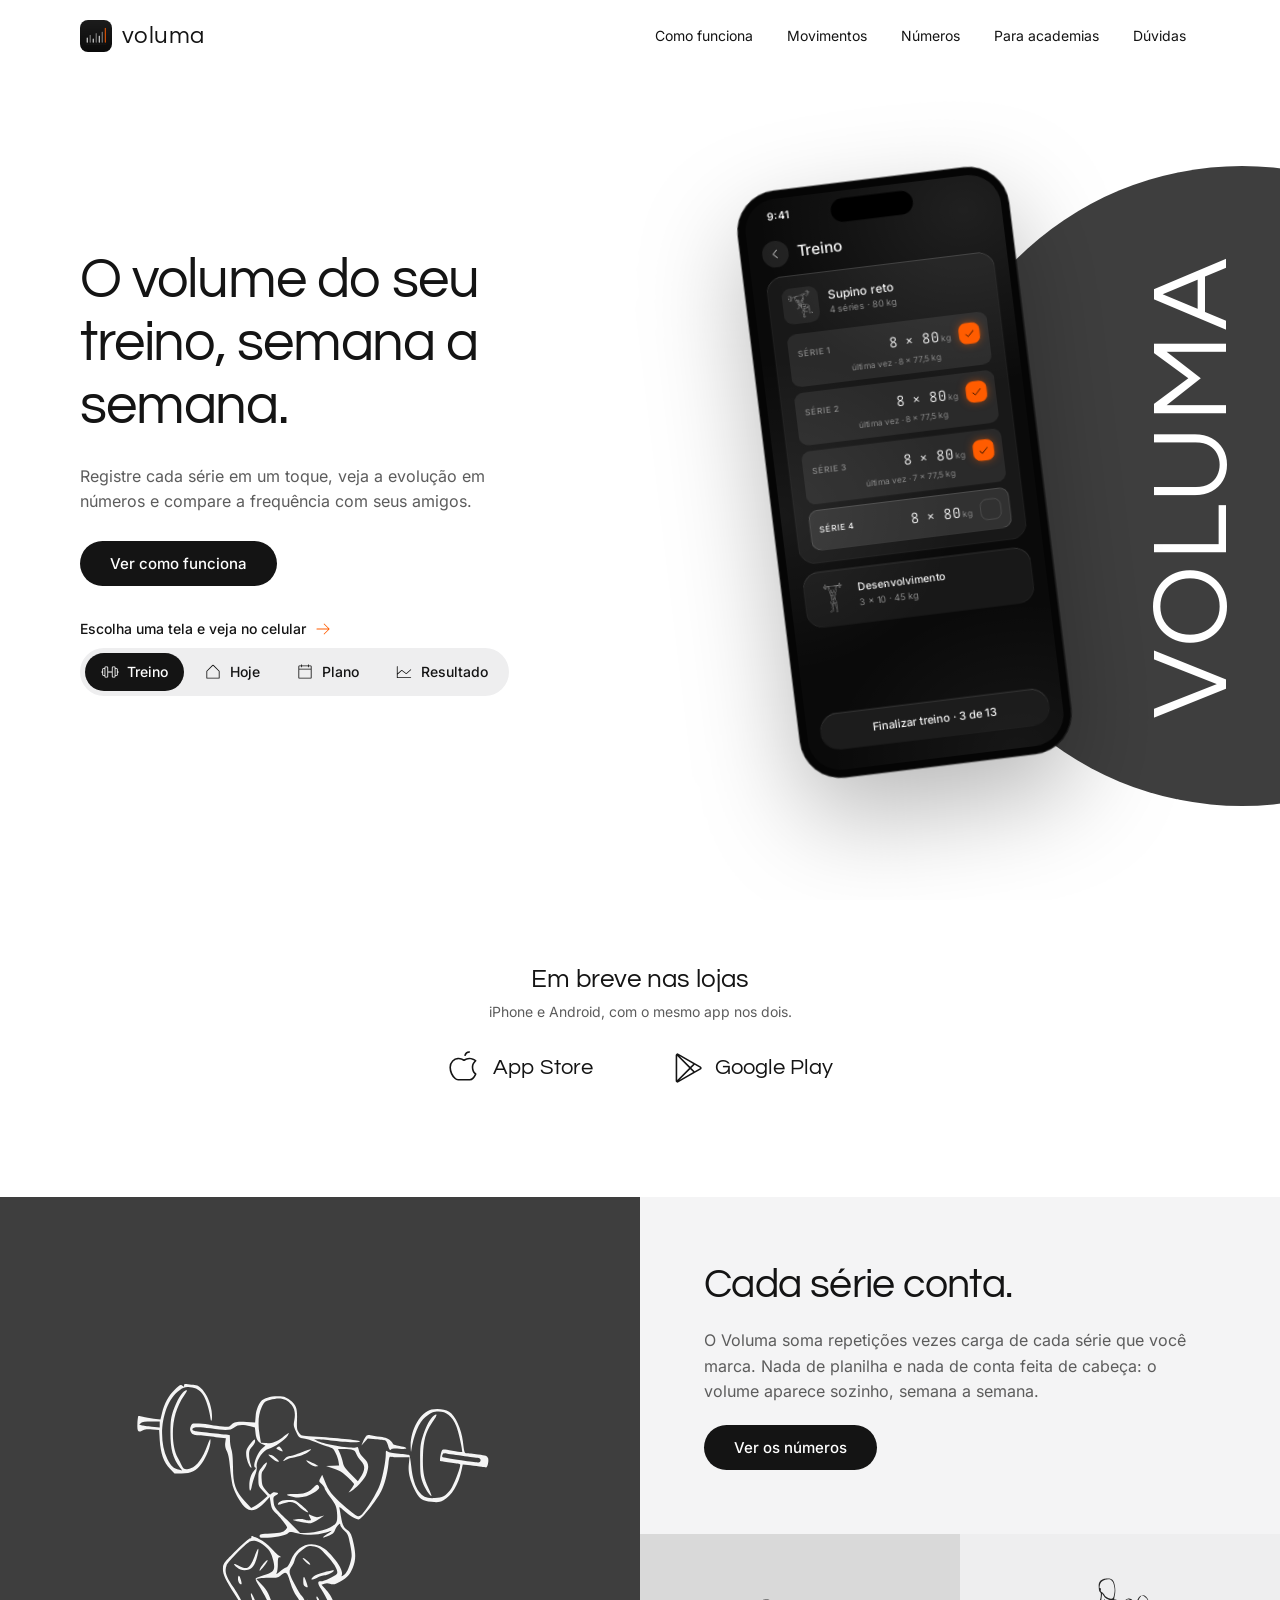
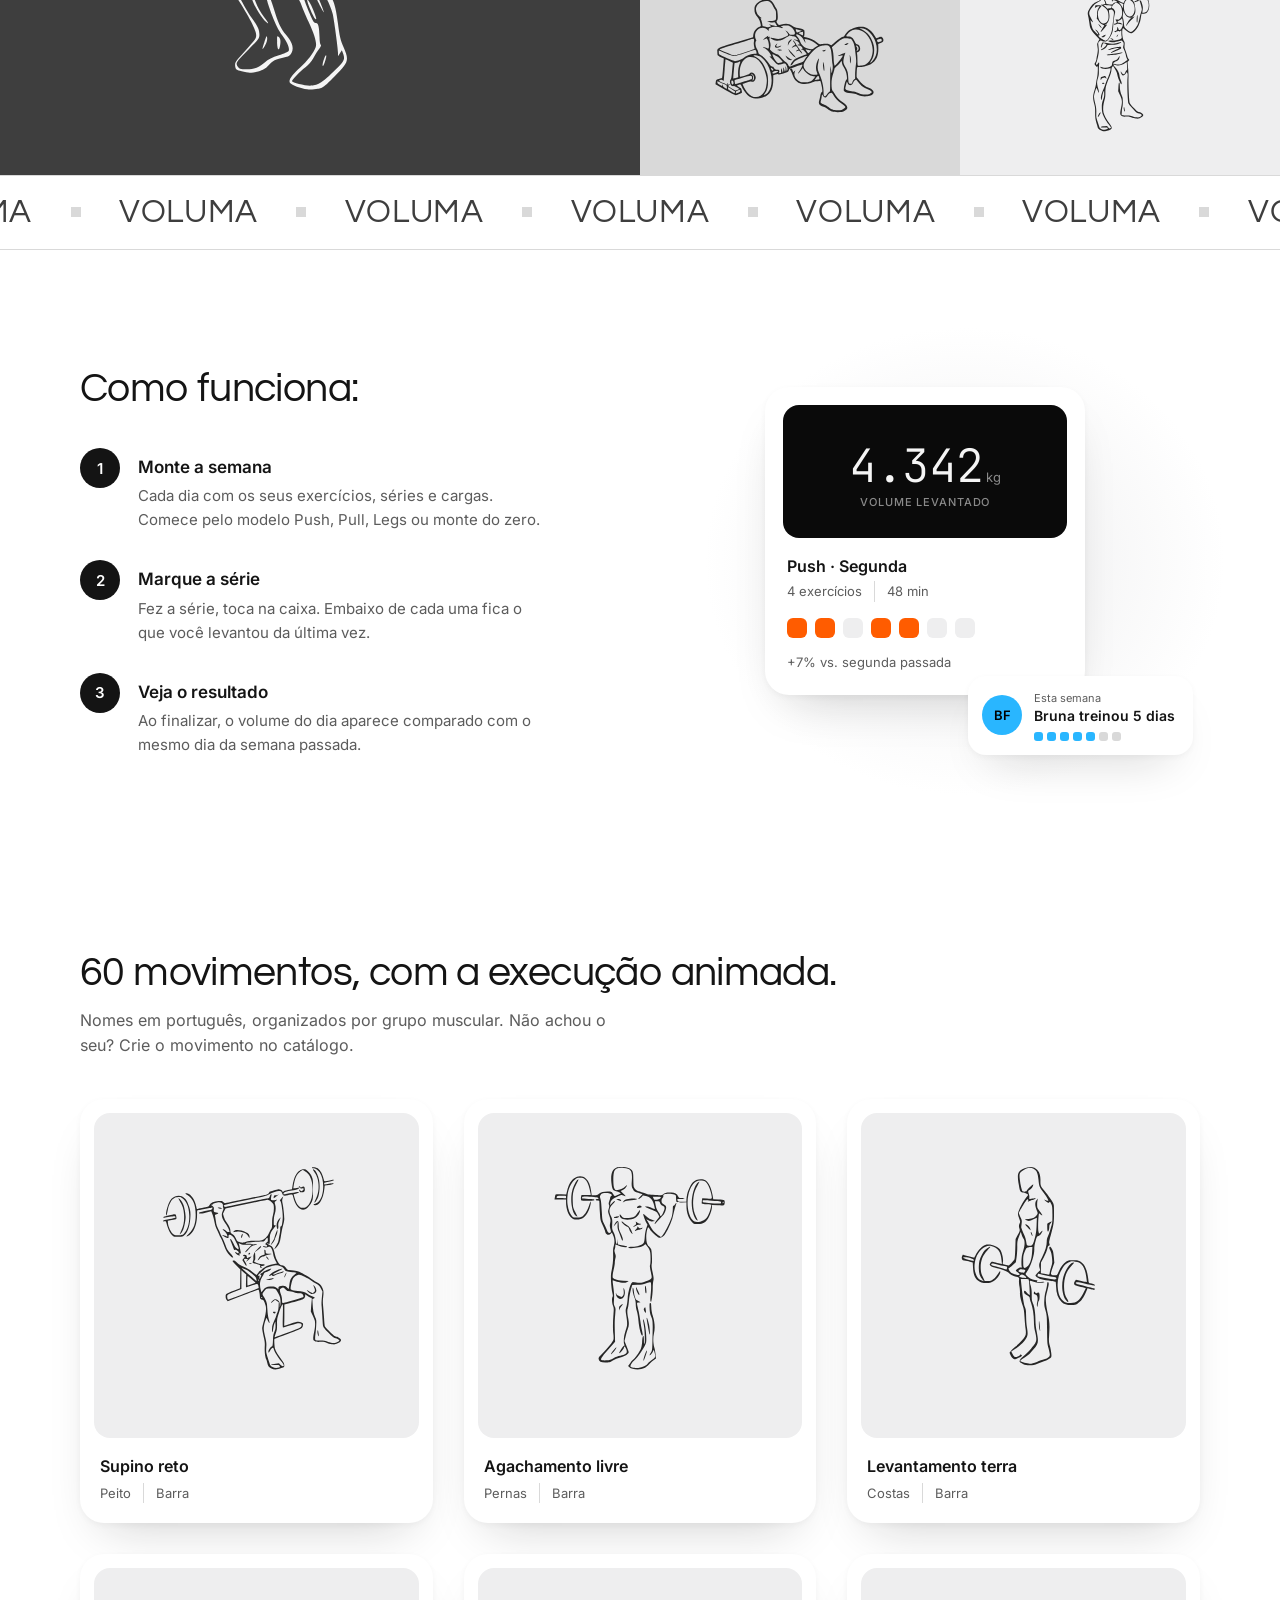
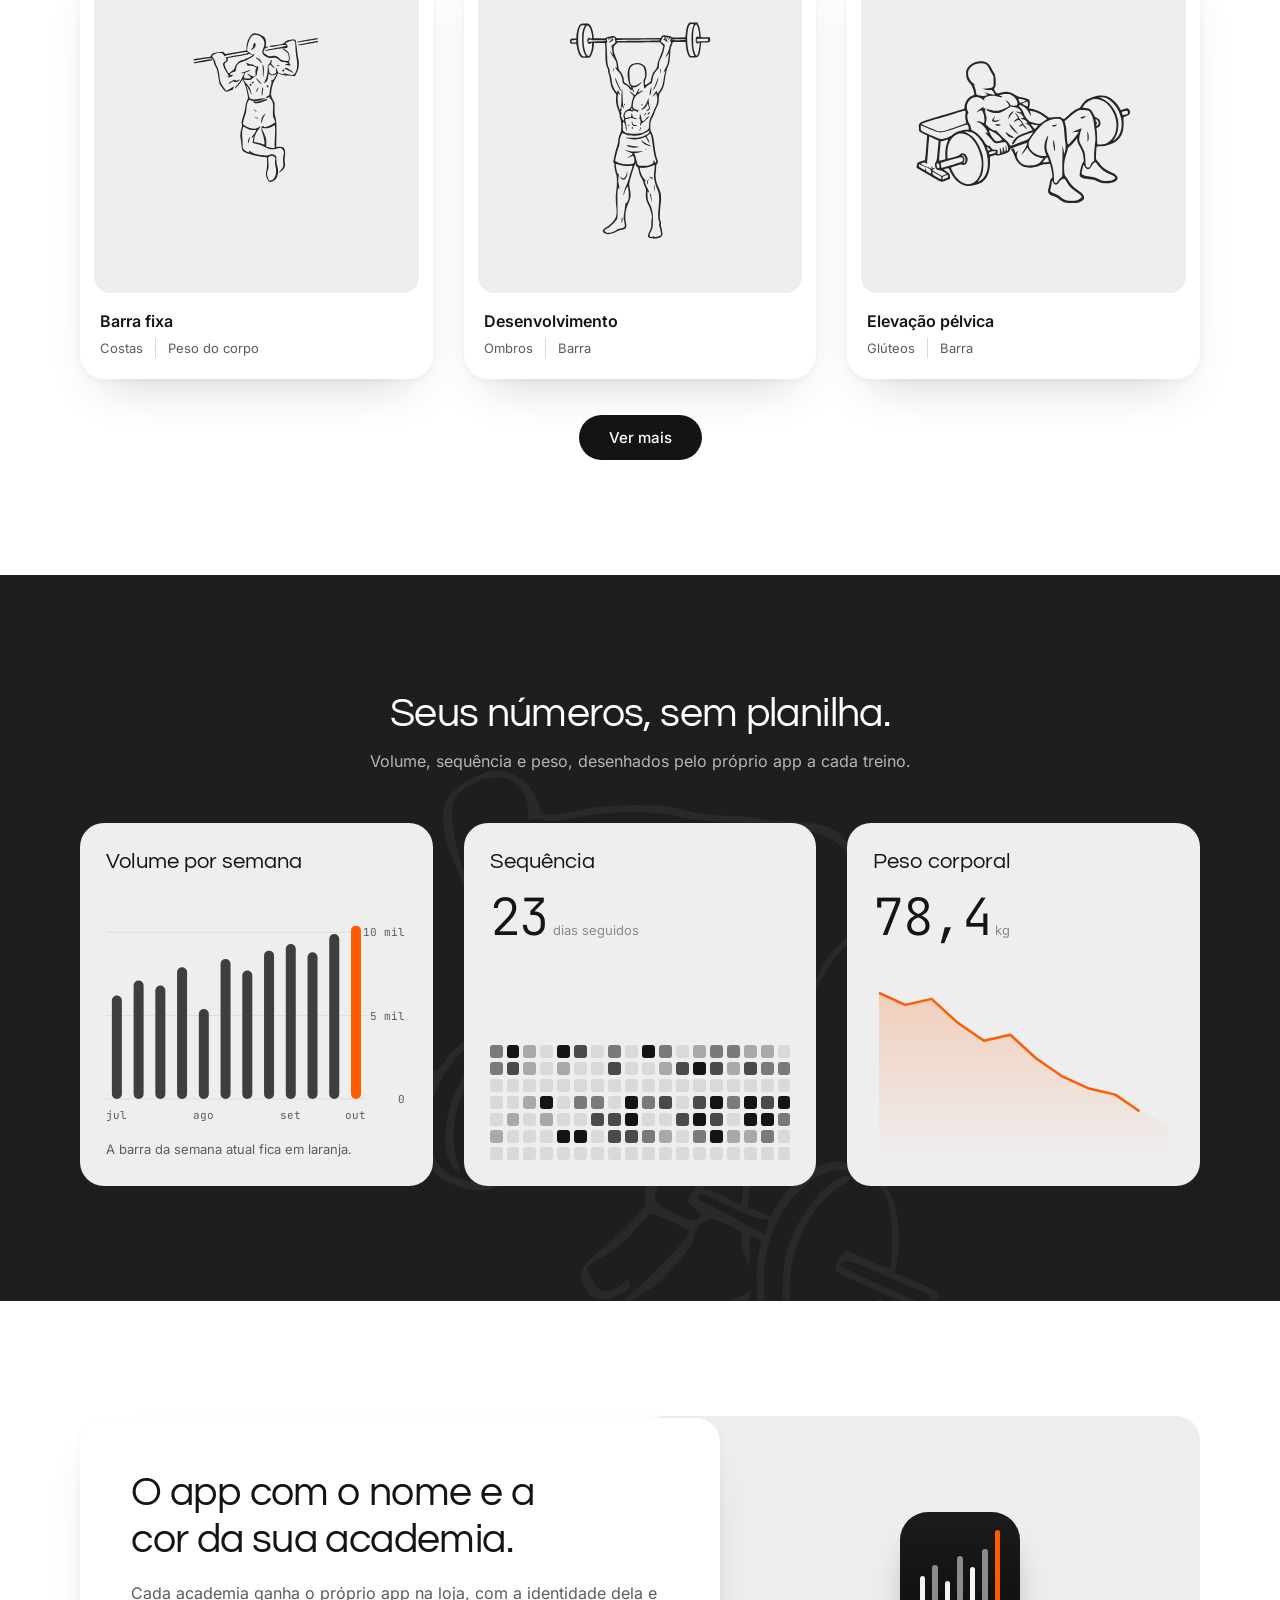
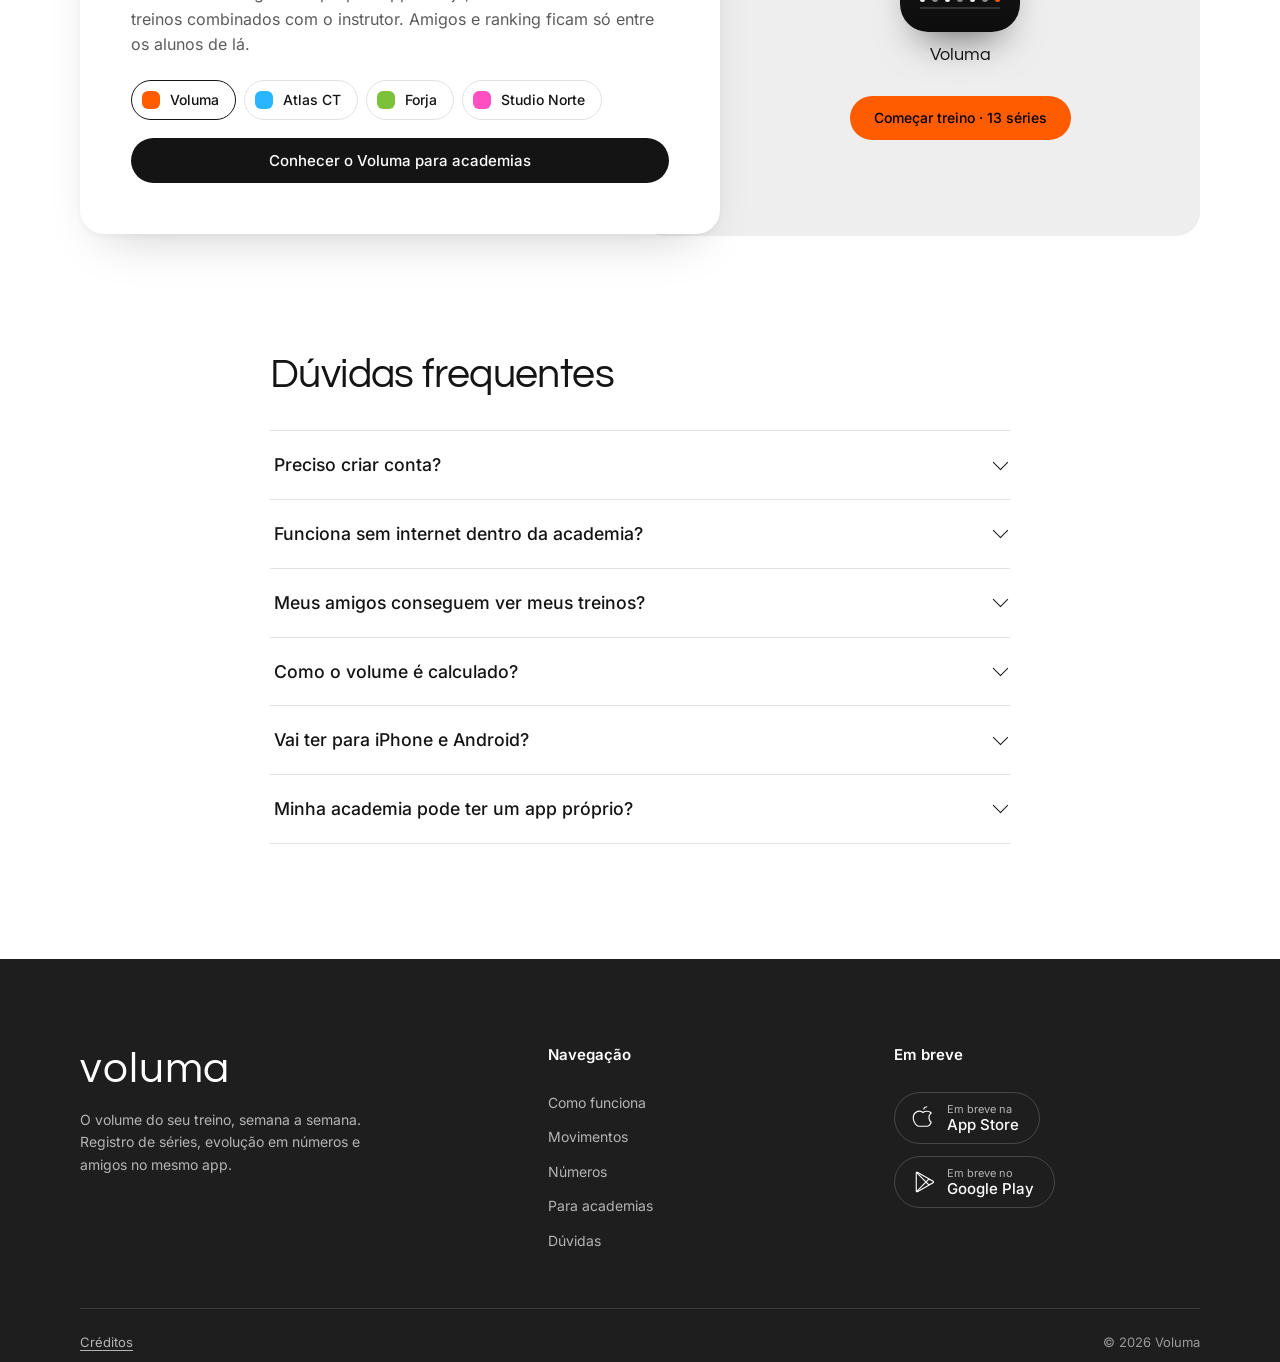
==== index.html @ 39ce3326 "Move o credito das ilustracoes para a pagina de creditos - rodape das duas paginas fica so com o lin" ====
<!doctype html>
<html lang="pt-BR">
<head>
  <meta charset="utf-8">
  <meta name="viewport" content="width=device-width, initial-scale=1">
  <title>Voluma · O volume do seu treino, semana a semana</title>
  <meta name="description" content="Registre cada série em um toque, veja sua evolução em números e compare a frequência com seus amigos. Em breve na App Store e no Google Play.">
  <meta name="theme-color" content="#FFFFFF">
  <meta name="color-scheme" content="light">
  <meta property="og:title" content="Voluma">
  <meta property="og:description" content="O volume do seu treino, semana a semana.">
  <meta property="og:type" content="website">
  <meta property="og:image" content="assets/icon.png">
  <link rel="icon" type="image/png" href="assets/icon.png">
  <link rel="apple-touch-icon" href="assets/icon.png">
  <link rel="preload" href="assets/fonts/questrial-latin-400-normal.woff2" as="font" type="font/woff2" crossorigin>
  <link rel="preload" href="assets/fonts/inter-latin-wght-normal.woff2" as="font" type="font/woff2" crossorigin>
  <link rel="stylesheet" href="styles.css?v=10">
</head>
<body>
  <a class="skip" href="#conteudo">Pular para o conteúdo</a>

  <!-- Sprite de icones: Phosphor Icons (peso light), MIT -->
  <svg width="0" height="0" style="position:absolute" aria-hidden="true">
    <symbol id="i-apple" viewBox="0 0 256 256"><path d="M219.4,167.84C201.71,155.69,198,135.12,198,120c0-18.42,13.86-34.29,22.12-42.12a6,6,0,0,0,0-8.71C208,57.7,187.07,50,168,50a70.23,70.23,0,0,0-40,12.55,69.6,69.6,0,0,0-89.31,8.08A72.63,72.63,0,0,0,18,123.35a125.11,125.11,0,0,0,39.53,88.33A37.85,37.85,0,0,0,83.6,222h87.7A37.83,37.83,0,0,0,199,210.07a122.6,122.6,0,0,0,17.54-24.2c6.55-12,5.77-13.75,5-15.48A6.07,6.07,0,0,0,219.4,167.84Zm-29.23,34A25.82,25.82,0,0,1,171.3,210H83.6A25.85,25.85,0,0,1,65.78,203,113.21,113.21,0,0,1,30,123a60.55,60.55,0,0,1,17.21-44A56.82,56.82,0,0,1,88,62h.81a57.35,57.35,0,0,1,35.44,12.71,6,6,0,0,0,7.5,0A57.39,57.39,0,0,1,168,62c13.89,0,28.81,4.68,39.11,12-9.44,10.14-21.1,26.59-21.1,46,0,23.78,7.81,42.6,22.66,54.77A107.33,107.33,0,0,1,190.17,201.89Zm-60-171.39A38,38,0,0,1,167,2h1a6,6,0,0,1,0,12h-1a26,26,0,0,0-25.18,19.5,6,6,0,1,1-11.62-3Z"/></symbol>
    <symbol id="i-play" viewBox="0 0 256 256"><path d="M238.84,115.93,71,19.89a14,14,0,0,0-14.12,0A13.68,13.68,0,0,0,50,31.87V224.13a13.68,13.68,0,0,0,6.92,11.94,14,14,0,0,0,14.12,0l167.8-96a13.75,13.75,0,0,0,0-24.14ZM62,217.5V38.5L151.51,128Zm98-81,22.19,22.19L78.4,218.07ZM78.4,37.93l103.79,59.4L160,119.52ZM233,129.58l-.1.06L193,152.49,168.49,128,193,103.51l39.94,22.85.1.06a1.76,1.76,0,0,1,0,3.16Z"/></symbol>
    <symbol id="i-wifi-slash" viewBox="0 0 256 256"><path d="M138,204a10,10,0,1,1-10-10A10,10,0,0,1,138,204ZM52.44,36A6,6,0,0,0,43.56,44L61.33,63.58a169.41,169.41,0,0,0-41.14,25,6,6,0,1,0,7.62,9.27A157.58,157.58,0,0,1,69.91,73l26.48,29.13a122.21,122.21,0,0,0-44.12,22.19,6,6,0,0,0,7.46,9.41,110,110,0,0,1,45.87-21.47l31.13,34.25A74.4,74.4,0,0,0,128,146a73.44,73.44,0,0,0-43.53,14.15A6,6,0,0,0,88,171a5.93,5.93,0,0,0,3.53-1.15,62,62,0,0,1,59.76-7.31L203.56,220a6,6,0,0,0,8.88-8.08ZM235.81,88.55A170.32,170.32,0,0,0,128,50a173.45,173.45,0,0,0-21.76,1.38,6,6,0,1,0,1.52,11.9A160.58,160.58,0,0,1,128,62,158.26,158.26,0,0,1,228.19,97.82a6,6,0,1,0,7.62-9.27Zm-39.54,45.2A6,6,0,0,0,200,135a6,6,0,0,0,3.73-10.7,122.26,122.26,0,0,0-50.9-23.81,6,6,0,1,0-2.43,11.75A110,110,0,0,1,196.27,133.75Z"/></symbol>
    <symbol id="i-lock" viewBox="0 0 256 256"><path d="M208,82H174V56a46,46,0,0,0-92,0V82H48A14,14,0,0,0,34,96V208a14,14,0,0,0,14,14H208a14,14,0,0,0,14-14V96A14,14,0,0,0,208,82ZM94,56a34,34,0,0,1,68,0V82H94ZM210,208a2,2,0,0,1-2,2H48a2,2,0,0,1-2-2V96a2,2,0,0,1,2-2H208a2,2,0,0,1,2,2Z"/></symbol>
    <symbol id="i-cloud" viewBox="0 0 256 256"><path d="M188.24,164.24a6,6,0,0,1-8.48,0L158,142.49V208a6,6,0,0,1-12,0V142.49l-21.76,21.75a6,6,0,0,1-8.48-8.48l32-32a6,6,0,0,1,8.48,0l32,32A6,6,0,0,1,188.24,164.24ZM160,42A86.1,86.1,0,0,0,82.43,90.88,62,62,0,1,0,72,214h40a6,6,0,0,0,0-12H72a50,50,0,0,1,0-100,50.68,50.68,0,0,1,5.91.36A85.54,85.54,0,0,0,74,128a6,6,0,0,0,12,0,74,74,0,1,1,103.6,67.85,6,6,0,0,0,4.8,11A86,86,0,0,0,160,42Z"/></symbol>
    <symbol id="i-eye-slash" viewBox="0 0 256 256"><path d="M52.44,36A6,6,0,0,0,43.56,44L64.44,67c-37.28,21.9-53.23,57-53.92,58.57a6,6,0,0,0,0,4.88c.34.77,8.66,19.22,27.24,37.8C55,185.47,84.62,206,128,206a124.91,124.91,0,0,0,52.57-11.25l23,25.29a6,6,0,0,0,8.88-8.08Zm48.62,71.32,45,49.52a34,34,0,0,1-45-49.52ZM128,194c-31.38,0-58.78-11.42-81.45-33.93A134.57,134.57,0,0,1,22.69,128c4.29-8.2,20.1-35.18,50-51.91L92.89,98.3a46,46,0,0,0,61.35,67.48l17.81,19.6A113.47,113.47,0,0,1,128,194Zm6.4-99.4a6,6,0,0,1,2.25-11.79,46.17,46.17,0,0,1,37.15,40.87,6,6,0,0,1-5.42,6.53l-.56,0a6,6,0,0,1-6-5.45A34.1,34.1,0,0,0,134.4,94.6Zm111.08,35.85c-.41.92-10.37,23-32.86,43.12a6,6,0,1,1-8-8.94A134.07,134.07,0,0,0,233.31,128a134.67,134.67,0,0,0-23.86-32.07C186.78,73.42,159.38,62,128,62a120.19,120.19,0,0,0-19.69,1.6,6,6,0,1,1-2-11.83A131.12,131.12,0,0,1,128,50c43.38,0,73,20.54,90.24,37.76,18.58,18.58,26.9,37,27.24,37.81A6,6,0,0,1,245.48,130.45Z"/></symbol>
    <symbol id="i-user-plus" viewBox="0 0 256 256"><path d="M254,136a6,6,0,0,1-6,6H230v18a6,6,0,0,1-12,0V142H200a6,6,0,0,1,0-12h18V112a6,6,0,0,1,12,0v18h18A6,6,0,0,1,254,136Zm-57.41,60.14a6,6,0,1,1-9.18,7.72C166.9,179.45,138.69,166,108,166s-58.89,13.45-79.41,37.86a6,6,0,0,1-9.18-7.72C35.14,177.41,55,164.48,77,158.25a66,66,0,1,1,62,0C161,164.48,180.86,177.41,196.59,196.14ZM108,154a54,54,0,1,0-54-54A54.06,54.06,0,0,0,108,154Z"/></symbol>
    <symbol id="i-check" viewBox="0 0 256 256"><path d="M228.24,76.24l-128,128a6,6,0,0,1-8.48,0l-56-56a6,6,0,0,1,8.48-8.48L96,191.51,219.76,67.76a6,6,0,0,1,8.48,8.48Z"/></symbol>
    <symbol id="i-caret-left" viewBox="0 0 256 256"><path d="M164.24,203.76a6,6,0,1,1-8.48,8.48l-80-80a6,6,0,0,1,0-8.48l80-80a6,6,0,0,1,8.48,8.48L88.49,128Z"/></symbol>
    <symbol id="i-plus" viewBox="0 0 256 256"><path d="M222,128a6,6,0,0,1-6,6H134v82a6,6,0,0,1-12,0V134H40a6,6,0,0,1,0-12h82V40a6,6,0,0,1,12,0v82h82A6,6,0,0,1,222,128Z"/></symbol>
    <symbol id="i-minus" viewBox="0 0 256 256"><path d="M222,128a6,6,0,0,1-6,6H40a6,6,0,0,1,0-12H216A6,6,0,0,1,222,128Z"/></symbol>
    <symbol id="i-arrow" viewBox="0 0 256 256"><path d="M198,64V168a6,6,0,0,1-12,0V78.48L68.24,196.24a6,6,0,0,1-8.48-8.48L177.52,70H88a6,6,0,0,1,0-12H192A6,6,0,0,1,198,64Z"/></symbol>
    <symbol id="i-home" viewBox="0 0 256 256"><path d="M217.9,110.1l-80-80a14,14,0,0,0-19.8,0l-80,80A13.92,13.92,0,0,0,34,120v96a6,6,0,0,0,6,6H216a6,6,0,0,0,6-6V120A13.92,13.92,0,0,0,217.9,110.1ZM210,210H46V120a2,2,0,0,1,.58-1.42l80-80a2,2,0,0,1,2.84,0l80,80A2,2,0,0,1,210,120Z"/></symbol>
    <symbol id="i-calendar" viewBox="0 0 256 256"><path d="M208,34H182V24a6,6,0,0,0-12,0V34H86V24a6,6,0,0,0-12,0V34H48A14,14,0,0,0,34,48V208a14,14,0,0,0,14,14H208a14,14,0,0,0,14-14V48A14,14,0,0,0,208,34ZM48,46H74V56a6,6,0,0,0,12,0V46h84V56a6,6,0,0,0,12,0V46h26a2,2,0,0,1,2,2V82H46V48A2,2,0,0,1,48,46ZM208,210H48a2,2,0,0,1-2-2V94H210V208A2,2,0,0,1,208,210Z"/></symbol>
    <symbol id="i-chart" viewBox="0 0 256 256"><path d="M230,208a6,6,0,0,1-6,6H32a6,6,0,0,1-6-6V48a6,6,0,0,1,12,0v98.78l54.05-47.3a6,6,0,0,1,7.55-.28l60.11,45.08,60.34-52.8a6,6,0,0,1,7.9,9l-64,56a6,6,0,0,1-7.55.28L96.29,111.72,38,162.72V202H224A6,6,0,0,1,230,208Z"/></symbol>
    <symbol id="i-user" viewBox="0 0 256 256"><path d="M229.19,213c-15.81-27.32-40.63-46.49-69.47-54.62a70,70,0,1,0-63.44,0C67.44,166.5,42.62,185.67,26.81,213a6,6,0,1,0,10.38,6C56.4,185.81,90.34,166,128,166s71.6,19.81,90.81,53a6,6,0,1,0,10.38-6ZM70,96a58,58,0,1,1,58,58A58.07,58.07,0,0,1,70,96Z"/></symbol>
    <symbol id="i-barbell" viewBox="0 0 256 256"><path d="M248,122H238V88a14,14,0,0,0-14-14H206V64a14,14,0,0,0-14-14H168a14,14,0,0,0-14,14v58H102V64A14,14,0,0,0,88,50H64A14,14,0,0,0,50,64V74H32A14,14,0,0,0,18,88v34H8a6,6,0,0,0,0,12H18v34a14,14,0,0,0,14,14H50v10a14,14,0,0,0,14,14H88a14,14,0,0,0,14-14V134h52v58a14,14,0,0,0,14,14h24a14,14,0,0,0,14-14V182h18a14,14,0,0,0,14-14V134h10a6,6,0,0,0,0-12ZM32,170a2,2,0,0,1-2-2V88a2,2,0,0,1,2-2H50v84Zm58,22a2,2,0,0,1-2,2H64a2,2,0,0,1-2-2V64a2,2,0,0,1,2-2H88a2,2,0,0,1,2,2Zm104,0a2,2,0,0,1-2,2H168a2,2,0,0,1-2-2V64a2,2,0,0,1,2-2h24a2,2,0,0,1,2,2Zm32-24a2,2,0,0,1-2,2H206V86h18a2,2,0,0,1,2,2Z"/></symbol>
    <symbol id="i-caret-down" viewBox="0 0 256 256"><path d="M212.24,100.24l-80,80a6,6,0,0,1-8.48,0l-80-80a6,6,0,0,1,8.48-8.48L128,167.51l75.760-75.750a6,6,0,0,1,8.480,8.480Z"/></symbol>
    <symbol id="i-arrow-right" viewBox="0 0 256 256"><path d="M220.24,132.24l-72,72a6,6,0,0,1-8.48-8.48L201.51,134H40a6,6,0,0,1,0-12H201.51L139.76,60.24a6,6,0,0,1,8.48-8.48l72,72A6,6,0,0,1,220.24,132.24Z"/></symbol>
  </svg>

  <header class="nav">
    <div class="container nav__inner">
      <a class="brand" href="#topo" aria-label="Voluma, início">
        <img src="assets/icon.png" alt="" width="32" height="32">
        <span translate="no">voluma</span>
      </a>
      <nav aria-label="Seções">
        <a href="#como-funciona">Como funciona</a>
        <a href="#movimentos">Movimentos</a>
        <a href="#numeros">Números</a>
        <a href="academias.html">Para academias</a>
        <a href="#duvidas">Dúvidas</a>
      </nav>
    </div>
  </header>

  <main id="conteudo">

    <!-- HERO: titulo a esquerda, celular flutuando sobre o semicirculo -->
    <section class="hero" id="topo">
      <div class="hero__disc" aria-hidden="true"></div>
      <div class="hero__word" aria-hidden="true" translate="no">VOLUMA</div>
      <div class="container hero__grid">
        <div class="hero__copy">
          <h1 class="display">O volume do seu treino, semana a semana.</h1>
          <p class="lead">Registre cada série em um toque, veja a evolução em números e compare a frequência com seus amigos.</p>
          <a class="btn" href="#como-funciona">Ver como funciona</a>
          <div class="switch-wrap">
            <p class="switch-label">Escolha uma tela e veja no celular <svg aria-hidden="true"><use href="#i-arrow-right"/></svg></p>
            <div class="switch" role="group" aria-label="Escolha a tela do app">
              <button type="button" class="switch__btn" data-show="treino" aria-pressed="true"><svg aria-hidden="true"><use href="#i-barbell"/></svg>Treino</button>
              <button type="button" class="switch__btn" data-show="hoje" aria-pressed="false"><svg aria-hidden="true"><use href="#i-home"/></svg>Hoje</button>
              <button type="button" class="switch__btn" data-show="plano" aria-pressed="false"><svg aria-hidden="true"><use href="#i-calendar"/></svg>Plano</button>
              <button type="button" class="switch__btn" data-show="resultado" aria-pressed="false"><svg aria-hidden="true"><use href="#i-chart"/></svg>Resultado</button>
            </div>
          </div>
        </div>

        <div class="hero__stage">
          <div class="phone-wrap phone-wrap--tilt">
            <div class="phone" role="img" aria-label="Tela do Voluma escolhida nos botões ao lado" data-hero-phone>
              <div class="screen is-active" data-screen="treino" aria-hidden="true">
                <div class="status">9:41</div>
                <div class="app-head app-head--back">
                  <span class="back"><svg><use href="#i-caret-left"/></svg></span>
                  <div class="app-title app-title--sm">Treino</div>
                </div>
                <div class="app-body">
                  <div class="card">
                    <div class="ex-head">
                      <img src="assets/movements/bench-press.svg" alt="" width="52" height="52" loading="lazy">
                      <div><div class="sec sec--sm">Supino reto</div><div class="meta">4 séries · 80 kg</div></div>
                    </div>
                    <div class="set is-done">
                      <div class="set__line"><span class="lbl">SÉRIE 1</span><span class="set__val">8 × 80<i>kg</i></span><span class="cell"><svg><use href="#i-check"/></svg></span></div>
                      <div class="meta">última vez · 8 × 77,5 kg</div>
                    </div>
                    <div class="set is-done">
                      <div class="set__line"><span class="lbl">SÉRIE 2</span><span class="set__val">8 × 80<i>kg</i></span><span class="cell"><svg><use href="#i-check"/></svg></span></div>
                      <div class="meta">última vez · 8 × 77,5 kg</div>
                    </div>
                    <div class="set is-next" data-demo-set>
                      <div class="set__line"><span class="lbl">SÉRIE 3</span><span class="set__val">8 × 80<i>kg</i></span><span class="cell"><svg><use href="#i-check"/></svg></span></div>
                      <div class="meta">última vez · 7 × 77,5 kg</div>
                      <div class="steppers">
                        <div class="stepper"><span class="lbl">REPS</span><span class="stepper__ctl"><svg><use href="#i-minus"/></svg><b>8</b><svg><use href="#i-plus"/></svg></span></div>
                        <div class="stepper"><span class="lbl">PESO</span><span class="stepper__ctl"><svg><use href="#i-minus"/></svg><b>80 kg</b><svg><use href="#i-plus"/></svg></span></div>
                      </div>
                    </div>
                    <div class="set" data-demo-next>
                      <div class="set__line"><span class="lbl">SÉRIE 4</span><span class="set__val">8 × 80<i>kg</i></span><span class="cell"><svg><use href="#i-check"/></svg></span></div>
                    </div>
                  </div>
                  <div class="card card--row card--next">
                    <img src="assets/movements/overhead-press.svg" alt="" width="44" height="44" loading="lazy">
                    <div><b>Desenvolvimento</b><span class="meta">3 × 10 · 45 kg</span></div>
                  </div>
                </div>
                <div class="finish">Finalizar treino · <span data-demo-count>2</span> de 13</div>
              </div>
              <div class="screen" data-screen="hoje" aria-hidden="true">
                <div class="status">9:41</div>
                <div class="app-head">
                  <div class="app-title">Hoje</div>
                  <div class="app-sub">Segunda · 12 out</div>
                </div>
                <div class="app-body">
                  <div class="card">
                    <div class="today-head">
                      <div>
                        <div class="lbl">SEGUNDA</div>
                        <div class="sec">Push</div>
                        <div class="meta">13 séries para hoje</div>
                      </div>
                      <div class="ring" style="--p:0">
                        <svg viewBox="0 0 44 44"><circle cx="22" cy="22" r="19"/><circle class="ring__arc" cx="22" cy="22" r="19"/></svg>
                        <span>13</span>
                      </div>
                    </div>
                    <div class="ex-row"><span>Supino reto</span><span class="mono-sm">4 × 8 · 80 kg</span></div>
                    <div class="ex-row"><span>Desenvolvimento</span><span class="mono-sm">3 × 10 · 45 kg</span></div>
                    <div class="ex-row"><span>Elevação lateral</span><span class="mono-sm">3 × 12 · 12 kg</span></div>
                    <div class="ex-row"><span>Flexão de braço</span><span class="mono-sm">3 × 15</span></div>
                  </div>
                  <div class="btn-accent">Começar treino · 13 séries</div>
                  <div class="lbl lbl--section">PROGRESSO</div>
                  <div class="card">
                    <div class="stats">
                      <div><b>78,4<i>kg</i></b><span>Peso</span></div>
                      <div><b>9.870<i>kg</i></b><span>7 dias</span></div>
                      <div><b>4</b><span>dias seguidos</span></div>
                    </div>
                    <div class="matrix" data-matrix="26" data-seed="7"></div>
                  </div>
                </div>
                <div class="tabbar">
                  <svg class="on"><use href="#i-home"/></svg>
                  <svg><use href="#i-calendar"/></svg>
                  <svg><use href="#i-chart"/></svg>
                  <svg><use href="#i-user"/></svg>
                </div>
              </div>
              <div class="screen" data-screen="plano" aria-hidden="true">
                <div class="status">9:41</div>
                <div class="app-head"><div class="app-title">Plano</div></div>
                <div class="app-body">
                  <div class="lbl lbl--section">SUA SEMANA</div>
                  <div class="card card--list">
                    <div class="day"><div><b>Segunda</b><span>Push · 4 exercícios</span></div><em>HOJE</em></div>
                    <div class="day"><div><b>Terça</b><span>Pull · 5 exercícios</span></div></div>
                    <div class="day day--rest"><div><b>Quarta</b><span>Descanso</span></div></div>
                    <div class="day"><div><b>Quinta</b><span>Legs · 6 exercícios</span></div></div>
                    <div class="day"><div><b>Sexta</b><span>Push · 4 exercícios</span></div></div>
                    <div class="day"><div><b>Sábado</b><span>Pull · 5 exercícios</span></div></div>
                    <div class="day day--rest"><div><b>Domingo</b><span>Descanso</span></div></div>
                  </div>
                  <div class="lbl lbl--section">MOVIMENTOS</div>
                  <div class="card card--row">
                    <img src="assets/movements/lat-pulldown.svg" alt="" width="44" height="44" loading="lazy">
                    <div><b>Catálogo</b><span class="meta">adicionar, apagar e organizar por grupo</span></div>
                  </div>
                </div>
                <div class="tabbar">
                  <svg><use href="#i-home"/></svg>
                  <svg class="on"><use href="#i-calendar"/></svg>
                  <svg><use href="#i-chart"/></svg>
                  <svg><use href="#i-user"/></svg>
                </div>
              </div>
              <div class="screen" data-screen="resultado" aria-hidden="true">
                <div class="status">9:41</div>
                <div class="app-head app-head--back">
                  <span class="back"><svg><use href="#i-caret-left"/></svg></span>
                  <div>
                    <div class="app-title app-title--sm">Resultado</div>
                    <div class="app-sub">Segunda · 12 out</div>
                  </div>
                </div>
                <div class="app-body">
                  <div class="result-hero">
                    <b>4.342<i>kg</i></b>
                    <div class="lbl">VOLUME LEVANTADO</div>
                    <p>+7% vs. segunda passada</p>
                  </div>
                  <div class="card card--rows">
                    <div class="row"><span>Exercícios</span><span class="meta">4 de 4</span></div>
                    <div class="row"><span>Duração</span><span class="meta">48 min</span></div>
                  </div>
                  <div class="card card--rows">
                    <div class="lbl">POR EXERCÍCIO</div>
                    <div class="row"><span>Supino reto</span><span class="meta">2.560 kg</span></div>
                    <div class="row"><span>Desenvolvimento</span><span class="meta">1.350 kg</span></div>
                    <div class="row"><span>Elevação lateral</span><span class="meta">432 kg</span></div>
                  </div>
                  <div class="btn-inline">Fechar</div>
                </div>
              </div>
            </div>
          </div>
        </div>
      </div>
    </section>

    <!-- LOJAS: no lugar da fileira de marcas -->
    <section class="brands" id="lojas" aria-labelledby="lojas-title">
      <div class="container">
        <h2 class="h3" id="lojas-title">Em breve nas lojas</h2>
        <p class="small">iPhone e Android, com o mesmo app nos dois.</p>
        <div class="brands__row">
          <span class="brand-logo"><svg aria-hidden="true"><use href="#i-apple"/></svg><span>App Store</span></span>
          <span class="brand-logo"><svg aria-hidden="true"><use href="#i-play"/></svg><span>Google Play</span></span>
        </div>
      </div>
    </section>

    <!-- BLOCO DIVIDIDO: painel escuro com figura, texto em painel cinza -->
    <section class="split" aria-labelledby="split-title">
      <div class="split__dark">
        <img src="assets/movements/squat.svg" alt="Figura animada do agachamento livre" width="420" height="420" loading="lazy">
      </div>
      <div class="split__panel">
        <h2 class="h2" id="split-title">Cada série conta.</h2>
        <p class="body">O Voluma soma repetições vezes carga de cada série que você marca. Nada de planilha e nada de conta feita de cabeça: o volume aparece sozinho, semana a semana.</p>
        <a class="btn" href="#numeros">Ver os números</a>
      </div>
      <div class="split__tile split__tile--grey"><img src="assets/movements/dark/hip-thrust.svg" alt="" width="200" height="200" loading="lazy"></div>
      <div class="split__tile"><img src="assets/movements/dark/bicep-curl.svg" alt="" width="200" height="200" loading="lazy"></div>
    </section>

    <!-- FAIXA DA MARCA -->
    <div class="strip" aria-hidden="true">
      <div class="strip__track"><span>VOLUMA</span><i></i><span>VOLUMA</span><i></i><span>VOLUMA</span><i></i><span>VOLUMA</span><i></i><span>VOLUMA</span><i></i><span>VOLUMA</span><i></i><span>VOLUMA</span><i></i><span>VOLUMA</span><i></i><span>VOLUMA</span></div>
    </div>

    <!-- COMO FUNCIONA: lista numerada + card flutuante -->
    <section class="offer" id="como-funciona" aria-labelledby="offer-title">
      <div class="container offer__grid">
        <div>
          <h2 class="h2" id="offer-title">Como funciona:</h2>
          <ol class="steps">
            <li><span class="num">1</span><div><h3>Monte a semana</h3><p>Cada dia com os seus exercícios, séries e cargas. Comece pelo modelo Push, Pull, Legs ou monte do zero.</p></div></li>
            <li><span class="num">2</span><div><h3>Marque a série</h3><p>Fez a série, toca na caixa. Embaixo de cada uma fica o que você levantou da última vez.</p></div></li>
            <li><span class="num">3</span><div><h3>Veja o resultado</h3><p>Ao finalizar, o volume do dia aparece comparado com o mesmo dia da semana passada.</p></div></li>
          </ol>
        </div>
        <div class="offer__visual">
          <article class="pcard" aria-label="Exemplo de resultado de treino">
            <div class="pcard__img">
              <b><span class="cnt" data-count="4342" data-dec="0">4.342</span><i>kg</i></b>
              <span>VOLUME LEVANTADO</span>
            </div>
            <h3>Push · Segunda</h3>
            <p class="pcard__meta"><span>4 exercícios</span><span>48 min</span></p>
            <div class="pcard__days" aria-label="Dias treinados na semana: 4">
              <i class="on"></i><i class="on"></i><i></i><i class="on"></i><i class="on"></i><i></i><i></i>
            </div>
            <p class="pcard__foot">+7% vs. segunda passada</p>
          </article>
          <article class="mini" aria-label="Exemplo do ranking de amigos">
            <span class="avatar" style="--c:#29B6FF">BF</span>
            <div>
              <small>Esta semana</small>
              <b>Bruna treinou 5 dias</b>
              <span class="mini__days" style="--c:#29B6FF"><i class="on"></i><i class="on"></i><i class="on"></i><i class="on"></i><i class="on"></i><i></i><i></i></span>
            </div>
          </article>
        </div>
      </div>
    </section>

    <!-- MOVIMENTOS: grade de cards + ver mais -->
    <section class="collection" id="movimentos" aria-labelledby="mov-title">
      <div class="container">
        <h2 class="h2" id="mov-title">60 movimentos, com a execução animada.</h2>
        <p class="body">Nomes em português, organizados por grupo muscular. Não achou o seu? Crie o movimento no catálogo.</p>
        <ul class="cards" data-cards>
          <li class="mcard"><div class="mcard__img"><img src="assets/movements/dark/bench-press.svg" alt="" width="180" height="180" loading="lazy"></div><h3>Supino reto</h3><p><span>Peito</span><span>Barra</span></p></li>
          <li class="mcard"><div class="mcard__img"><img src="assets/movements/dark/squat.svg" alt="" width="180" height="180" loading="lazy"></div><h3>Agachamento livre</h3><p><span>Pernas</span><span>Barra</span></p></li>
          <li class="mcard"><div class="mcard__img"><img src="assets/movements/dark/deadlift.svg" alt="" width="180" height="180" loading="lazy"></div><h3>Levantamento terra</h3><p><span>Costas</span><span>Barra</span></p></li>
          <li class="mcard"><div class="mcard__img"><img src="assets/movements/dark/pull-up.svg" alt="" width="180" height="180" loading="lazy"></div><h3>Barra fixa</h3><p><span>Costas</span><span>Peso do corpo</span></p></li>
          <li class="mcard"><div class="mcard__img"><img src="assets/movements/dark/overhead-press.svg" alt="" width="180" height="180" loading="lazy"></div><h3>Desenvolvimento</h3><p><span>Ombros</span><span>Barra</span></p></li>
          <li class="mcard"><div class="mcard__img"><img src="assets/movements/dark/hip-thrust.svg" alt="" width="180" height="180" loading="lazy"></div><h3>Elevação pélvica</h3><p><span>Glúteos</span><span>Barra</span></p></li>
          <li class="mcard" data-more><div class="mcard__img"><img src="assets/movements/dark/lat-pulldown.svg" alt="" width="180" height="180" loading="lazy"></div><h3>Puxada alta</h3><p><span>Costas</span><span>Polia</span></p></li>
          <li class="mcard" data-more><div class="mcard__img"><img src="assets/movements/dark/barbell-row.svg" alt="" width="180" height="180" loading="lazy"></div><h3>Remada curvada</h3><p><span>Costas</span><span>Barra</span></p></li>
          <li class="mcard" data-more><div class="mcard__img"><img src="assets/movements/dark/leg-press.svg" alt="" width="180" height="180" loading="lazy"></div><h3>Leg press</h3><p><span>Pernas</span><span>Máquina</span></p></li>
          <li class="mcard" data-more><div class="mcard__img"><img src="assets/movements/dark/bicep-curl.svg" alt="" width="180" height="180" loading="lazy"></div><h3>Rosca alternada</h3><p><span>Bíceps</span><span>Halteres</span></p></li>
          <li class="mcard" data-more><div class="mcard__img"><img src="assets/movements/dark/lateral-raise.svg" alt="" width="180" height="180" loading="lazy"></div><h3>Elevação lateral</h3><p><span>Ombros</span><span>Halteres</span></p></li>
          <li class="mcard" data-more><div class="mcard__img"><img src="assets/movements/dark/push-up.svg" alt="" width="180" height="180" loading="lazy"></div><h3>Flexão de braço</h3><p><span>Peito</span><span>Peso do corpo</span></p></li>
        </ul>
        <div class="center">
          <button type="button" class="btn" data-more-toggle aria-expanded="false">Ver mais</button>
        </div>
      </div>
    </section>

    <!-- NUMEROS: faixa escura com cards claros -->
    <section class="band" id="numeros" aria-labelledby="num-title">
      <img class="band__bg" src="assets/movements/deadlift.svg" alt="" width="900" height="900" loading="lazy" aria-hidden="true">
      <div class="container">
        <h2 class="h2" id="num-title">Seus números, sem planilha.</h2>
        <p class="body">Volume, sequência e peso, desenhados pelo próprio app a cada treino.</p>
        <div class="band__cards">
          <article class="dcard">
            <h3>Volume por semana</h3>
            <div class="chart" data-chart="bars" role="img" aria-label="Gráfico de barras do volume nas últimas 12 semanas, subindo de 6,2 mil para 10,4 mil quilos"></div>
            <p class="dcard__note">A barra da semana atual fica em laranja.</p>
          </article>
          <article class="dcard">
            <h3>Sequência</h3>
            <p class="big"><b class="cnt" data-count="23" data-dec="0">23</b><span>dias seguidos</span></p>
            <div class="matrix" data-matrix="18" data-seed="3" role="img" aria-label="Grade de pontos dos dias treinados nos últimos meses"></div>
          </article>
          <article class="dcard">
            <h3>Peso corporal</h3>
            <p class="big"><b class="cnt" data-count="78.4" data-dec="1">78,4</b><span>kg</span></p>
            <div class="chart chart--line" data-chart="line" role="img" aria-label="Gráfico de linha do peso corporal descendo de 80,6 para 78,4 quilos"></div>
          </article>
        </div>
      </div>
    </section>

    <!-- ACADEMIAS: card sobre painel cinza -->
    <section class="gyms" id="academias" aria-labelledby="gyms-title">
      <div class="container gyms__wrap">
        <div class="gyms__card">
          <h2 class="h2" id="gyms-title">O app com o nome e a cor da sua academia.</h2>
          <p class="body">Cada academia ganha o próprio app na loja, com a identidade dela e treinos combinados com o instrutor. Amigos e ranking ficam só entre os alunos de lá.</p>
          <div class="swatches" role="group" aria-label="Experimente uma cor de academia">
            <button type="button" class="swatch" style="--c:#FF5C00" aria-pressed="true" data-name="Voluma">Voluma</button>
            <button type="button" class="swatch" style="--c:#29B6FF" aria-pressed="false" data-name="Atlas CT">Atlas CT</button>
            <button type="button" class="swatch" style="--c:#7BC23A" aria-pressed="false" data-name="Forja">Forja</button>
            <button type="button" class="swatch" style="--c:#FF4FC0" aria-pressed="false" data-name="Studio Norte">Studio Norte</button>
          </div>
          <a class="btn" href="academias.html">Conhecer o Voluma para academias</a>
          <p class="sr-only" aria-live="polite" data-gym-live></p>
        </div>
        <div class="gyms__panel" data-gym-demo style="--gym:#FF5C00" aria-hidden="true">
          <div class="app-icon"><span></span><span></span><span></span><span></span><span></span><span></span><span class="hi"></span></div>
          <span class="app-name" data-gym-name>Voluma</span>
          <div class="gyms__btn">Começar treino · 13 séries</div>
        </div>
      </div>
    </section>

    <!-- DUVIDAS -->
    <section class="faq" id="duvidas" aria-labelledby="faq-title">
      <div class="container faq__inner">
        <h2 class="h2" id="faq-title">Dúvidas frequentes</h2>
        <div class="faq__list">
          <details><summary>Preciso criar conta?</summary><p>Não. Sem conta, o Voluma funciona inteiro no celular. O login com Google só entra se você quiser backup na nuvem e amigos.</p></details>
          <details><summary>Funciona sem internet dentro da academia?</summary><p>Sim. Cada série é gravada no aparelho na hora. Quando a internet volta, o app sincroniza sozinho.</p></details>
          <details><summary>Meus amigos conseguem ver meus treinos?</summary><p>Só se os dois aceitarem a amizade e você ligar o compartilhamento, que começa desligado. Mesmo assim, o ranking compara dias treinados, não a carga.</p></details>
          <details><summary>Como o volume é calculado?</summary><p>Repetições vezes carga, somando só as séries que você marcou como feitas. O número nunca é digitado à mão.</p></details>
          <details><summary>Vai ter para iPhone e Android?</summary><p>Sim. O Voluma está chegando às duas lojas, App Store e Google Play.</p></details>
          <details><summary>Minha academia pode ter um app próprio?</summary><p>Pode. Cada academia ganha um app com o nome e a cor dela, e os treinos sugeridos são combinados antes com o instrutor.</p></details>
        </div>
      </div>
    </section>
  </main>

  <footer class="footer">
    <div class="container footer__grid">
      <div class="footer__brand">
        <span class="footer__logo" translate="no">voluma</span>
        <p>O volume do seu treino, semana a semana. Registro de séries, evolução em números e amigos no mesmo app.</p>
      </div>
      <nav aria-label="Rodapé">
        <h2>Navegação</h2>
        <a href="#como-funciona">Como funciona</a>
        <a href="#movimentos">Movimentos</a>
        <a href="#numeros">Números</a>
        <a href="academias.html">Para academias</a>
        <a href="#duvidas">Dúvidas</a>
      </nav>
      <div class="footer__stores">
        <h2>Em breve</h2>
        <span class="store"><svg aria-hidden="true"><use href="#i-apple"/></svg><span><small>Em breve na</small>App Store</span></span>
        <span class="store"><svg aria-hidden="true"><use href="#i-play"/></svg><span><small>Em breve no</small>Google Play</span></span>
      </div>
    </div>
    <div class="container footer__legal">
      <p><a href="creditos.html">Créditos</a></p>
      <p>© 2026 Voluma</p>
    </div>
  </footer>

  <script src="main.js?v=10" defer></script>
</body>
</html>
---- styles.css ----
/* Voluma landing, versao clara.
   Visual baseado na referencia SPIKE (Behance): fundo branco, cinzas #EEEEEF e
   #D9D9D9, grafite #3E3E3E, botoes pretos em pilula, display geometrico.
   O laranja da marca fica so como detalhe: grafico, caixa marcada, icone.
   As telas do app continuam escuras dentro do celular, como o app e.
   Raios: card 24, superficie interna 16, botao em pilula. */

@font-face {
  font-family: "Questrial";
  src: url("assets/fonts/questrial-latin-400-normal.woff2") format("woff2");
  font-weight: 400;
  font-display: swap;
}
@font-face {
  font-family: "Inter";
  src: url("assets/fonts/inter-latin-wght-normal.woff2") format("woff2-variations");
  font-weight: 100 900;
  font-display: swap;
}
@font-face {
  font-family: "JetBrains Mono";
  src: url("assets/fonts/jetbrains-mono-latin-wght-normal.woff2") format("woff2-variations");
  font-weight: 100 800;
  font-display: swap;
}

:root {
  color-scheme: light;
  --bg: #FFFFFF;
  --grey-1: #F4F4F5;
  --grey-2: #EEEEEF;
  --grey-3: #D9D9D9;
  --graphite: #3E3E3E;
  --ink: #141414;
  --ink-2: #5C5C5C;
  --line: #E2E2E4;
  --accent: #FF5C00;
  --r-card: 24px;
  --r-inner: 16px;
  --display: "Questrial", "Century Gothic", "Avenir Next", system-ui, sans-serif;
  --sans: "Inter", system-ui, -apple-system, "Segoe UI", sans-serif;
  --mono: "JetBrains Mono", ui-monospace, Consolas, monospace;
  --ease: cubic-bezier(0.23, 1, 0.32, 1);
  --ease-in-out: cubic-bezier(0.77, 0, 0.175, 1);
  --container: 1200px;
  --gutter: clamp(16px, 4vw, 40px);
  --shadow: 0 24px 48px -24px rgba(20, 20, 20, 0.22), 0 2px 6px rgba(20, 20, 20, 0.04);
  /* camadas: nav 10 */
}

*, *::before, *::after { box-sizing: border-box; }
html { scroll-behavior: smooth; scroll-padding-top: 84px; -webkit-text-size-adjust: 100%; -webkit-tap-highlight-color: transparent; scrollbar-color: #C9C9CC var(--bg); accent-color: var(--accent); caret-color: var(--accent); }
@media (pointer: fine) { html { overscroll-behavior: none; } }
body { margin: 0; background: var(--bg); color: var(--ink); font: 400 16px/1.6 var(--sans); -webkit-font-smoothing: antialiased; overflow-x: clip; }
img, svg { display: block; max-width: 100%; }
a { color: inherit; }
a, button { touch-action: manipulation; }
h1, h2, h3, p { margin: 0; }
ul, ol { margin: 0; padding: 0; list-style: none; }
::selection { background: var(--ink); color: #fff; }
:focus-visible { outline: 2px solid var(--ink); outline-offset: 3px; border-radius: 8px; }

main { overflow-x: clip; }
.container { width: 100%; max-width: var(--container); margin-inline: auto; padding-inline: var(--gutter); }
.center { display: flex; justify-content: center; }
.sr-only { position: absolute; width: 1px; height: 1px; overflow: hidden; clip: rect(0 0 0 0); white-space: nowrap; }
.skip { position: absolute; left: 16px; top: -48px; z-index: 30; padding: 8px 14px; border-radius: 999px; background: var(--ink); color: #fff; text-decoration: none; }
.skip:focus { top: 12px; }

/* Tipografia */
.display { font: 400 clamp(2.4rem, 4.4vw, 4rem)/1.12 var(--display); letter-spacing: -0.02em; text-wrap: pretty; max-width: 13ch; }
.h2 { font: 400 clamp(1.9rem, 3.2vw, 2.75rem)/1.15 var(--display); letter-spacing: -0.015em; text-wrap: balance; }
.h3 { font: 400 clamp(1.4rem, 2vw, 1.75rem)/1.2 var(--display); }
.lead { font-size: clamp(1rem, 1.25vw, 1.1rem); color: var(--ink-2); max-width: 42ch; }
.body { color: var(--ink-2); max-width: 56ch; }
.small { font-size: 14px; color: var(--ink-2); }

/* Botao preto em pilula, assinatura da referencia */
.btn {
  display: inline-flex;
  align-items: center;
  justify-content: center;
  gap: 10px;
  padding: 15px 30px;
  border: 0;
  border-radius: 999px;
  background: var(--ink);
  color: #fff;
  font: 500 15px/1 var(--sans);
  text-decoration: none;
  cursor: pointer;
  white-space: nowrap;
  transition: background-color 0.2s, transform 200ms var(--ease), box-shadow 200ms var(--ease);
}
.btn:hover { background: #2E2E2E; }
.btn:active { transform: scale(0.97); }

/* NAV */
.nav { position: sticky; top: 0; z-index: 10; background: rgba(255, 255, 255, 0.86); -webkit-backdrop-filter: blur(16px); backdrop-filter: blur(16px); }
.nav__inner { height: 72px; display: flex; align-items: center; justify-content: space-between; gap: 24px; padding-inline: max(var(--gutter), env(safe-area-inset-left)) max(var(--gutter), env(safe-area-inset-right)); }
.brand { display: inline-flex; align-items: center; gap: 10px; text-decoration: none; font: 400 24px/1 var(--display); letter-spacing: 0.02em; }
.brand img { border-radius: 8px; }
.nav nav { display: flex; gap: 6px; }
.nav nav a { padding: 8px 14px; border-radius: 999px; font-size: 14px; color: var(--ink); text-decoration: none; transition: background-color 0.2s; }
.nav nav a:hover { background: var(--grey-2); }
@media (max-width: 879px) { .nav nav { display: none; } }

/* HERO */
.hero { position: relative; overflow: hidden; padding: clamp(16px, 3svh, 40px) 0 clamp(40px, 6svh, 72px); min-height: calc(100svh - 72px); display: grid; align-items: center; }
.hero__word {
  position: absolute;
  top: 50%;
  right: max(var(--gutter), 2.5vw);
  translate: 0 -50%;
  writing-mode: vertical-rl;
  rotate: 180deg;
  font: 400 min(8.5vw, 12svh, 9rem)/0.85 var(--display);
  letter-spacing: 0.04em;
  color: #FFFFFF;
  pointer-events: none;
}
.hero__disc {
  position: absolute;
  top: 50%;
  right: calc(-1 * clamp(260px, 22vw, 380px));
  width: min(clamp(560px, 50vw, 820px), calc(100svh - 96px));
  aspect-ratio: 1;
  translate: 0 -50%;
  border-radius: 50%;
  background: var(--graphite);
  display: flex;
  align-items: center;
  justify-content: flex-start;
  padding-left: clamp(70px, 6vw, 110px);
  pointer-events: none;
}
.hero__grid { position: relative; display: grid; grid-template-columns: minmax(0, 1fr) auto; align-items: center; gap: clamp(24px, 4vw, 64px); }
.hero__copy { display: grid; justify-items: start; gap: 26px; }
/* O celular fica sempre a esquerda da palavra; o --s e ajustado pelo JS
   para o topo inteiro (celular + miniaturas) caber na altura da tela. */
/* Um celular so, grande, a direita. As telas trocam pelos botoes em pilula
   embaixo do botao principal. O --s e ajustado pelo JS a altura da tela. */
.hero__stage { display: grid; justify-items: center; margin-right: calc(min(8.5vw, 12svh, 9rem) + clamp(28px, 4vw, 72px)); --s: 0.64; }
.phone-wrap--tilt { rotate: -7deg; filter: drop-shadow(0 40px 50px rgba(0, 0, 0, 0.28)); }
.switch-wrap { display: grid; justify-items: start; gap: 10px; margin-top: 8px; }
.switch-label { display: inline-flex; align-items: center; gap: 8px; font: 500 14px/1.3 var(--sans); color: var(--ink); }
.switch-label svg { width: 18px; height: 18px; fill: var(--accent); flex: none; }
.switch { display: flex; flex-wrap: wrap; gap: 4px; padding: 5px; border-radius: 999px; background: var(--grey-2); }
.switch__btn {
  display: inline-flex;
  align-items: center;
  gap: 8px;
  padding: 10px 16px;
  border: 0;
  border-radius: 999px;
  background: transparent;
  color: var(--ink);
  font: 500 14px/1 var(--sans);
  cursor: pointer;
  transition: background-color 200ms var(--ease), color 200ms var(--ease), transform 160ms var(--ease);
  position: relative;
  overflow: hidden;
}
/* Barrinha de progresso da demonstracao automatica: o botao enche e o
   celular troca quando ela completa. linear porque e progresso. */
.switch__btn::after { content: ""; position: absolute; left: 14px; right: 14px; bottom: 5px; height: 2px; border-radius: 2px; background: rgba(255, 255, 255, 0.7); transform: scaleX(0); transform-origin: left; }
.switch__btn.is-timing::after { animation: fillBar var(--dur, 3500ms) linear forwards; }
@keyframes fillBar { to { transform: scaleX(1); } }
/* Troca de tela: a nova desliza um pouco para cima enquanto aparece. */
.phone .screen { translate: 0 14px; }
.phone .screen.is-active { translate: 0 0; }
.switch__btn svg { width: 18px; height: 18px; fill: currentColor; flex: none; }
.switch__btn[aria-pressed="true"] { background: var(--ink); color: #fff; }
@media (max-width: 899px) {
  .hero__grid { grid-template-columns: 1fr; }
  .hero__stage { margin-right: 0; --s: 0.62; }
  .switch { display: grid; grid-template-columns: repeat(4, minmax(0, 1fr)); width: 100%; border-radius: 22px; }
  .switch__btn { flex-direction: column; gap: 6px; padding: 10px 4px 12px; font-size: 12px; }
  .switch__btn::after { left: 18px; right: 18px; bottom: 4px; }
  .switch-wrap { justify-items: stretch; }
  .switch-label svg { rotate: 90deg; }
  .hero__disc { top: auto; bottom: -160px; right: -220px; translate: none; width: 560px; }
  .hero__word { display: none; }
  .hero { min-height: 0; }
  .display { max-width: none; }
}

/* LOJAS */
.brands { padding: clamp(40px, 5vw, 64px) 0; text-align: center; }
.brands .h3 { margin-bottom: 6px; }
.brands__row { display: flex; justify-content: center; flex-wrap: wrap; gap: clamp(32px, 6vw, 80px); margin-top: 28px; }
.brand-logo { display: inline-flex; align-items: center; gap: 12px; font: 400 22px/1 var(--display); color: var(--ink); }
.brand-logo svg { width: 34px; height: 34px; fill: var(--ink); }

/* BLOCO DIVIDIDO */
.split { display: grid; grid-template-columns: 1fr 1fr 1fr 1fr; grid-template-rows: auto auto; margin-top: clamp(24px, 4vw, 48px); }
.split__dark { grid-column: 1 / 3; grid-row: 1 / 3; background: var(--graphite); display: grid; place-items: center; padding: clamp(24px, 4vw, 56px); min-height: clamp(380px, 42vw, 620px); }
.split__dark img { width: min(82%, 460px); height: auto; }
.split__panel { grid-column: 3 / 5; background: var(--grey-1); padding: clamp(32px, 5vw, 72px); display: grid; align-content: center; justify-items: start; gap: 20px; }
.split__tile { background: var(--grey-2); display: grid; place-items: center; padding: 28px; min-height: clamp(180px, 18vw, 280px); }
.split__tile--grey { background: var(--grey-3); }
.split__tile img { width: min(70%, 200px); height: auto; }
@media (max-width: 767px) {
  .split { grid-template-columns: 1fr 1fr; }
  .split__dark { grid-column: 1 / 3; grid-row: auto; min-height: 340px; }
  .split__panel { grid-column: 1 / 3; }
}

/* FAIXA DA MARCA */
.strip { display: flex; justify-content: center; padding: 20px 0; border-block: 1px solid var(--grey-3); overflow: hidden; white-space: nowrap; }
.strip__track { flex: none; display: flex; align-items: center; gap: clamp(18px, 3vw, 40px); }
.strip span { font: 400 clamp(1.6rem, 2.6vw, 2.3rem)/1 var(--display); color: var(--graphite); letter-spacing: 0.02em; }
.strip i { width: 10px; height: 10px; background: var(--grey-3); flex: none; }

/* COMO FUNCIONA */
.offer { padding: clamp(72px, 9vw, 128px) 0; overflow-x: clip; }
.offer__grid { display: grid; grid-template-columns: minmax(0, 1.1fr) minmax(0, 0.9fr); gap: clamp(40px, 6vw, 96px); align-items: center; }
.steps { display: grid; gap: 28px; margin-top: 36px; }
.steps li { display: grid; grid-template-columns: 40px 1fr; gap: 18px; align-items: start; }
.num { width: 40px; height: 40px; border-radius: 50%; background: var(--ink); color: #fff; display: grid; place-items: center; font: 600 15px/1 var(--sans); }
.steps h3 { font: 600 17px/1.3 var(--sans); margin: 8px 0 6px; }
.steps p { color: var(--ink-2); max-width: 46ch; font-size: 15px; }
.offer__visual { position: relative; padding: 20px 0 60px; justify-self: center; width: min(100%, 400px); }
.offer__visual::before { content: ""; position: absolute; inset: -40px -60px; background: radial-gradient(closest-side, var(--grey-2), transparent); z-index: -1; }
.pcard { background: #fff; border-radius: var(--r-card); padding: 18px 18px 22px; box-shadow: var(--shadow); width: 320px; max-width: 100%; }
.pcard__img { border-radius: var(--r-inner); background: #0A0A0A; color: #F5F5F5; display: grid; justify-items: center; gap: 8px; padding: 38px 16px 30px; }
.pcard__img b { font: 300 46px/1 var(--mono); letter-spacing: -0.03em; }
.pcard__img i, .big span { font: 400 13px/1 var(--sans); font-style: normal; color: #8A8A8A; margin-left: 4px; letter-spacing: normal; }
.pcard__img span { font: 500 11px/1 var(--sans); letter-spacing: 0.08em; color: #8A8A8A; }
.cnt, .pcard__img .cnt { font: inherit; letter-spacing: inherit; color: inherit; font-variant-numeric: tabular-nums; }
.pcard h3 { font: 600 16px/1.3 var(--sans); margin: 18px 4px 4px; }
.pcard__meta { display: flex; gap: 12px; padding: 0 4px; color: var(--ink-2); font-size: 13px; }
.pcard__meta span + span { padding-left: 12px; border-left: 1px solid var(--grey-3); }
.pcard__days { display: flex; gap: 8px; padding: 16px 4px 0; }
.pcard__days i { width: 20px; height: 20px; border-radius: 6px; background: var(--grey-2); }
.pcard__days i.on { background: var(--accent); }
.pcard__foot { padding: 14px 4px 0; font-size: 13px; color: var(--ink-2); }
.mini { position: absolute; right: -28px; bottom: 0; display: flex; gap: 12px; align-items: center; background: #fff; border-radius: 18px; padding: 14px 18px 14px 14px; box-shadow: var(--shadow); }
.mini small { display: block; font-size: 11px; color: var(--ink-2); }
.mini b { display: block; font: 600 14px/1.3 var(--sans); }
.mini__days { display: flex; gap: 4px; margin-top: 6px; }
.mini__days i { width: 9px; height: 9px; border-radius: 3px; background: var(--grey-3); }
.mini__days i.on { background: var(--c); }
.avatar { width: 40px; height: 40px; flex: none; border-radius: 50%; display: grid; place-items: center; font: 600 13px/1 var(--sans); color: #000; background: var(--c); }
@media (max-width: 899px) {
  .offer__grid { grid-template-columns: 1fr; }
  .mini { right: 0; }
}

/* MOVIMENTOS */
.collection { padding: clamp(40px, 6vw, 80px) 0 clamp(72px, 9vw, 120px); }
.collection .container > .body { margin-top: 12px; }
.cards { display: grid; grid-template-columns: repeat(3, minmax(0, 1fr)); gap: clamp(16px, 2.4vw, 32px); margin: 40px 0 36px; }
.mcard { background: #fff; border-radius: var(--r-card); padding: 14px 14px 20px; box-shadow: var(--shadow); transition: transform 0.3s var(--ease), box-shadow 0.3s var(--ease); }
.mcard__img { aspect-ratio: 1; border-radius: var(--r-inner); background: var(--grey-2); display: grid; place-items: center; }
.mcard__img img { width: 72%; height: auto; }
.card:nth-child(3n+2) .mcard__img { background: var(--grey-1); }
.mcard h3 { font: 600 16px/1.3 var(--sans); margin: 18px 6px 6px; }
.mcard p { display: flex; gap: 12px; padding: 0 6px; font-size: 13px; color: var(--ink-2); }
.mcard p span + span { padding-left: 12px; border-left: 1px solid var(--grey-3); }
.js .cards:not(.is-open) [data-more] { display: none; }
@media (max-width: 899px) { .cards { grid-template-columns: repeat(2, minmax(0, 1fr)); } }
@media (max-width: 519px) { .cards { grid-template-columns: 1fr; } }

/* NUMEROS: faixa escura, cards claros */
.band { position: relative; overflow: hidden; background: #1E1E1E; color: #fff; padding: clamp(72px, 9vw, 120px) 0; text-align: center; }
.band__bg { position: absolute; left: 50%; top: 50%; width: min(900px, 120vw); height: auto; translate: -50% -50%; opacity: 0.05; pointer-events: none; }
.band .container { position: relative; }
.band .h2 { margin-inline: auto; }
.band .body { color: #B5B5B5; margin: 12px auto 0; }
.band__cards { display: grid; grid-template-columns: repeat(3, minmax(0, 1fr)); gap: clamp(16px, 2.4vw, 32px); margin-top: 48px; text-align: left; }
.dcard { background: var(--grey-2); color: var(--ink); border-radius: var(--r-card); padding: 26px; display: flex; flex-direction: column; gap: 16px; min-height: 340px; }
.dcard h3 { font: 400 22px/1.2 var(--display); }
.dcard__note { font-size: 13px; color: var(--ink-2); }
.big { font: 300 clamp(2.6rem, 4vw, 3.2rem)/1 var(--mono); letter-spacing: -0.03em; font-variant-numeric: tabular-nums; }
.chart { flex: 1; min-height: 170px; }
.chart svg { width: 100%; height: 100%; overflow: visible; }
.chart text { font: 400 11px var(--mono); fill: var(--ink-2); font-variant-numeric: tabular-nums; }
.chart--line { flex: 1; min-height: 110px; }
.matrix { display: grid; grid-auto-flow: column; grid-template-rows: repeat(7, 1fr); gap: 4px; margin-top: auto; }
.matrix i { aspect-ratio: 1; border-radius: 3px; background: var(--grey-3); }
.matrix i[data-l="1"] { background: #A9A9AD; }
.matrix i[data-l="2"] { background: #7A7A7E; }
.matrix i[data-l="3"] { background: #4A4A4D; }
.matrix i[data-l="4"] { background: var(--ink); }
@media (max-width: 899px) { .band__cards { grid-template-columns: 1fr; } .dcard { min-height: 300px; } }

/* ACADEMIAS: card branco sobre painel cinza */
.gyms { padding: clamp(72px, 9vw, 128px) 0; }
.gyms__wrap { display: grid; grid-template-columns: minmax(0, 1fr) minmax(0, 1fr); align-items: center; }
.gyms__card { position: relative; z-index: 1; background: #fff; border-radius: var(--r-card); box-shadow: var(--shadow); padding: clamp(28px, 4vw, 52px); display: grid; gap: 18px; margin-right: -80px; }
.gyms__panel { background: var(--grey-2); border-radius: var(--r-card); min-height: 420px; display: grid; place-content: center; justify-items: center; gap: 14px; padding: 48px 48px 48px 128px; }
.swatches { display: flex; flex-wrap: wrap; gap: 8px; margin-top: 4px; }
.swatch { display: inline-flex; align-items: center; gap: 10px; padding: 10px 16px 10px 10px; border: 1px solid var(--line); border-radius: 999px; background: #fff; color: var(--ink); font: 500 14px/1 var(--sans); cursor: pointer; transition: border-color 0.2s, background-color 0.2s, transform 0.15s var(--ease); }
.swatch::before { content: ""; width: 18px; height: 18px; border-radius: 6px; background: var(--c); }
.swatch:hover { background: var(--grey-1); }
.swatch:active { transform: scale(0.97); }
.swatch[aria-pressed="true"] { border-color: var(--ink); }
.app-icon { width: 120px; height: 120px; border-radius: 28px; background: linear-gradient(180deg, #1C1C1C, #0D0D0D); box-shadow: 0 24px 40px -20px rgba(0, 0, 0, 0.6); display: flex; align-items: flex-end; justify-content: center; gap: 7px; padding: 0 20px 30px; position: relative; }
.app-icon::after { content: ""; position: absolute; left: 20px; right: 20px; bottom: 23px; height: 2px; background: #333; }
.app-icon span { width: 7px; border-radius: 4px; background: #F5F5F5; }
.app-icon span:nth-child(2n) { background: #8C8C8C; }
.app-icon span:nth-child(1) { height: 26px; } .app-icon span:nth-child(2) { height: 37px; }
.app-icon span:nth-child(3) { height: 21px; } .app-icon span:nth-child(4) { height: 46px; }
.app-icon span:nth-child(5) { height: 35px; } .app-icon span:nth-child(6) { height: 53px; }
.app-icon span.hi { height: 72px; background: var(--gym); transition: background-color 0.4s var(--ease); }
.app-name { font: 400 18px/1 var(--display); }
.gyms__btn { margin-top: 18px; border-radius: 999px; padding: 15px 24px; font: 500 14px/1 var(--sans); color: #000; background: var(--gym); white-space: nowrap; transition: background-color 0.4s var(--ease); }
@media (max-width: 899px) {
  .gyms__wrap { grid-template-columns: 1fr; }
  .gyms__card { margin: 0 0 -48px; }
  .gyms__panel { padding: 96px 24px 48px; min-height: 360px; }
}

/* DUVIDAS */
.faq { padding: 0 0 clamp(72px, 9vw, 128px); }
.faq__inner { max-width: 820px; display: grid; gap: 32px; }
.faq details { border-top: 1px solid var(--line); }
.faq details:last-child { border-bottom: 1px solid var(--line); }
.faq summary { list-style: none; cursor: pointer; display: flex; justify-content: space-between; align-items: center; gap: 24px; padding: 22px 4px; font: 500 clamp(1rem, 1.6vw, 1.1rem)/1.35 var(--sans); }
.faq summary::-webkit-details-marker { display: none; }
.faq summary::after { content: ""; flex: none; width: 11px; height: 11px; border-right: 1.5px solid var(--ink); border-bottom: 1.5px solid var(--ink); transform: translateY(-3px) rotate(45deg); transition: transform 0.3s var(--ease); }
.faq details[open] summary::after { transform: translateY(2px) rotate(225deg); }
.faq summary:hover { color: #000; }
.faq details p { color: var(--ink-2); max-width: 62ch; padding: 0 4px 24px; }

/* RODAPE escuro */
.footer { background: #1E1E1E; color: #fff; padding: clamp(56px, 7vw, 88px) 0 32px; }
.footer__grid { display: grid; grid-template-columns: 1.4fr 1fr 1fr; gap: 40px; }
.footer__logo { font: 400 44px/1 var(--display); letter-spacing: 0.02em; }
.footer__brand p { color: #B5B5B5; font-size: 14px; max-width: 34ch; margin-top: 18px; }
.footer h2 { font: 600 15px/1 var(--sans); margin-bottom: 18px; }
.footer nav { display: grid; align-content: start; gap: 12px; }
.footer nav a { color: #B5B5B5; text-decoration: none; font-size: 14px; transition: color 0.2s; }
.footer nav a:hover { color: #fff; }
.footer__stores { display: grid; align-content: start; justify-items: start; gap: 12px; }
.store { display: inline-flex; align-items: center; gap: 12px; padding: 10px 20px 10px 16px; border-radius: 999px; border: 1px solid rgba(255, 255, 255, 0.18); }
.store svg { width: 24px; height: 24px; fill: #fff; flex: none; }
.store > span { display: flex; flex-direction: column; font: 500 15px/1.15 var(--sans); white-space: nowrap; }
.store small { font-size: 11px; font-weight: 400; color: #B5B5B5; }
.footer__legal { display: flex; justify-content: space-between; gap: 24px; flex-wrap: wrap; margin-top: 56px; padding-top: 0; background: linear-gradient(rgba(255, 255, 255, 0.12), rgba(255, 255, 255, 0.12)) top / 100% 1px no-repeat content-box; font-size: 13px; color: #9A9A9A; }
.footer__legal p { margin-top: 24px; }
.footer__legal a { color: #fff; text-underline-offset: 3px; }
@media (max-width: 767px) { .footer__grid { grid-template-columns: 1fr; } }

/* ========== CELULAR: telas do app, tokens escuros do app ========== */
.phone-wrap { width: calc(390px * var(--s)); height: calc(844px * var(--s)); position: relative; }
.phone {
  --text: #F5F5F5; --text-2: #8A8A8A; --divider: rgba(255, 255, 255, 0.12); --border-strong: rgba(255, 255, 255, 0.18); --s2: rgba(255, 255, 255, 0.08);
  position: absolute; top: 0; left: 0; width: 390px; height: 844px; transform: scale(var(--s)); transform-origin: 0 0;
  border-radius: 58px; background: #050505; padding: 11px; color: var(--text);
  box-shadow: 0 0 0 1px rgba(0, 0, 0, 0.5), inset 0 0 0 1px rgba(255, 255, 255, 0.08);
}
.phone::after { content: ""; position: absolute; top: 22px; left: 50%; width: 118px; height: 34px; margin-left: -59px; border-radius: 999px; background: #000; z-index: 3; }
.screen {
  position: absolute; inset: 11px; overflow: hidden; border-radius: 47px; color: #F5F5F5;
  --text: #F5F5F5; --text-2: #8A8A8A; --divider: rgba(255, 255, 255, 0.12); --border-strong: rgba(255, 255, 255, 0.18); --s2: rgba(255, 255, 255, 0.08);
  background:
    radial-gradient(420px 360px at 85% 6%, rgba(255, 255, 255, 0.09), transparent 70%),
    radial-gradient(360px 320px at 0% 55%, rgba(255, 255, 255, 0.06), transparent 70%),
    radial-gradient(380px 300px at 80% 100%, rgba(255, 255, 255, 0.05), transparent 70%),
    #0A0A0A;
  font: 400 15px/1.35 var(--sans);
}
.phone .screen { opacity: 0; transition: opacity 0.35s var(--ease), translate 0.45s var(--ease); }
.phone .screen.is-active { opacity: 1; }
.screen .card { position: relative; background: rgba(255, 255, 255, 0.06); padding: 18px 20px; border-radius: 24px; box-shadow: inset 0 1px 0 rgba(255, 255, 255, 0.14), inset 0 0 0 1px rgba(255, 255, 255, 0.05); }

.status { height: 54px; padding: 18px 0 0 34px; font: 600 15px/1 var(--sans); }
.app-head { padding: 6px 20px 14px; }
.app-head--back { display: flex; align-items: center; gap: 12px; }
.app-title { font: 500 30px/1.15 var(--sans); letter-spacing: -0.02em; }
.app-title--sm { font-size: 22px; }
.app-sub { color: var(--text-2); font-size: 13px; margin-top: 2px; }
.back { width: 38px; height: 38px; border-radius: 999px; display: grid; place-items: center; background: rgba(255, 255, 255, 0.09); flex: none; }
.back svg { width: 18px; height: 18px; fill: var(--text); }
.app-body { padding: 0 20px; display: grid; gap: 12px; }
.lbl { font: 500 12px/1 var(--sans); letter-spacing: 0.08em; color: var(--text-2); }
.lbl--section { margin: 10px 0 0 4px; }
.sec { font: 500 19px/1.25 var(--sans); margin: 6px 0 2px; }
.sec--sm { font-size: 17px; margin: 0 0 2px; }
.meta { color: var(--text-2); font-size: 13px; }
.mono-sm { font: 400 12px/1 var(--mono); color: var(--text-2); }
.today-head { display: flex; justify-content: space-between; align-items: flex-start; gap: 16px; margin-bottom: 10px; }
.ring { position: relative; width: 52px; height: 52px; flex: none; }
.ring svg { width: 100%; height: 100%; transform: rotate(-90deg); }
.ring circle { fill: none; stroke: rgba(255, 255, 255, 0.12); stroke-width: 3; }
.ring .ring__arc { stroke: var(--text); stroke-linecap: round; stroke-dasharray: 119.4; stroke-dashoffset: calc(119.4 * (1 - var(--p))); }
.ring span { position: absolute; inset: 0; display: grid; place-items: center; font: 300 17px/1 var(--mono); }
.ex-row, .row { display: flex; justify-content: space-between; align-items: center; gap: 16px; padding: 11px 0; border-top: 0.5px solid var(--divider); white-space: nowrap; }
.btn-accent { border-radius: 999px; padding: 16px 20px; text-align: center; font: 500 16px/1 var(--sans); background: var(--accent); color: #000; box-shadow: 0 0 24px -2px rgba(255, 92, 0, 0.55); }
.btn-inline { border-radius: 999px; padding: 15px; text-align: center; background: var(--s2); font: 500 15px/1 var(--sans); }
.stats { display: grid; grid-template-columns: repeat(3, 1fr); text-align: center; }
.stats > div { display: grid; gap: 4px; padding: 4px 0; }
.stats > div + div { border-left: 0.5px solid var(--divider); }
.stats b { font: 300 20px/1.1 var(--mono); }
.stats i, .set__val i, .result-hero i { font: 400 12px/1 var(--sans); font-style: normal; color: var(--text-2); margin-left: 3px; letter-spacing: normal; }
.stats span { color: var(--text-2); font-size: 12px; }
.screen .matrix { gap: 3px; margin-top: 18px; }
.screen .matrix i { border-radius: 2px; background: rgba(255, 255, 255, 0.07); }
.screen .matrix i[data-l="1"] { background: rgba(245, 245, 245, 0.28); }
.screen .matrix i[data-l="2"] { background: rgba(245, 245, 245, 0.5); }
.screen .matrix i[data-l="3"] { background: rgba(245, 245, 245, 0.74); }
.screen .matrix i[data-l="4"] { background: #F5F5F5; }
.tabbar { position: absolute; left: 20px; right: 20px; bottom: 26px; height: 64px; border-radius: 999px; display: flex; justify-content: space-around; align-items: center; background: rgba(30, 30, 30, 0.92); box-shadow: inset 0 1px 0 rgba(255, 255, 255, 0.16), 0 0 0 1px rgba(255, 255, 255, 0.06); }
.tabbar svg { width: 24px; height: 24px; fill: #5E5E5E; }
.tabbar svg.on { fill: var(--text); }
.card--list { padding: 4px 20px; }
.day { display: flex; justify-content: space-between; align-items: center; padding: 11px 0; }
.day + .day { border-top: 0.5px solid var(--divider); }
.day b { display: block; font-weight: 500; }
.day span { color: var(--text-2); font-size: 13px; }
.day--rest b { color: var(--text-2); }
.day em { font: 500 11px/1 var(--sans); font-style: normal; letter-spacing: 0.08em; padding: 6px 10px; border-radius: 999px; background: var(--s2); }
.card--row { display: flex; align-items: center; gap: 14px; }
.card--row img { width: 44px; height: 44px; opacity: 0.6; }
.card--row b { display: block; font-weight: 500; }
.card--next { padding-block: 14px; }
.card--next img { opacity: 0.85; }
.ex-head { display: flex; align-items: center; gap: 14px; margin-bottom: 14px; }
.ex-head img { width: 52px; height: 52px; border-radius: 14px; background: var(--s2); padding: 4px; opacity: 0.85; }
.set { border-radius: 14px; background: var(--s2); padding: 10px 12px; margin-top: 8px; border: 1px solid transparent; transition: background-color 0.3s, border-color 0.3s; }
.set.is-next { background: rgba(255, 255, 255, 0.11); border-color: var(--border-strong); }
.set.is-next .lbl { color: var(--text); }
.set__line { display: flex; align-items: center; gap: 12px; min-height: 36px; }
.set__line .lbl { width: 62px; flex: none; }
.set__val { flex: 1; text-align: right; font: 300 20px/1 var(--mono); }
.cell { width: 30px; height: 30px; border-radius: 10px; border: 1px solid var(--border-strong); display: grid; place-items: center; flex: none; transition: background-color 0.25s var(--ease), box-shadow 0.25s var(--ease), border-color 0.25s; }
.cell svg { width: 16px; height: 16px; fill: #000; opacity: 0; transform: scale(0.6); transition: opacity 0.2s, transform 0.3s var(--ease); }
.set.is-done .cell { background: var(--accent); border-color: var(--accent); box-shadow: 0 0 14px -2px rgba(255, 92, 0, 0.7); }
.set.is-done .cell svg { opacity: 1; transform: none; }
.set .meta { padding: 2px 0 0 74px; font-size: 12px; }
.steppers { display: grid; grid-template-columns: 1fr 1fr; gap: 8px; margin-top: 10px; padding-top: 10px; border-top: 0.5px solid var(--divider); }
.set.is-done .steppers { display: none; }
.stepper { display: grid; gap: 6px; }
.stepper__ctl { display: flex; align-items: center; justify-content: space-between; border-radius: 999px; background: var(--s2); padding: 6px 10px; }
.stepper__ctl svg { width: 14px; height: 14px; fill: var(--text-2); }
.stepper__ctl b { font: 300 15px/1 var(--mono); }
.finish { position: absolute; left: 20px; right: 20px; bottom: 30px; border-radius: 999px; padding: 18px; text-align: center; font: 500 16px/1 var(--sans); background: rgba(30, 30, 30, 0.92); box-shadow: inset 0 1px 0 rgba(255, 255, 255, 0.16), 0 0 0 1px rgba(255, 255, 255, 0.06); }
.result-hero { display: grid; justify-items: center; gap: 10px; padding: 26px 0 18px; text-align: center; }
.result-hero b { font: 300 56px/1 var(--mono); letter-spacing: -0.03em; }
.result-hero i { font-size: 15px; }
.result-hero p { font-size: 15px; }
.card--rows { padding: 6px 20px; }
.card--rows .lbl { padding: 12px 0 6px; }
.card--rows .row:first-child { border-top: 0; }

/* ========== PAGINA PARA ACADEMIAS ==========
   Mesmo sistema da pagina principal; o que e so dela fica aqui. */
.btn svg { width: 20px; height: 20px; fill: currentColor; flex: none; }
.btn--sm { padding: 11px 18px; font-size: 14px; }
.btn--ghost { background: transparent; color: var(--ink); box-shadow: inset 0 0 0 1.5px var(--ink); }
.btn--ghost:hover { background: var(--grey-2); }
.btn--light { background: #fff; color: var(--ink); }
.btn--light:hover { background: var(--grey-2); }
.nav__right { display: flex; align-items: center; gap: 12px; }
.actions { display: flex; flex-wrap: wrap; gap: 12px; }

.gh { position: relative; overflow: hidden; padding: clamp(24px, 4svh, 48px) 0 clamp(56px, 8vw, 96px); }
.gh__grid { display: grid; grid-template-columns: minmax(0, 1fr) minmax(0, 0.9fr); gap: clamp(32px, 5vw, 72px); align-items: center; }
.gh__copy { display: grid; justify-items: start; gap: 22px; }
.gh .display { max-width: 18ch; font-size: clamp(2.1rem, 3.5vw, 3.2rem); }
.config { display: grid; gap: 14px; margin-top: 4px; padding: 20px; border-radius: var(--r-card); background: var(--grey-1); width: min(100%, 470px); }
.config__title { font: 600 15px/1.3 var(--sans); }
.field { display: grid; gap: 6px; }
.field label { font: 500 13px/1.2 var(--sans); }
.field input { font: 400 16px/1.2 var(--sans); padding: 12px 14px; border-radius: 12px; border: 1px solid var(--grey-3); background: #fff; color: var(--ink); width: 100%; }
.field input::placeholder { color: #6E6E73; }
.field input:focus-visible { outline: 2px solid var(--ink); outline-offset: 1px; border-color: var(--ink); }
.field__help { font-size: 12px; color: var(--ink-2); }
.gh__visual { position: relative; display: grid; place-items: center; min-height: calc(844px * var(--s) + 40px); --s: 0.6; }
.gh__disc { position: absolute; top: 50%; left: 55%; width: min(600px, 100%); aspect-ratio: 1; translate: -50% -50%; border-radius: 50%; background: var(--graphite); }
.gh__visual .phone-wrap { rotate: -6deg; filter: drop-shadow(0 40px 50px rgba(0, 0, 0, 0.3)); }
[data-gym-demo] .btn-accent { background: var(--gym); box-shadow: 0 0 24px -2px color-mix(in srgb, var(--gym) 55%, transparent); transition: background-color 0.4s var(--ease), box-shadow 0.4s var(--ease); }
.store-card { position: absolute; left: 0; bottom: 10%; display: flex; align-items: center; gap: 14px; padding: 14px 20px 14px 14px; background: #fff; border-radius: 20px; box-shadow: var(--shadow); max-width: 300px; }
.store-card b { display: block; font: 600 16px/1.2 var(--sans); }
.store-card small { display: block; font-size: 12px; color: var(--ink-2); margin-top: 3px; }
.app-icon--sm { zoom: 0.5; }
.app-icon--md { zoom: 0.7; }
[data-gym-demo-copy] { --gym: #FF5C00; }
@media (max-width: 899px) {
  .gh__grid { grid-template-columns: 1fr; }
  .gh__visual { --s: 0.56; margin-top: 12px; }
  .store-card { left: 0; bottom: 0; }
  .gh .display { max-width: none; }
}

.listing { background: #fff; border-radius: var(--r-card); box-shadow: var(--shadow); padding: 26px; width: min(100%, 420px); display: grid; gap: 20px; }
.listing__head { display: flex; align-items: center; gap: 16px; }
.listing__head b { display: block; font: 600 20px/1.2 var(--sans); }
.listing__head small { display: block; font-size: 13px; color: var(--ink-2); margin-top: 4px; }
.listing__badge { justify-self: start; padding: 8px 14px; border-radius: 999px; background: var(--grey-2); font: 500 13px/1 var(--sans); }
.listing ul { display: grid; gap: 12px; }
.listing li { display: grid; grid-template-columns: 22px 1fr; gap: 12px; font-size: 14px; color: var(--ink-2); }
.listing li svg { width: 20px; height: 20px; fill: var(--ink); margin-top: 1px; }

.band .lead-dark { color: #B5B5B5; max-width: 56ch; margin: 12px auto 0; }
.vgrid { display: grid; grid-template-columns: repeat(2, minmax(0, 1fr)); gap: clamp(16px, 2.4vw, 28px); margin-top: 48px; text-align: left; }
.vcard { background: var(--grey-2); color: var(--ink); border-radius: var(--r-card); padding: clamp(24px, 3vw, 34px); display: grid; gap: 12px; align-content: start; }
.vcard__icon { width: 52px; height: 52px; border-radius: 50%; background: var(--ink); display: grid; place-items: center; margin-bottom: 6px; }
.vcard__icon svg { width: 26px; height: 26px; fill: #fff; }
.vcard h3 { font: 400 clamp(1.3rem, 2vw, 1.55rem)/1.2 var(--display); }
.vcard p { color: var(--ink-2); max-width: 46ch; }
@media (max-width: 767px) { .vgrid { grid-template-columns: 1fr; } }

.cta-final { background: var(--graphite); color: #fff; padding: clamp(72px, 9vw, 120px) 0; text-align: center; }
.cta-final .container { display: grid; justify-items: center; gap: 20px; }
.cta-final .h2 { max-width: 20ch; }
.cta-final p { color: #D2D2D2; max-width: 50ch; }

/* ========== PAGINA DE CREDITOS ========== */
.credits { max-width: 760px; display: grid; justify-items: start; gap: 36px; padding-top: clamp(40px, 6vw, 72px); padding-bottom: clamp(72px, 9vw, 120px); }
.credits section { display: grid; gap: 10px; }
.credits h2 { font: 600 18px/1.3 var(--sans); }
.credits p { color: var(--ink-2); max-width: 62ch; }
.credits a:not(.btn) { color: var(--ink); text-underline-offset: 3px; }
.footer__legal p:first-child a { color: #B5B5B5; }
.footer__legal p:first-child a:hover { color: #fff; }

/* ========== MOVIMENTO ==========
   Curvas da skill animate (Emil Kowalski): --ease (saida forte) em entradas
   e hover, --ease-in-out no que se move pela tela. O estado padrao e sempre
   visivel; so anima com .js. As entradas usam as propriedades translate/scale
   (e nao transform) para nao brigar com o hover e o toque, que usam transform. */

/* Toque e clique: tudo que e clicavel afunda um pouco, como botao fisico. */
.brand-logo, .faq summary, .footer nav a { transition: transform 160ms var(--ease), color 0.2s, background-color 0.2s; }
.btn:active, .swatch:active, .vcard:active, .switch__btn:active, .mcard:active, .brand-logo:active, .faq summary:active, .footer nav a:active, .gyms__panel:active .app-icon { transform: scale(0.97); }
.mcard__img img, .split__tile img, .dcard, .pcard, .vcard, .listing, .store-card, .app-icon, .swatch::before { transition: transform 400ms var(--ease); }
.faq summary { border-radius: 12px; }

/* Mouse de verdade: realce ao passar por cima. No toque o hover "gruda",
   por isso fica atras do media query. */
@media (hover: hover) and (pointer: fine) {
  .btn:hover { transform: translateY(-2px); box-shadow: 0 12px 24px -12px rgba(20, 20, 20, 0.5); }
  .btn:active { transform: scale(0.97); }
  .nav nav a { position: relative; }
  .nav nav a:hover { background: transparent; }
  .nav nav a::after { content: ""; position: absolute; left: 14px; right: 14px; bottom: 3px; height: 1.5px; background: var(--ink); transform: scaleX(0); transform-origin: left; transition: transform 250ms var(--ease); }
  .nav nav a:hover::after { transform: scaleX(1); }
  .switch__btn:not([aria-pressed="true"]):hover { background: #fff; }
  .mcard:hover { transform: translateY(-6px); box-shadow: 0 32px 56px -24px rgba(20, 20, 20, 0.3), 0 2px 6px rgba(20, 20, 20, 0.04); }
  .mcard:hover .mcard__img img { transform: scale(1.07); }
  .split__tile:hover img { transform: scale(1.08) rotate(-2deg); }
  .dcard:hover, .pcard:hover, .vcard:hover, .listing:hover, .store-card:hover { transform: translateY(-5px); }
  .brand-logo:hover { transform: translateY(-3px); }
  .swatch:hover::before { transform: scale(1.18) rotate(10deg); }
  .faq summary:hover { background: var(--grey-1); }
  .footer nav a:hover { transform: translateX(4px); }
  .gyms__panel:hover .app-icon { transform: translateY(-6px) rotate(-4deg); }
  .phone-wrap--tilt { transition: transform 700ms var(--ease); }
}

/* Abrir a pagina: acontece uma vez, entao cabe capricho. Animacao CSS roda
   fora da thread principal e fica lisa mesmo com a pagina carregando. */
@media (prefers-reduced-motion: no-preference) {
  .js .hero h1 { animation: lineUp 1000ms var(--ease) 80ms both; }
  .js .hero .lead { animation: fadeUp 800ms var(--ease) 240ms both; }
  .js .hero .btn { animation: fadeUp 800ms var(--ease) 340ms both; }
  .js .hero__disc { animation: discIn 1200ms var(--ease) both; }
  .js .hero__word { animation: wordIn 1100ms var(--ease-in-out) 400ms both; }
  .js .hero__stage .phone-wrap { animation: rise 1100ms var(--ease) 150ms both; }
  .js .switch-wrap { animation: fadeUp 800ms var(--ease) 440ms both; }

  /* Os graficos se desenham quando entram na tela. */
  .js [data-anim] .bar { transform: scaleY(0); transform-box: fill-box; transform-origin: 50% 100%; transition: transform 0.9s var(--ease); transition-delay: calc(var(--i) * 45ms); }
  .js [data-anim].in .bar { transform: none; }
  .js [data-anim] .line { stroke-dasharray: 1; stroke-dashoffset: 1; transition: stroke-dashoffset 1.6s var(--ease) 0.2s; }
  .js [data-anim].in .line { stroke-dashoffset: 0; }
  .js [data-anim] .area { opacity: 0; transition: opacity 1s var(--ease) 0.9s; }
  .js [data-anim].in .area { opacity: 1; }

  /* Rolar a pagina: cada secao com a sua entrada, uma vez so. O JS marca os
     elementos (data-reveal) e o atraso de cascata (--d). */
  .js [data-reveal] { transition: opacity 700ms var(--ease) var(--d, 0ms), translate 800ms var(--ease) var(--d, 0ms), scale 800ms var(--ease) var(--d, 0ms), clip-path 900ms var(--ease-in-out) var(--d, 0ms); }
  .js [data-reveal="up"]:not([data-visible]) { opacity: 0; translate: 0 28px; }
  .js [data-reveal="left"]:not([data-visible]) { opacity: 0; translate: -40px 0; }
  .js [data-reveal="right"]:not([data-visible]) { opacity: 0; translate: 40px 0; }
  .js [data-reveal="pop"]:not([data-visible]) { opacity: 0; scale: 0.94; }
  .js [data-reveal="wipe"]:not([data-visible]) { clip-path: inset(0 100% 0 0); }
  .js [data-reveal="rise"]:not([data-visible]) { clip-path: inset(100% 0 0 0); }
}
@keyframes lineUp { from { opacity: 0; translate: 0 34px; clip-path: inset(0 0 100% 0); } to { clip-path: inset(-20% -10% -30% -10%); } }
@keyframes fadeUp { from { opacity: 0; translate: 0 18px; } }
@keyframes rise { from { opacity: 0; translate: 0 44px; } }
@keyframes discIn { from { opacity: 0; scale: 0.85; } }
@keyframes wordIn { from { clip-path: inset(100% 0 0 0); } to { clip-path: inset(0 0 0 0); } }
@keyframes nudge { 50% { translate: 0 7px; } }

/* Faixa da marca: desliza junto com a rolagem (Chrome e Edge; nos outros
   navegadores fica parada). */
@keyframes drift { from { translate: 8% 0; } to { translate: -8% 0; } }
@supports (animation-timeline: view()) {
  @media (prefers-reduced-motion: no-preference) {
    .strip__track { animation: drift linear both; animation-timeline: view(); }
  }
}

/* Duvidas: a resposta abre deslizando onde o navegador suporta. */
@supports (interpolate-size: allow-keywords) and selector(::details-content) {
  :root { interpolate-size: allow-keywords; }
  .faq details::details-content { height: 0; overflow: clip; transition: height 250ms var(--ease), content-visibility 250ms allow-discrete; }
  .faq details[open]::details-content { height: auto; }
}

/* Menos movimento: sem deslocamento, so um fade curto. */
@media (prefers-reduced-motion: reduce) {
  html { scroll-behavior: auto; }
  .phone .screen { transition: none; translate: none; }
  .js [data-reveal] { transition: opacity 400ms ease var(--d, 0ms); }
  .js [data-reveal]:not([data-visible]) { opacity: 0; }
}
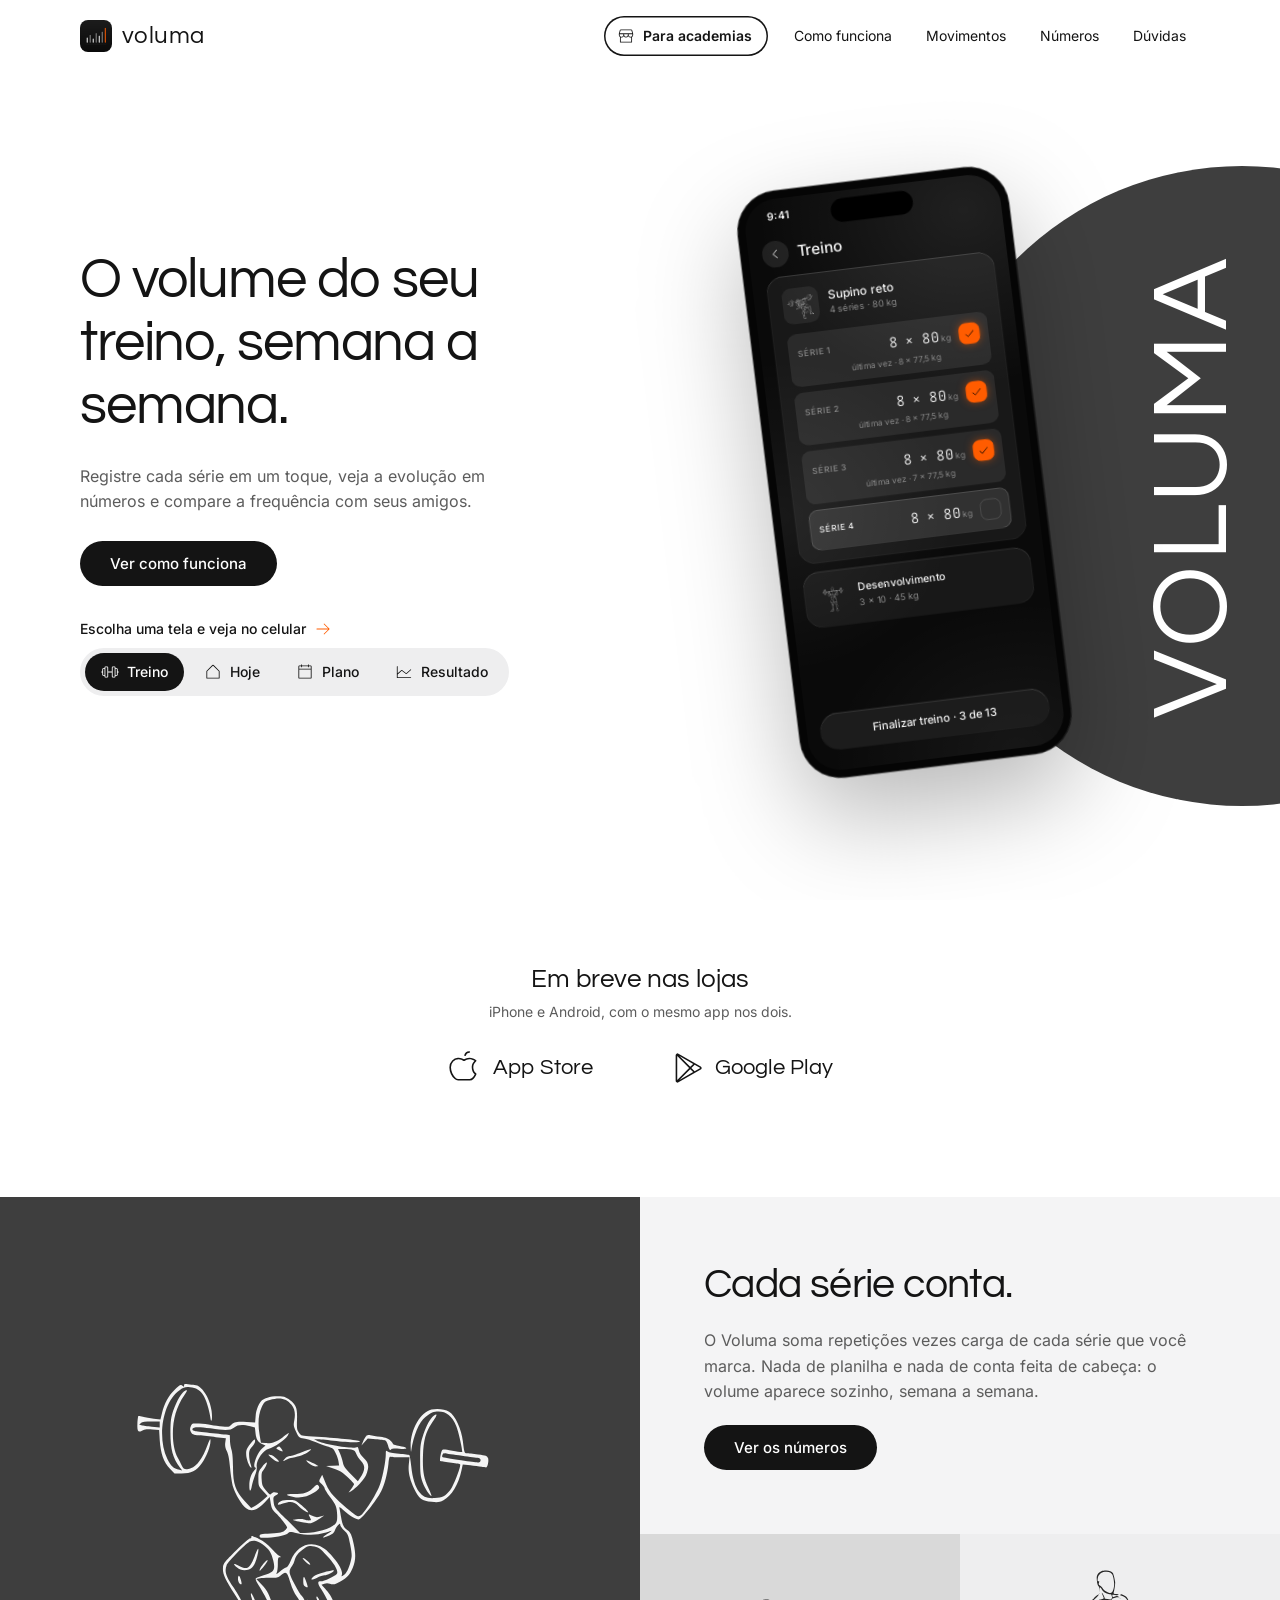
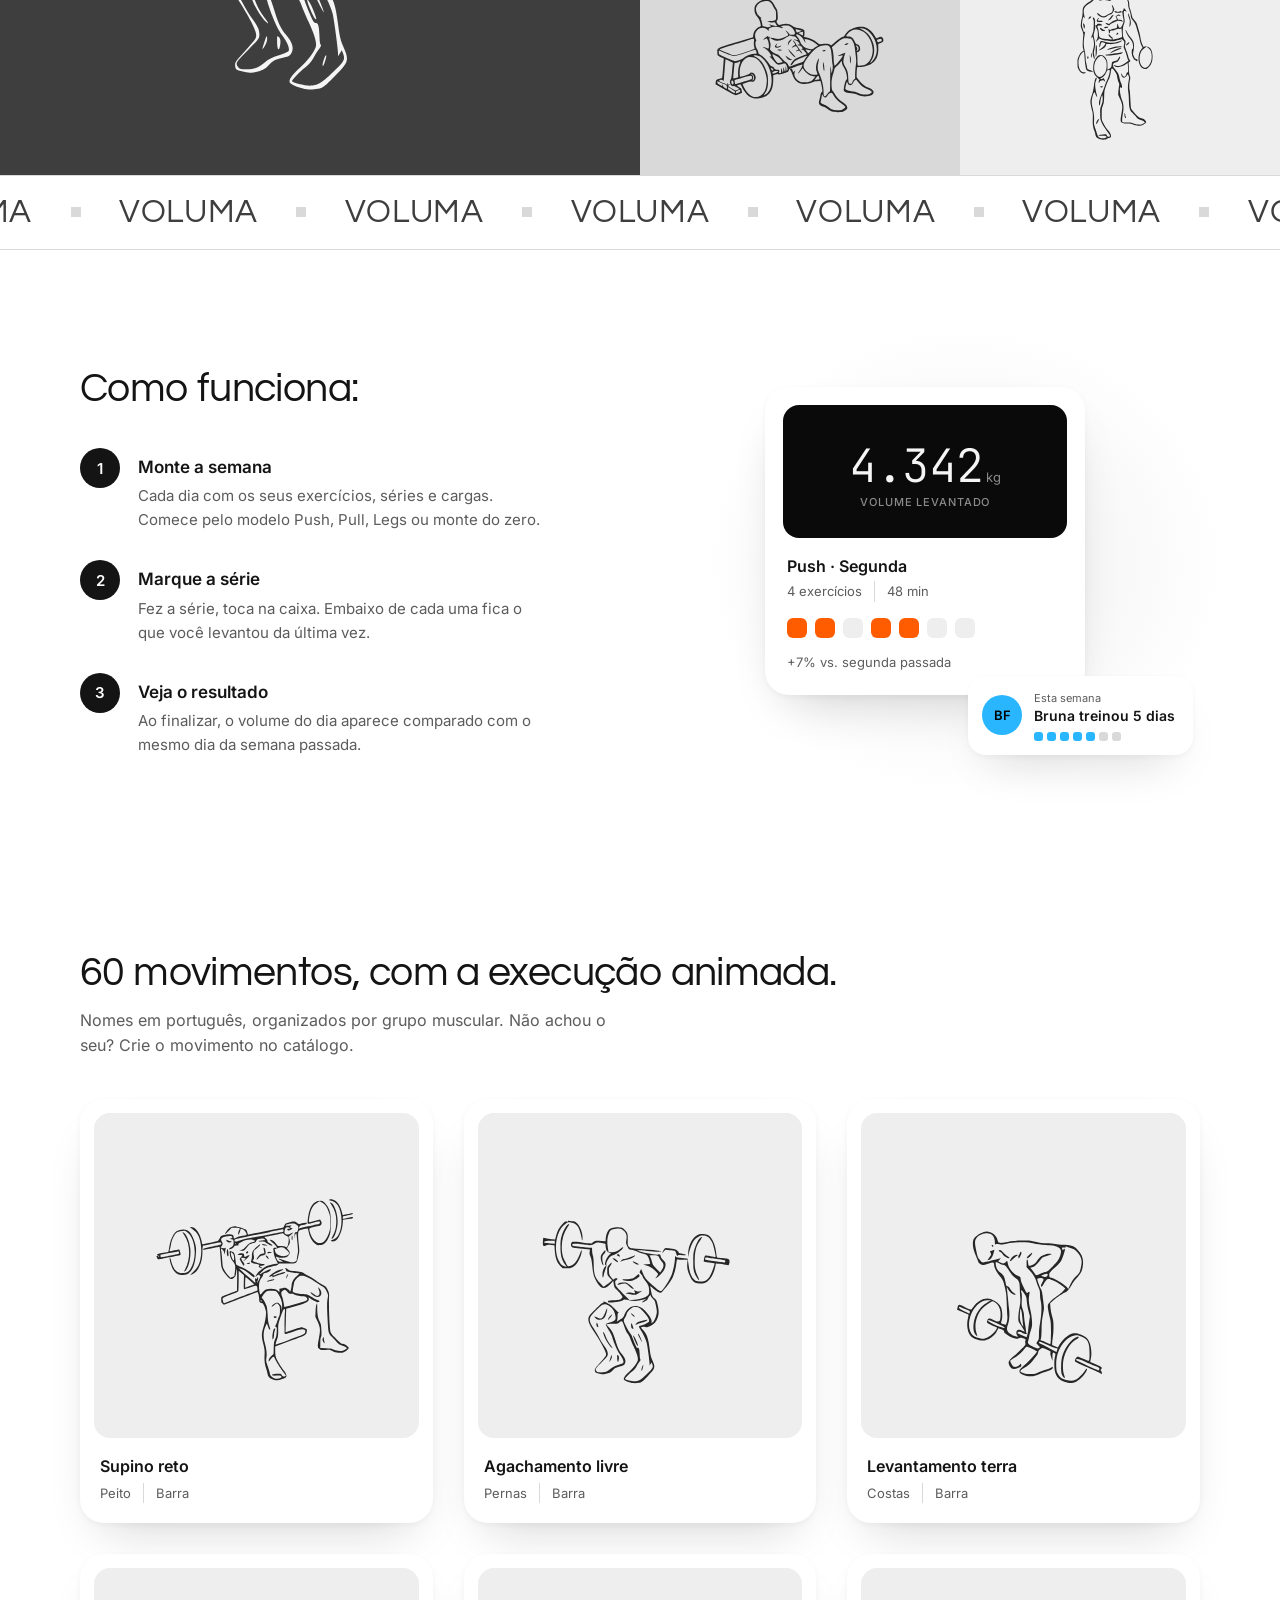
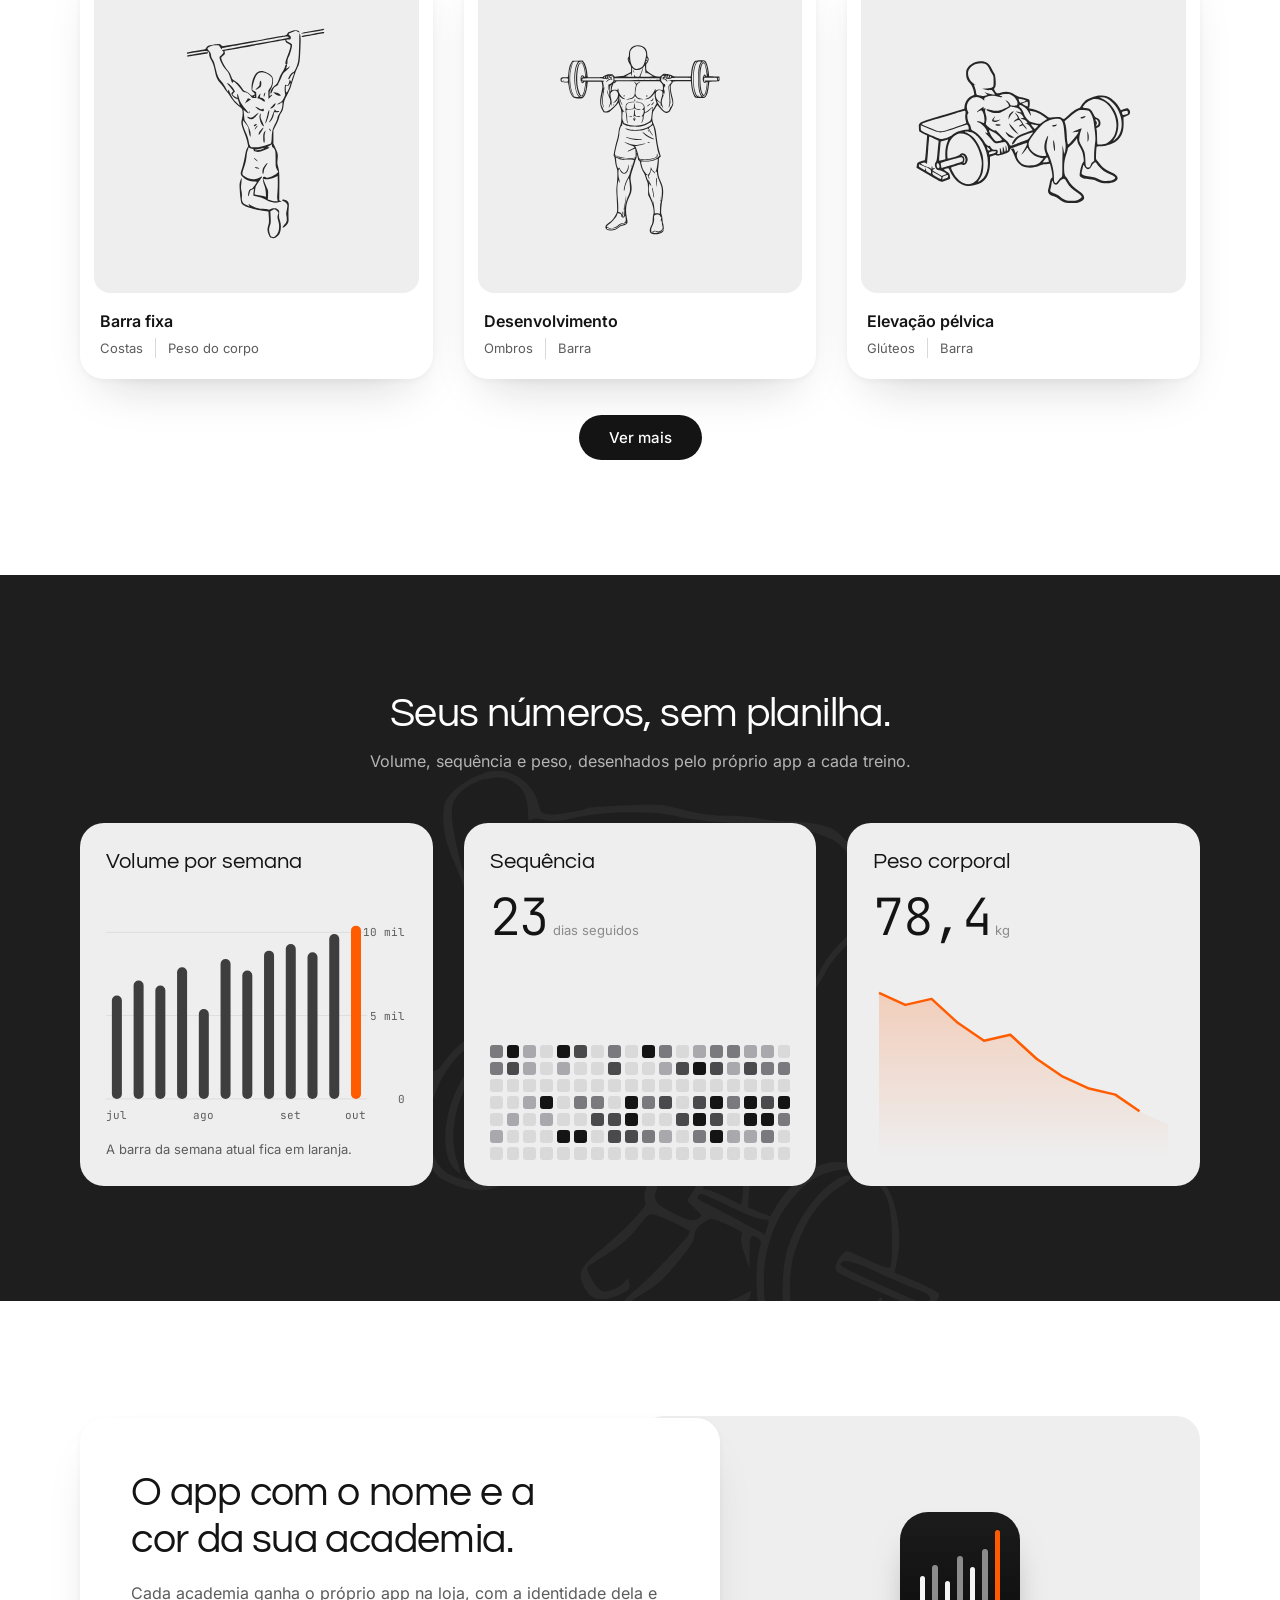
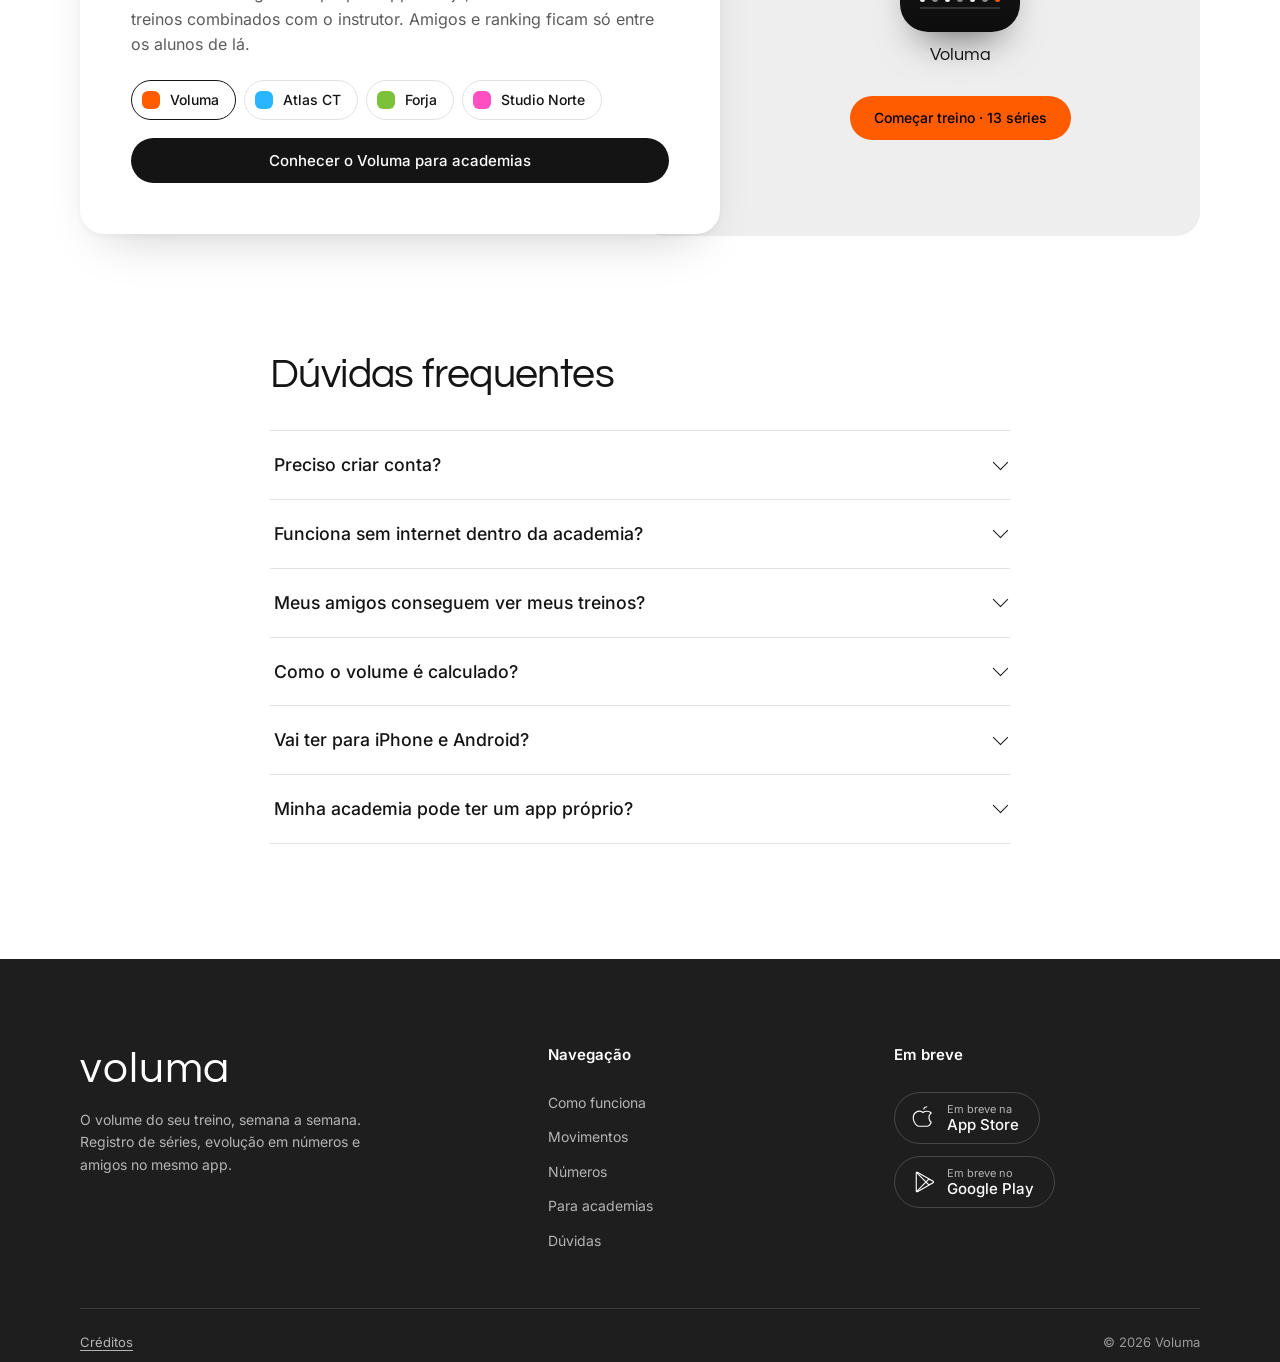
==== commit 33ccc764: "Destaca o botao de troca entre as paginas de alunos e academias - Para academias / Para alunos vira " ====
--- a/index.html
+++ b/index.html
@@ -15,7 +15,7 @@
   <link rel="apple-touch-icon" href="assets/icon.png">
   <link rel="preload" href="assets/fonts/questrial-latin-400-normal.woff2" as="font" type="font/woff2" crossorigin>
   <link rel="preload" href="assets/fonts/inter-latin-wght-normal.woff2" as="font" type="font/woff2" crossorigin>
-  <link rel="stylesheet" href="styles.css?v=10">
+  <link rel="stylesheet" href="styles.css?v=11">
 </head>
 <body>
   <a class="skip" href="#conteudo">Pular para o conteúdo</a>
@@ -39,6 +39,7 @@
     <symbol id="i-chart" viewBox="0 0 256 256"><path d="M230,208a6,6,0,0,1-6,6H32a6,6,0,0,1-6-6V48a6,6,0,0,1,12,0v98.78l54.05-47.3a6,6,0,0,1,7.55-.28l60.11,45.08,60.34-52.8a6,6,0,0,1,7.9,9l-64,56a6,6,0,0,1-7.55.28L96.29,111.72,38,162.72V202H224A6,6,0,0,1,230,208Z"/></symbol>
     <symbol id="i-user" viewBox="0 0 256 256"><path d="M229.19,213c-15.81-27.32-40.63-46.49-69.47-54.62a70,70,0,1,0-63.44,0C67.44,166.5,42.62,185.67,26.81,213a6,6,0,1,0,10.38,6C56.4,185.81,90.34,166,128,166s71.6,19.81,90.81,53a6,6,0,1,0,10.38-6ZM70,96a58,58,0,1,1,58,58A58.07,58.07,0,0,1,70,96Z"/></symbol>
     <symbol id="i-barbell" viewBox="0 0 256 256"><path d="M248,122H238V88a14,14,0,0,0-14-14H206V64a14,14,0,0,0-14-14H168a14,14,0,0,0-14,14v58H102V64A14,14,0,0,0,88,50H64A14,14,0,0,0,50,64V74H32A14,14,0,0,0,18,88v34H8a6,6,0,0,0,0,12H18v34a14,14,0,0,0,14,14H50v10a14,14,0,0,0,14,14H88a14,14,0,0,0,14-14V134h52v58a14,14,0,0,0,14,14h24a14,14,0,0,0,14-14V182h18a14,14,0,0,0,14-14V134h10a6,6,0,0,0,0-12ZM32,170a2,2,0,0,1-2-2V88a2,2,0,0,1,2-2H50v84Zm58,22a2,2,0,0,1-2,2H64a2,2,0,0,1-2-2V64a2,2,0,0,1,2-2H88a2,2,0,0,1,2,2Zm104,0a2,2,0,0,1-2,2H168a2,2,0,0,1-2-2V64a2,2,0,0,1,2-2h24a2,2,0,0,1,2,2Zm32-24a2,2,0,0,1-2,2H206V86h18a2,2,0,0,1,2,2Z"/></symbol>
+    <symbol id="i-storefront" viewBox="0 0 256 256"><path d="M26.22,94.41A6,6,0,0,0,26,96v16A38,38,0,0,0,42,143V216a6,6,0,0,0,6,6H208a6,6,0,0,0,6-6V143A38,38,0,0,0,230,112V96a5.910,5.910,0,0,0-.23-1.64L215.43,44.15A14.07,14.07,0,0,0,202,34H54A14.07,14.07,0,0,0,40.57,44.15Zm25.89-47A2,2,0,0,1,54,46H202a2,2,0,0,1,1.92,1.45L216.05,90H40ZM102,102h52v10a26,26,0,0,1-52,0Zm-64,0H90v10a26,26,0,0,1-38.18,23,6,6,0,0,0-1.65-1A26,26,0,0,1,38,112ZM202,210H54V148.66a38,38,0,0,0,42-16.21,37.95,37.95,0,0,0,64,0,38,38,0,0,0,42,16.21Zm3.83-76a6,6,0,0,0-1.65,1A26,26,0,0,1,166,112V102h52v10A26,26,0,0,1,205.83,134Z"/></symbol>
     <symbol id="i-caret-down" viewBox="0 0 256 256"><path d="M212.24,100.24l-80,80a6,6,0,0,1-8.48,0l-80-80a6,6,0,0,1,8.48-8.48L128,167.51l75.760-75.750a6,6,0,0,1,8.480,8.480Z"/></symbol>
     <symbol id="i-arrow-right" viewBox="0 0 256 256"><path d="M220.24,132.24l-72,72a6,6,0,0,1-8.48-8.48L201.51,134H40a6,6,0,0,1,0-12H201.51L139.76,60.24a6,6,0,0,1,8.48-8.48l72,72A6,6,0,0,1,220.24,132.24Z"/></symbol>
   </svg>
@@ -50,10 +51,10 @@
         <span translate="no">voluma</span>
       </a>
       <nav aria-label="Seções">
+        <a class="nav__switch" href="academias.html"><svg aria-hidden="true"><use href="#i-storefront"/></svg>Para academias</a>
         <a href="#como-funciona">Como funciona</a>
         <a href="#movimentos">Movimentos</a>
         <a href="#numeros">Números</a>
-        <a href="academias.html">Para academias</a>
         <a href="#duvidas">Dúvidas</a>
       </nav>
     </div>
@@ -409,6 +410,6 @@
     </div>
   </footer>
 
-  <script src="main.js?v=10" defer></script>
+  <script src="main.js?v=11" defer></script>
 </body>
 </html>
--- a/styles.css
+++ b/styles.css
@@ -103,7 +103,21 @@
 .nav nav { display: flex; gap: 6px; }
 .nav nav a { padding: 8px 14px; border-radius: 999px; font-size: 14px; color: var(--ink); text-decoration: none; transition: background-color 0.2s; }
 .nav nav a:hover { background: var(--grey-2); }
-@media (max-width: 879px) { .nav nav { display: none; } }
+/* Troca de pagina (alunos <-> academias): primeiro item, em botao, sempre visivel. */
+.nav nav { align-items: center; }
+.nav nav a.nav__switch { display: inline-flex; align-items: center; gap: 8px; margin-right: 6px; padding: 9px 16px 9px 13px; border-radius: 999px; background: #fff; box-shadow: inset 0 0 0 1.5px var(--ink); color: var(--ink); font-weight: 600; transition: background-color 200ms var(--ease), color 200ms var(--ease), transform 160ms var(--ease); }
+.nav__switch svg { width: 18px; height: 18px; fill: currentColor; flex: none; }
+.nav nav a.nav__switch::after { display: none; }
+.nav nav a.nav__switch:active { transform: scale(0.97); }
+@media (hover: hover) and (pointer: fine) {
+  .nav nav a.nav__switch:hover { background: var(--ink); color: #fff; }
+}
+@media (max-width: 879px) {
+  .nav nav a:not(.nav__switch) { display: none; }
+  .nav nav a.nav__switch { margin-right: 0; }
+  .nav .nav__cta-text { display: none; }
+  .nav .btn--sm { padding: 11px; }
+}
 
 /* HERO */
 .hero { position: relative; overflow: hidden; padding: clamp(16px, 3svh, 40px) 0 clamp(40px, 6svh, 72px); min-height: calc(100svh - 72px); display: grid; align-items: center; }
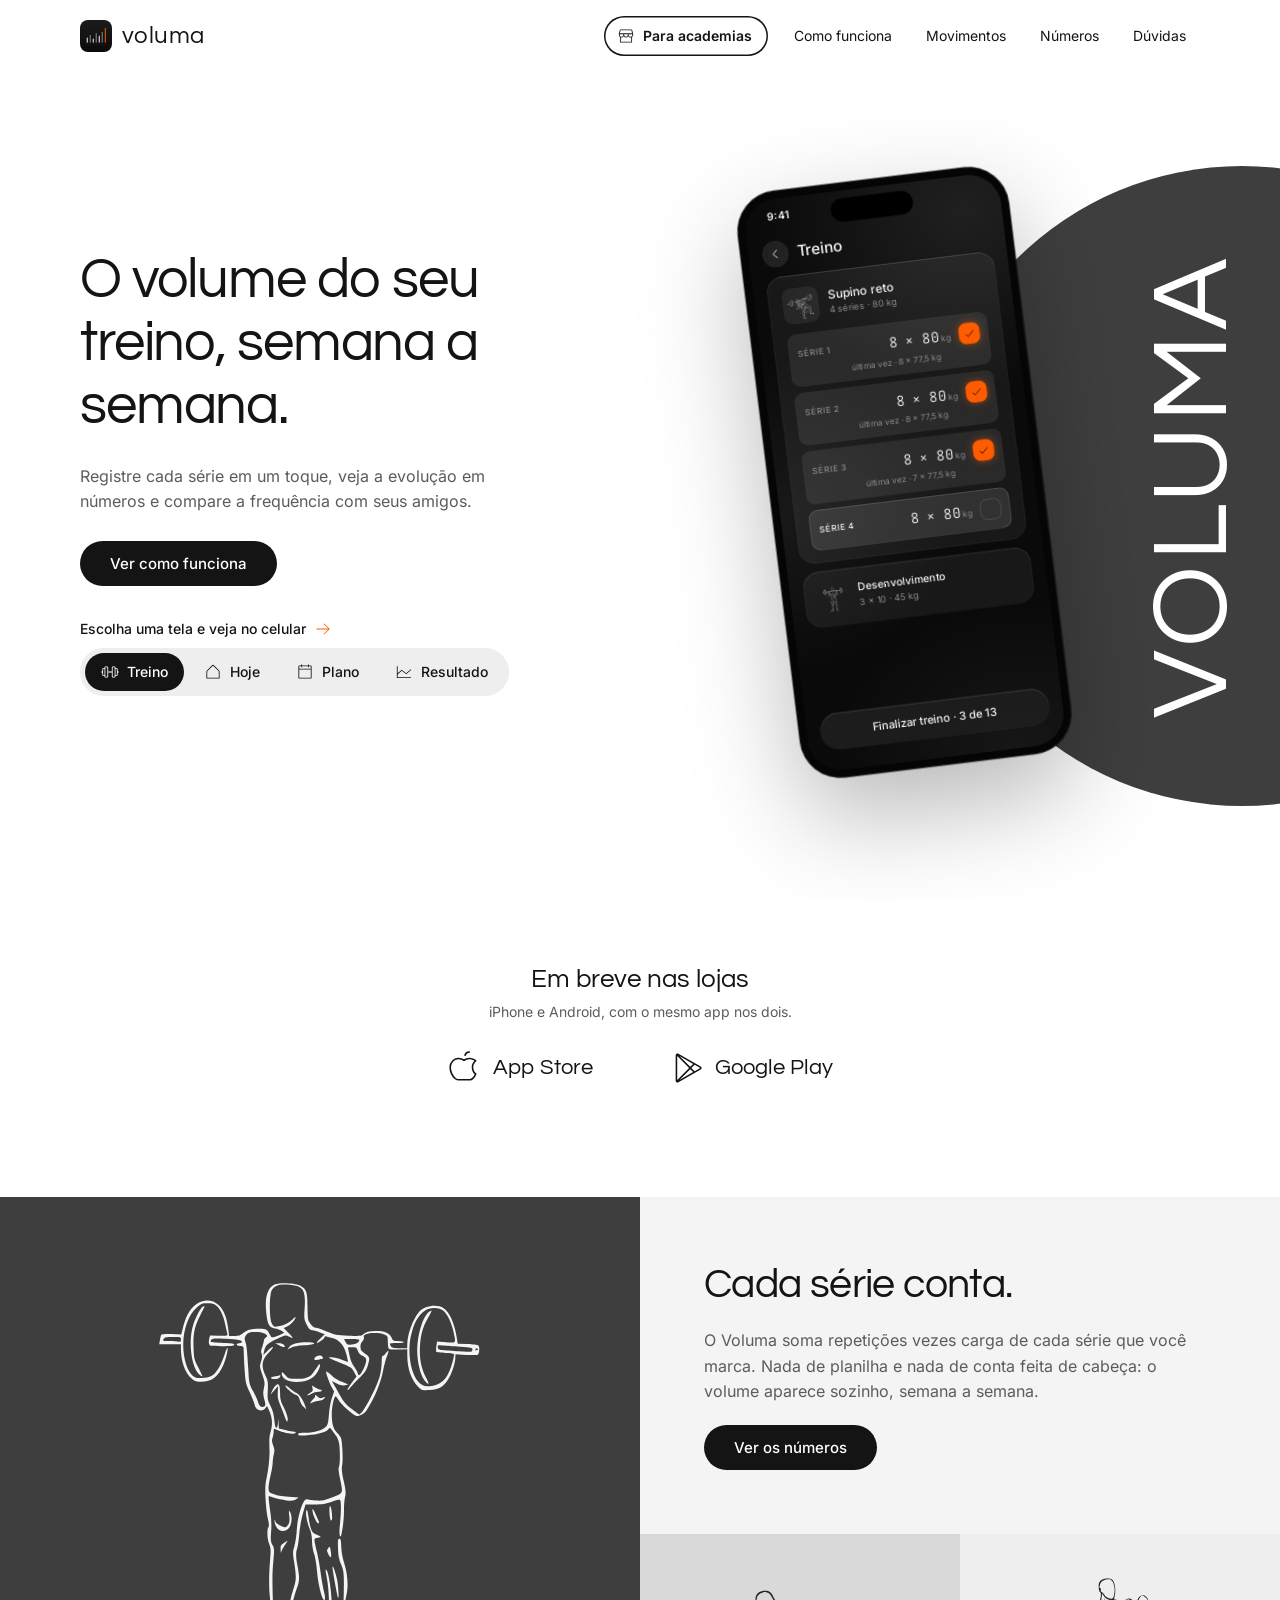
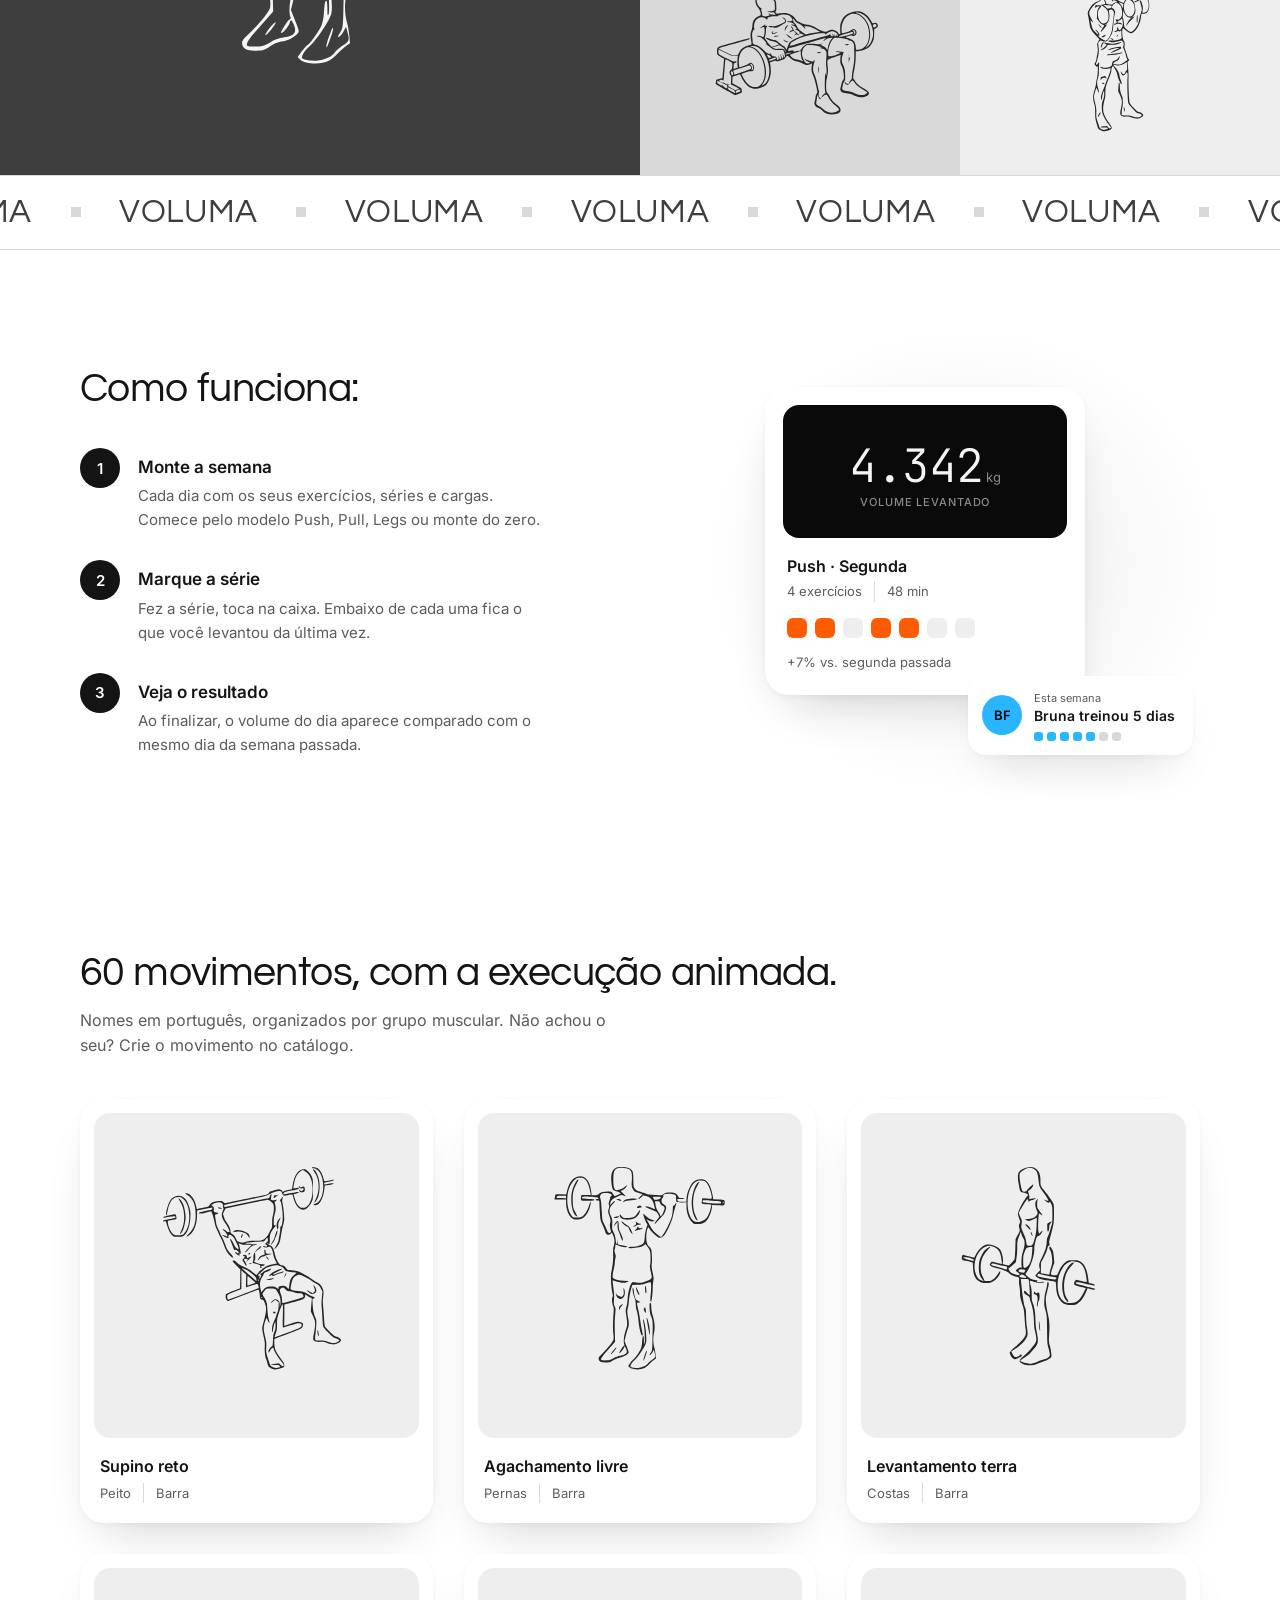
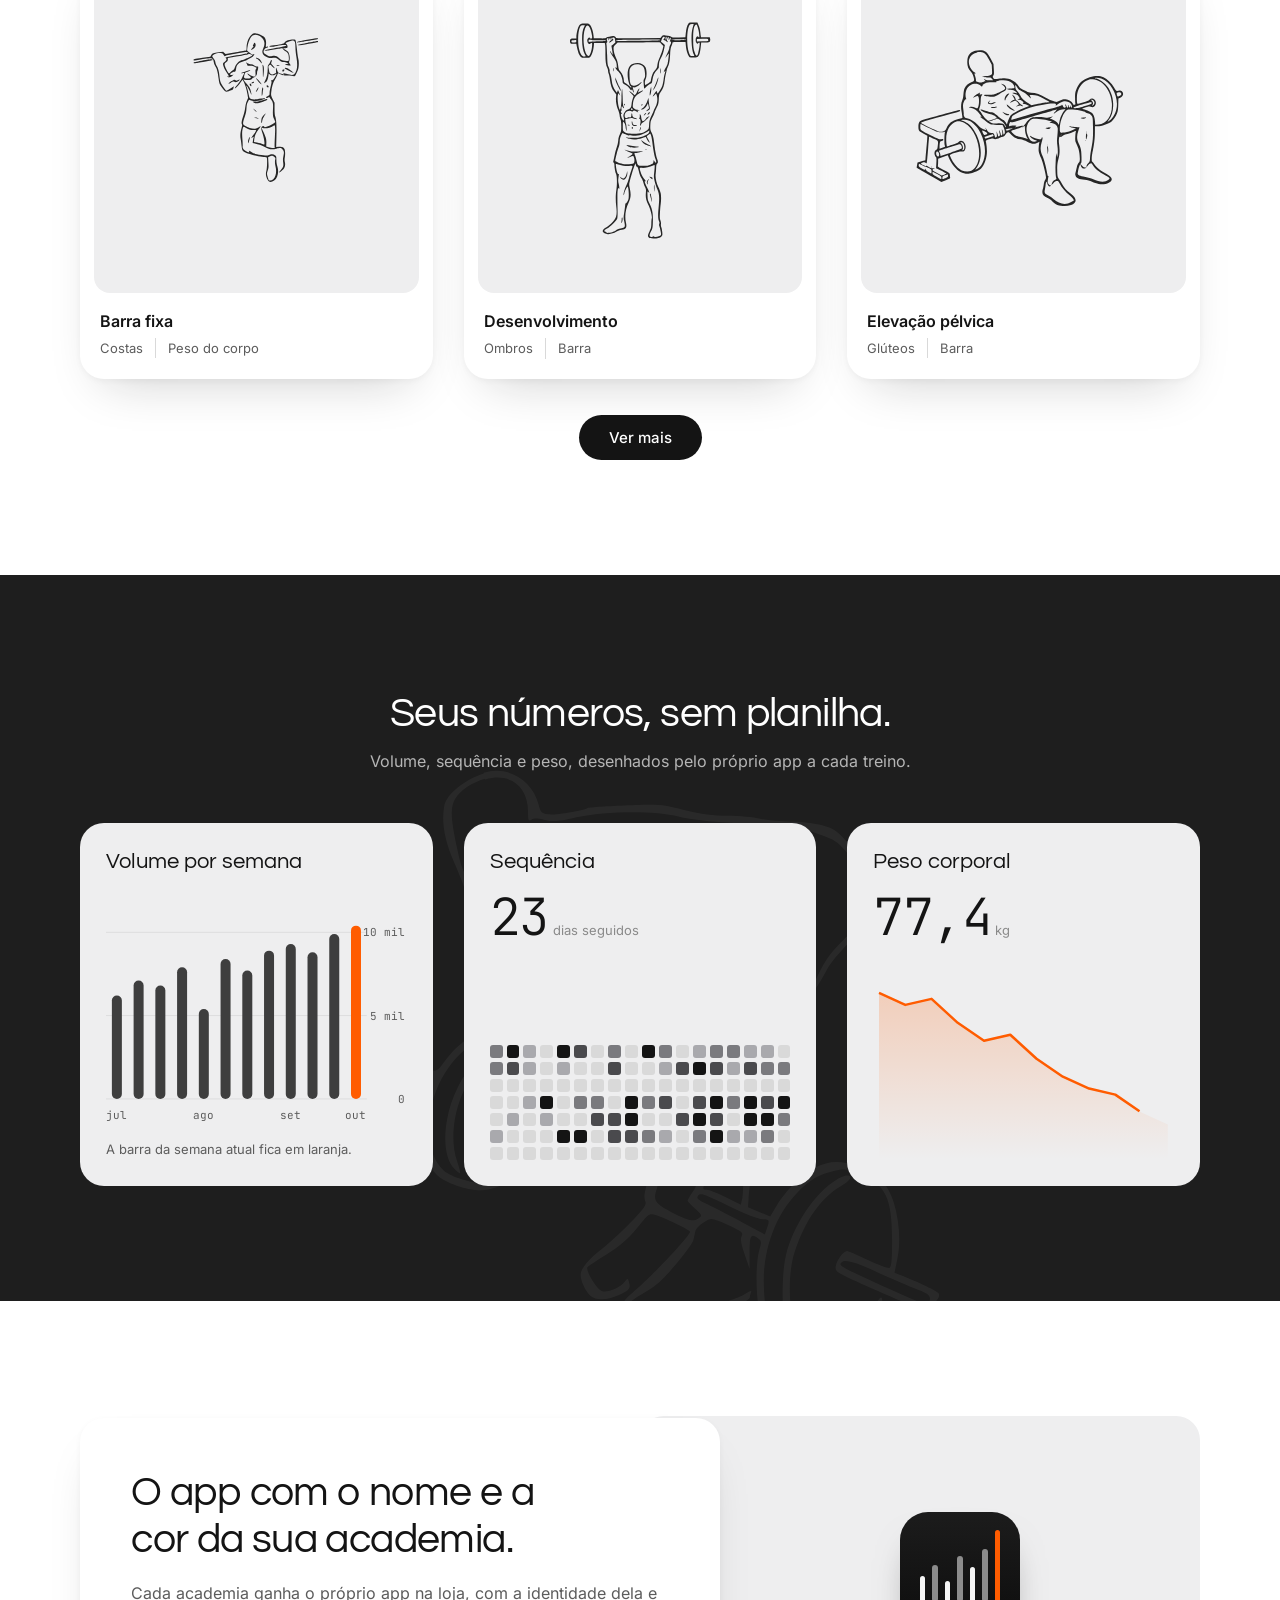
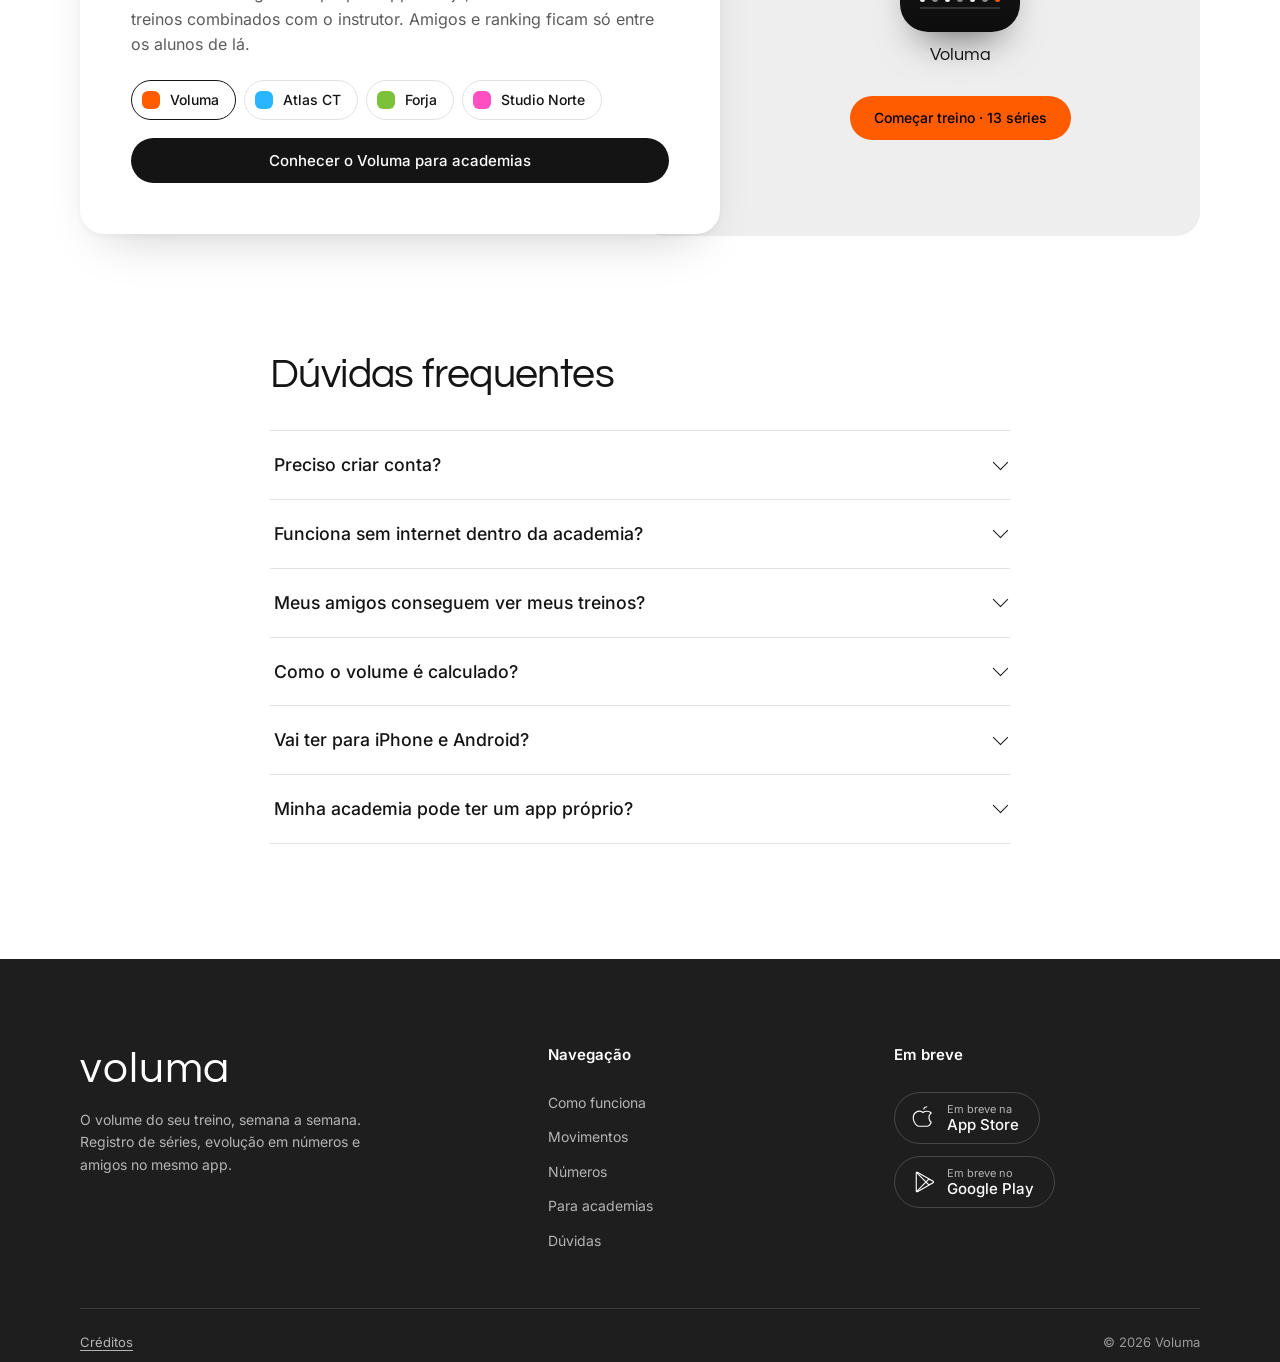
==== commit 5de6ad7b: "Mostra os links das secoes no celular - segunda faixa fixa no topo, so no celular, com todos os link" ====
--- a/index.html
+++ b/index.html
@@ -15,7 +15,7 @@
   <link rel="apple-touch-icon" href="assets/icon.png">
   <link rel="preload" href="assets/fonts/questrial-latin-400-normal.woff2" as="font" type="font/woff2" crossorigin>
   <link rel="preload" href="assets/fonts/inter-latin-wght-normal.woff2" as="font" type="font/woff2" crossorigin>
-  <link rel="stylesheet" href="styles.css?v=11">
+  <link rel="stylesheet" href="styles.css?v=12">
 </head>
 <body>
   <a class="skip" href="#conteudo">Pular para o conteúdo</a>
@@ -410,6 +410,6 @@
     </div>
   </footer>
 
-  <script src="main.js?v=11" defer></script>
+  <script src="main.js?v=12" defer></script>
 </body>
 </html>
--- a/styles.css
+++ b/styles.css
@@ -112,11 +112,30 @@
 @media (hover: hover) and (pointer: fine) {
   .nav nav a.nav__switch:hover { background: var(--ink); color: #fff; }
 }
+/* Celular: segunda faixa no topo com todos os links em pilulas, sempre
+   visivel. Se nao couber, arrasta para o lado. */
 @media (max-width: 879px) {
-  .nav nav a:not(.nav__switch) { display: none; }
-  .nav nav a.nav__switch { margin-right: 0; }
+  html { scroll-padding-top: 128px; }
+  .nav__inner { flex-wrap: wrap; height: auto; row-gap: 10px; padding-top: 10px; padding-bottom: 10px; }
+  .nav .nav__right { display: contents; }
+  .nav .btn--sm { margin-left: auto; padding: 11px; }
   .nav .nav__cta-text { display: none; }
-  .nav .btn--sm { padding: 11px; }
+  .nav nav {
+    order: 3;
+    flex: 1 0 100%;
+    gap: 6px;
+    overflow-x: auto;
+    overscroll-behavior-x: contain;
+    scrollbar-width: none;
+    margin-inline: calc(-1 * var(--gutter));
+    padding: 2px calc(var(--gutter) + 28px) 2px var(--gutter);
+    -webkit-mask: linear-gradient(90deg, #000 85%, transparent);
+    mask: linear-gradient(90deg, #000 85%, transparent);
+  }
+  .nav nav::-webkit-scrollbar { display: none; }
+  .nav nav a { flex: none; white-space: nowrap; padding: 8px 14px; border-radius: 999px; background: var(--grey-2); font-size: 14px; }
+  .nav nav a::after { display: none; }
+  .nav nav a.nav__switch { margin-right: 0; padding: 8px 14px 8px 11px; background: #fff; }
 }
 
 /* HERO */
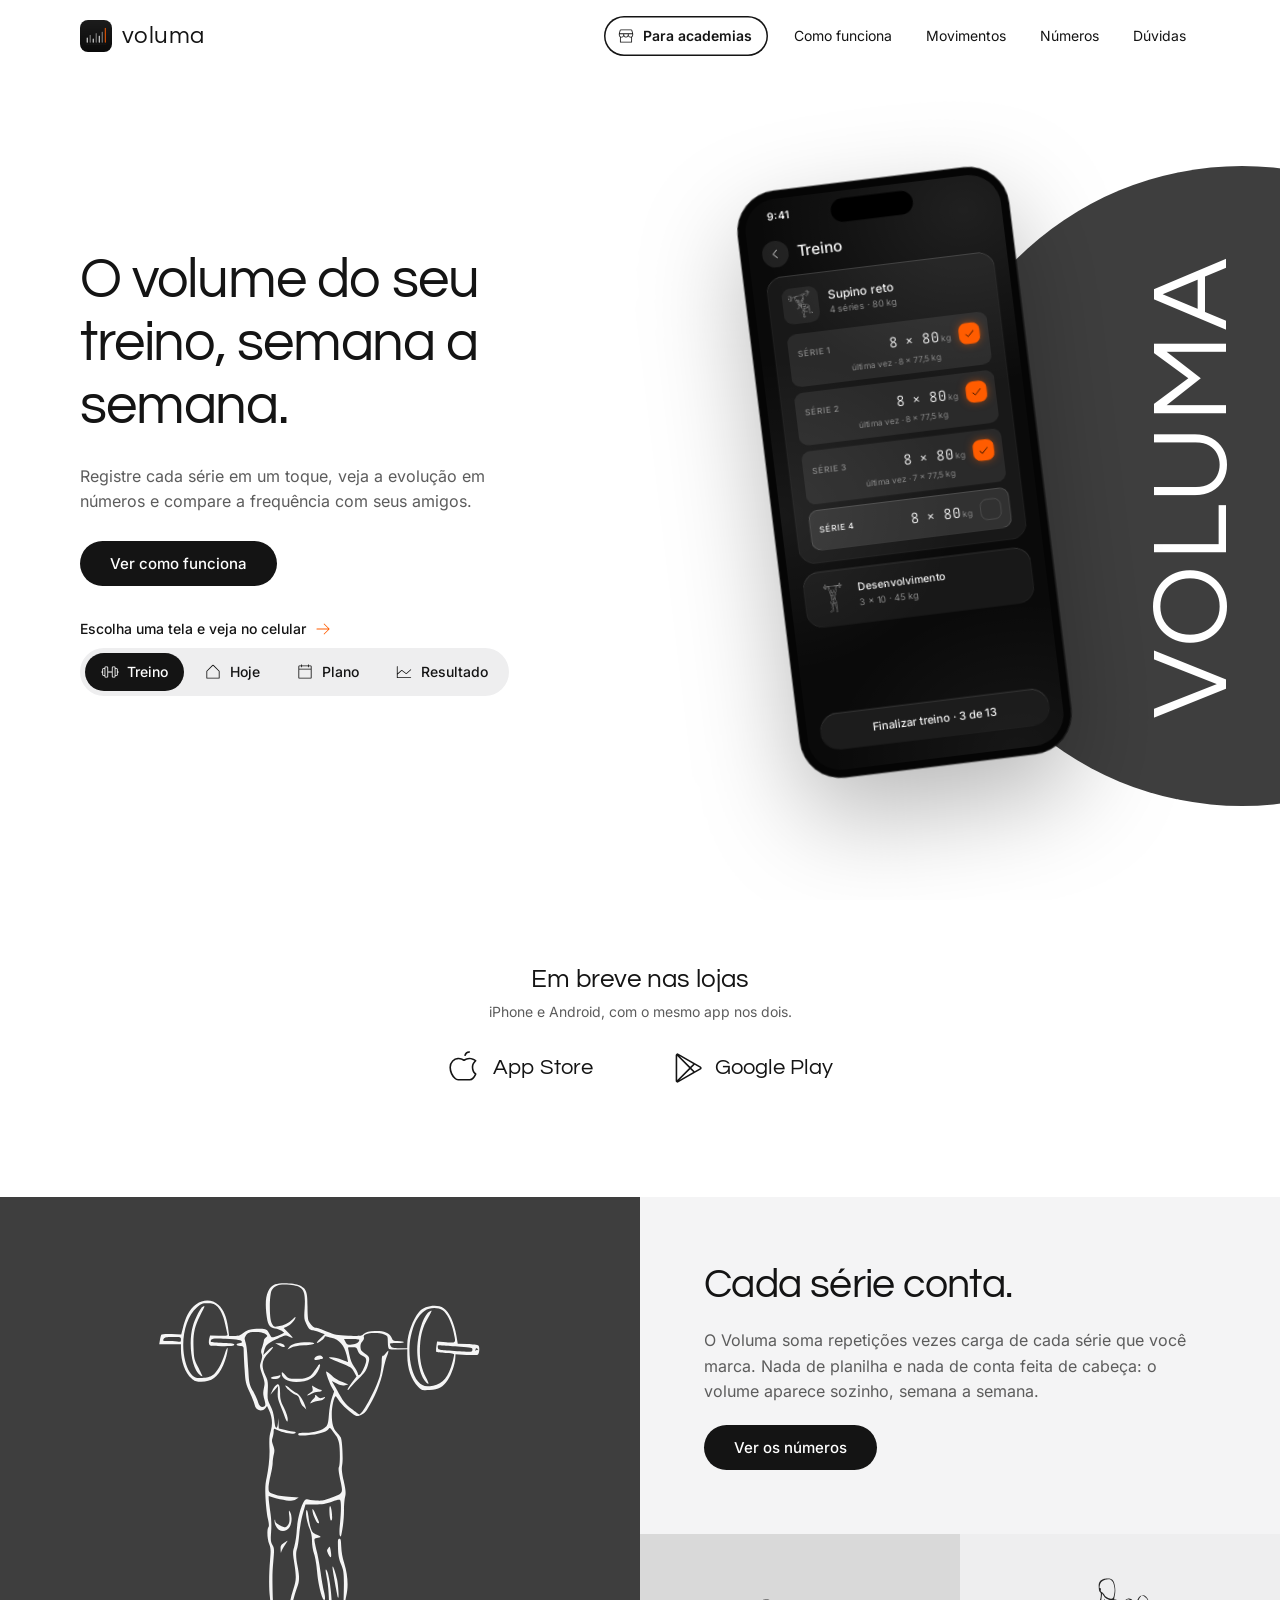
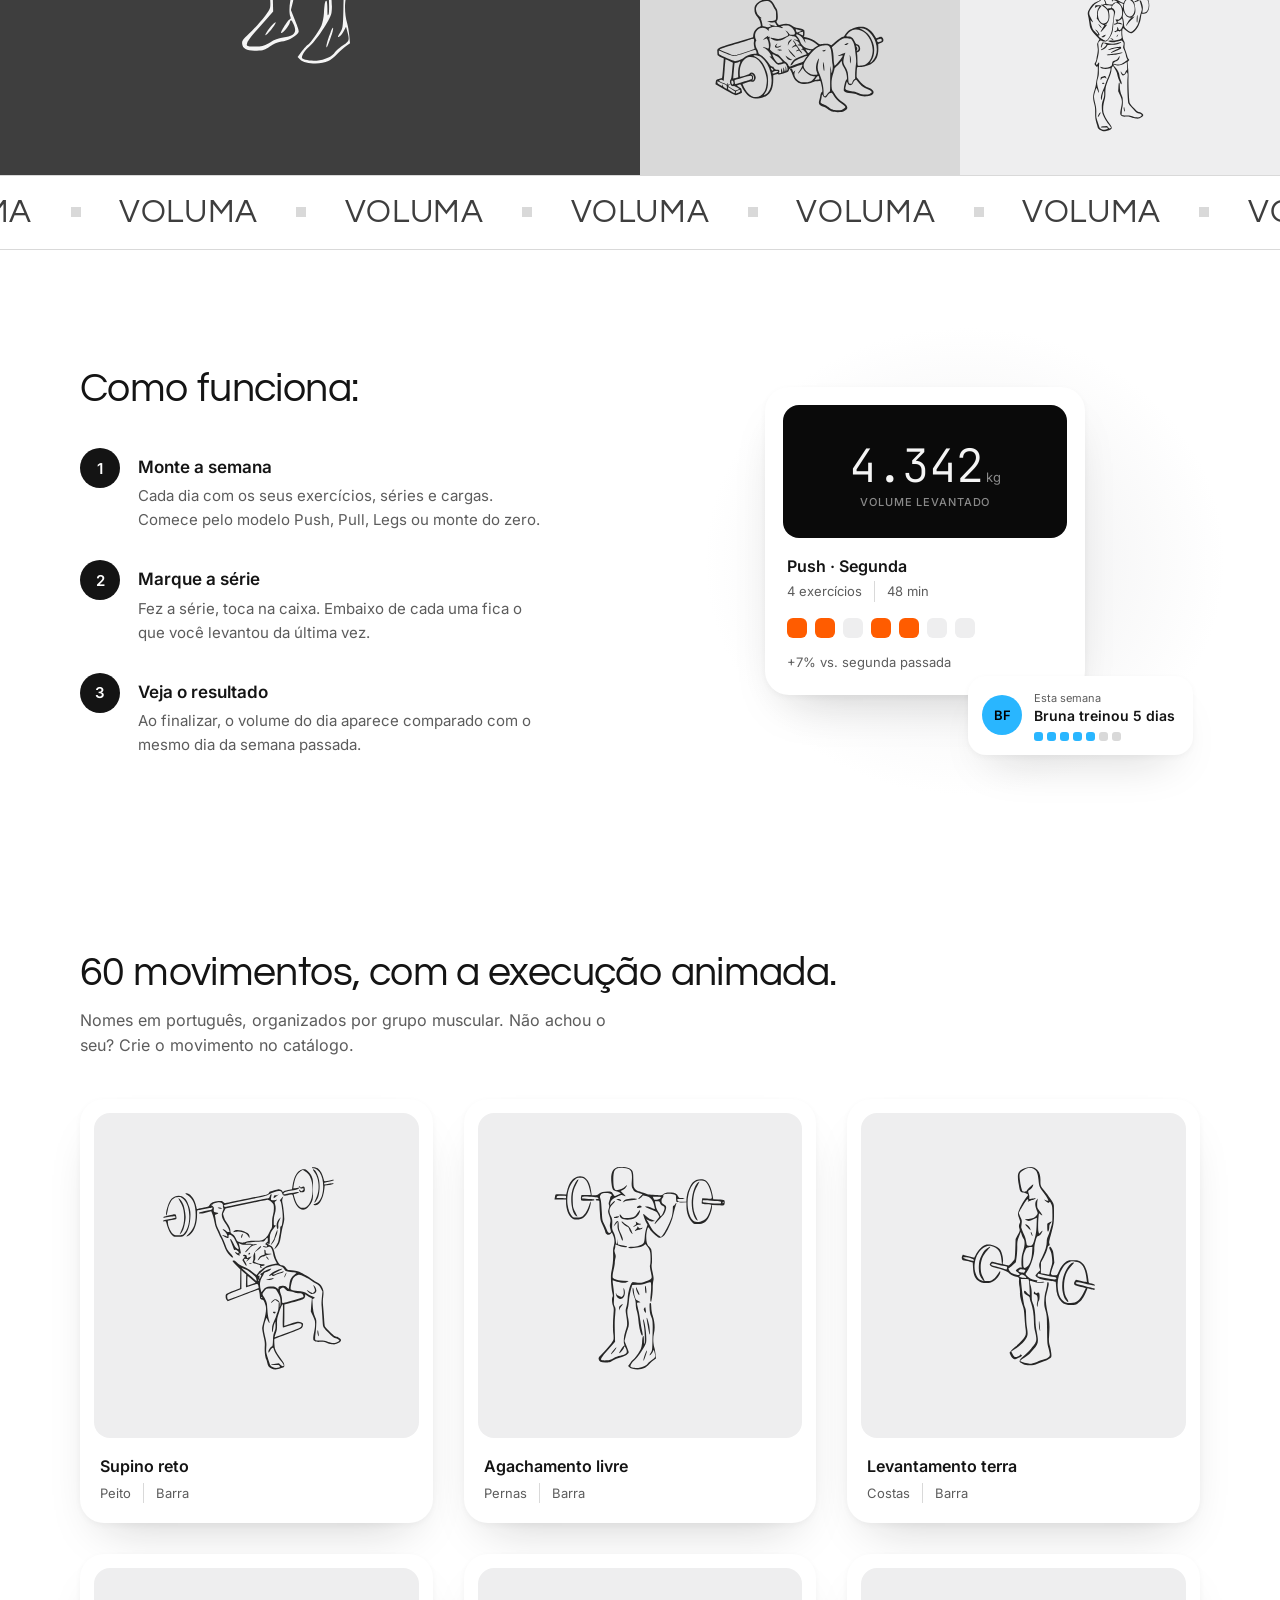
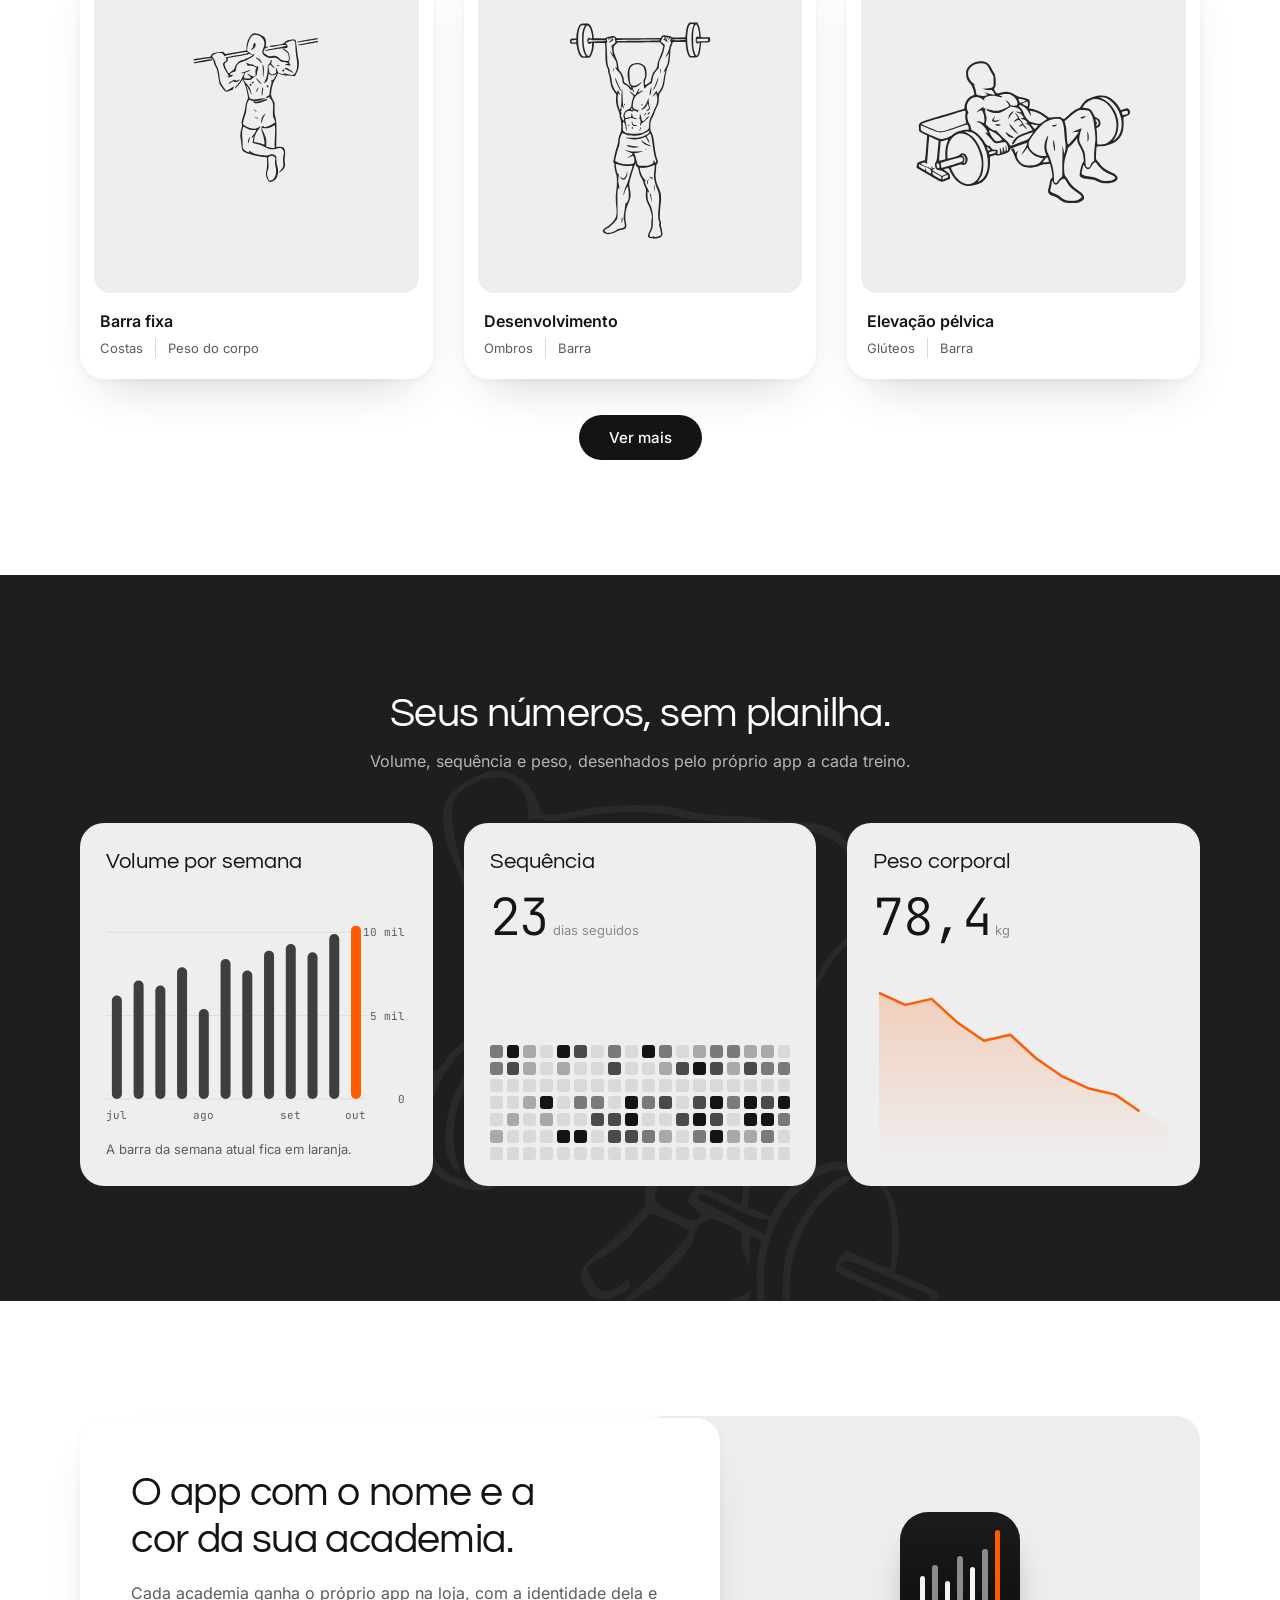
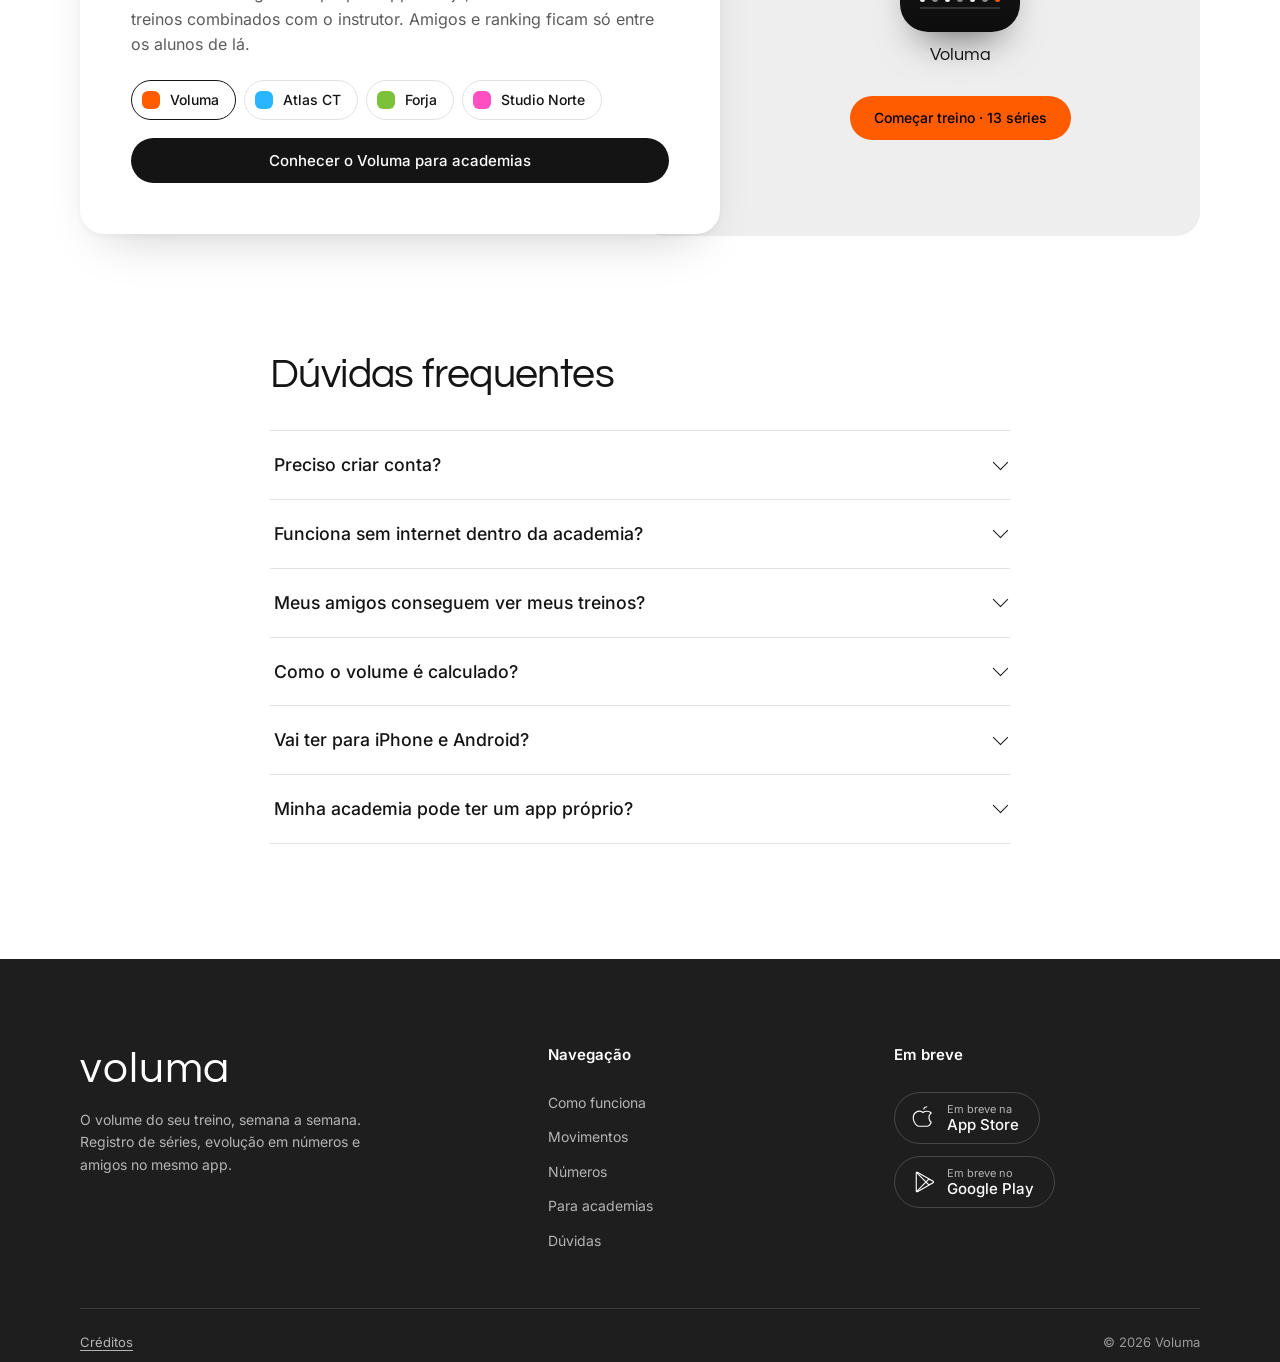
==== commit 8faabda3: "Explica que a identidade visual e refeita para cada academia - nota abaixo do configurador: a amostr" ====
--- a/index.html
+++ b/index.html
@@ -15,7 +15,7 @@
   <link rel="apple-touch-icon" href="assets/icon.png">
   <link rel="preload" href="assets/fonts/questrial-latin-400-normal.woff2" as="font" type="font/woff2" crossorigin>
   <link rel="preload" href="assets/fonts/inter-latin-wght-normal.woff2" as="font" type="font/woff2" crossorigin>
-  <link rel="stylesheet" href="styles.css?v=12">
+  <link rel="stylesheet" href="styles.css?v=13">
 </head>
 <body>
   <a class="skip" href="#conteudo">Pular para o conteúdo</a>
@@ -410,6 +410,6 @@
     </div>
   </footer>
 
-  <script src="main.js?v=12" defer></script>
+  <script src="main.js?v=13" defer></script>
 </body>
 </html>
--- a/styles.css
+++ b/styles.css
@@ -501,6 +501,9 @@
 .field input::placeholder { color: #6E6E73; }
 .field input:focus-visible { outline: 2px solid var(--ink); outline-offset: 1px; border-color: var(--ink); }
 .field__help { font-size: 12px; color: var(--ink-2); }
+.config__note { display: grid; grid-template-columns: 22px 1fr; gap: 10px; align-items: start; margin-top: 4px; padding-top: 14px; border-top: 1px solid var(--grey-3); font-size: 14px; line-height: 1.5; color: var(--ink-2); }
+.config__note svg { width: 22px; height: 22px; fill: var(--ink); margin-top: 1px; }
+.config__note b { color: var(--ink); font-weight: 600; }
 .gh__visual { position: relative; display: grid; place-items: center; min-height: calc(844px * var(--s) + 40px); --s: 0.6; }
 .gh__disc { position: absolute; top: 50%; left: 55%; width: min(600px, 100%); aspect-ratio: 1; translate: -50% -50%; border-radius: 50%; background: var(--graphite); }
 .gh__visual .phone-wrap { rotate: -6deg; filter: drop-shadow(0 40px 50px rgba(0, 0, 0, 0.3)); }
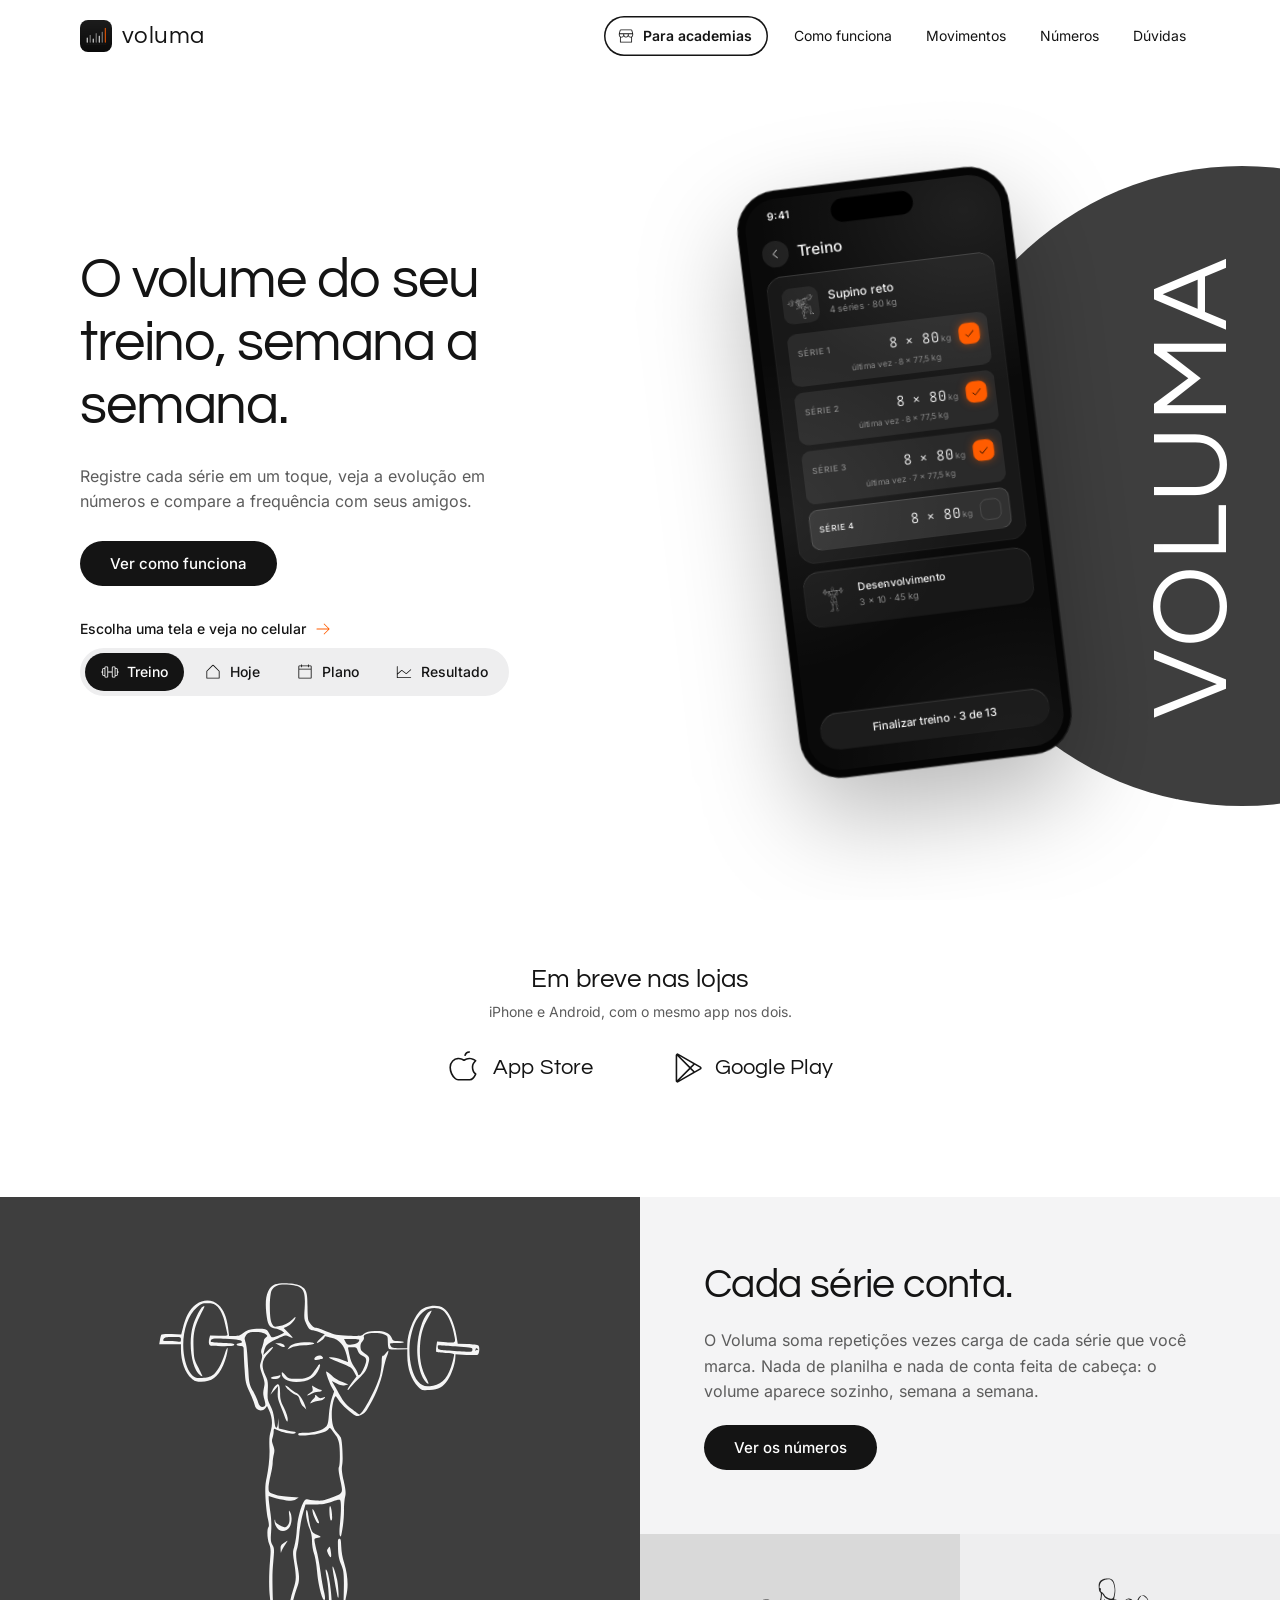
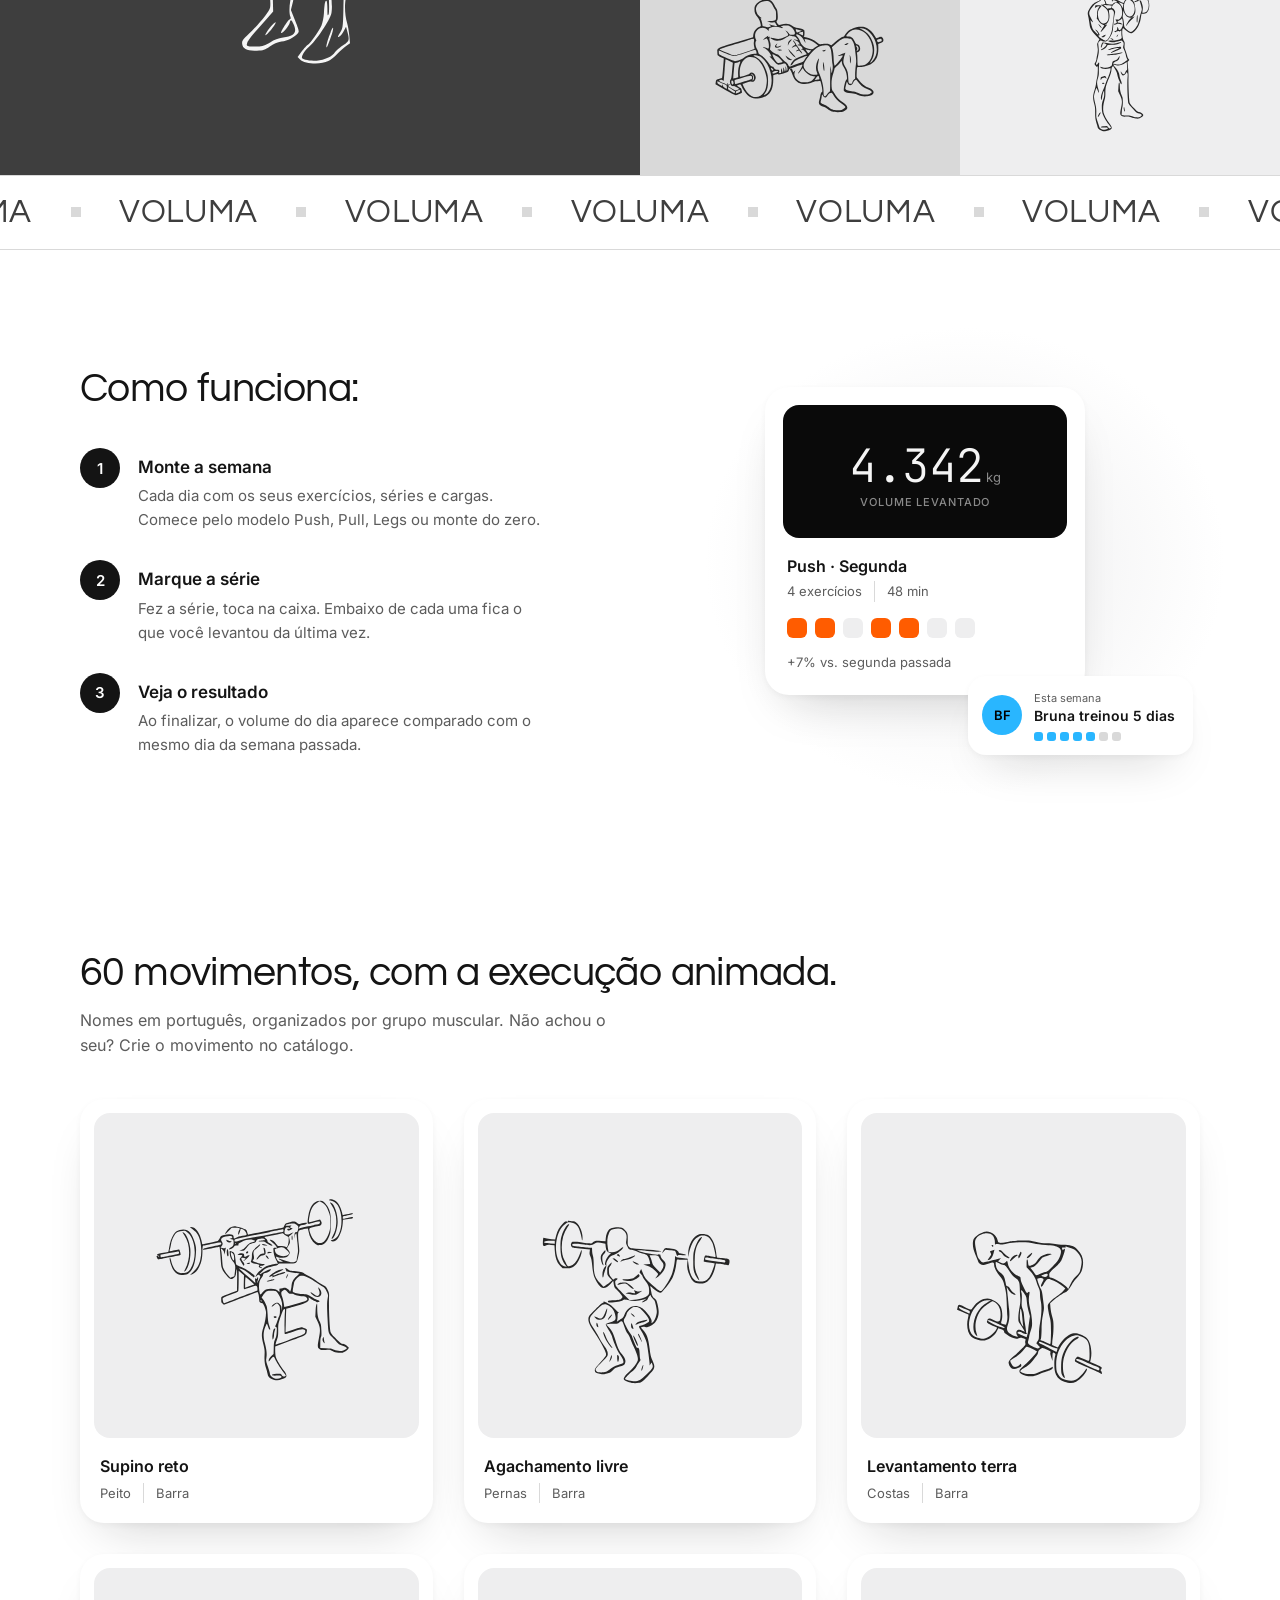
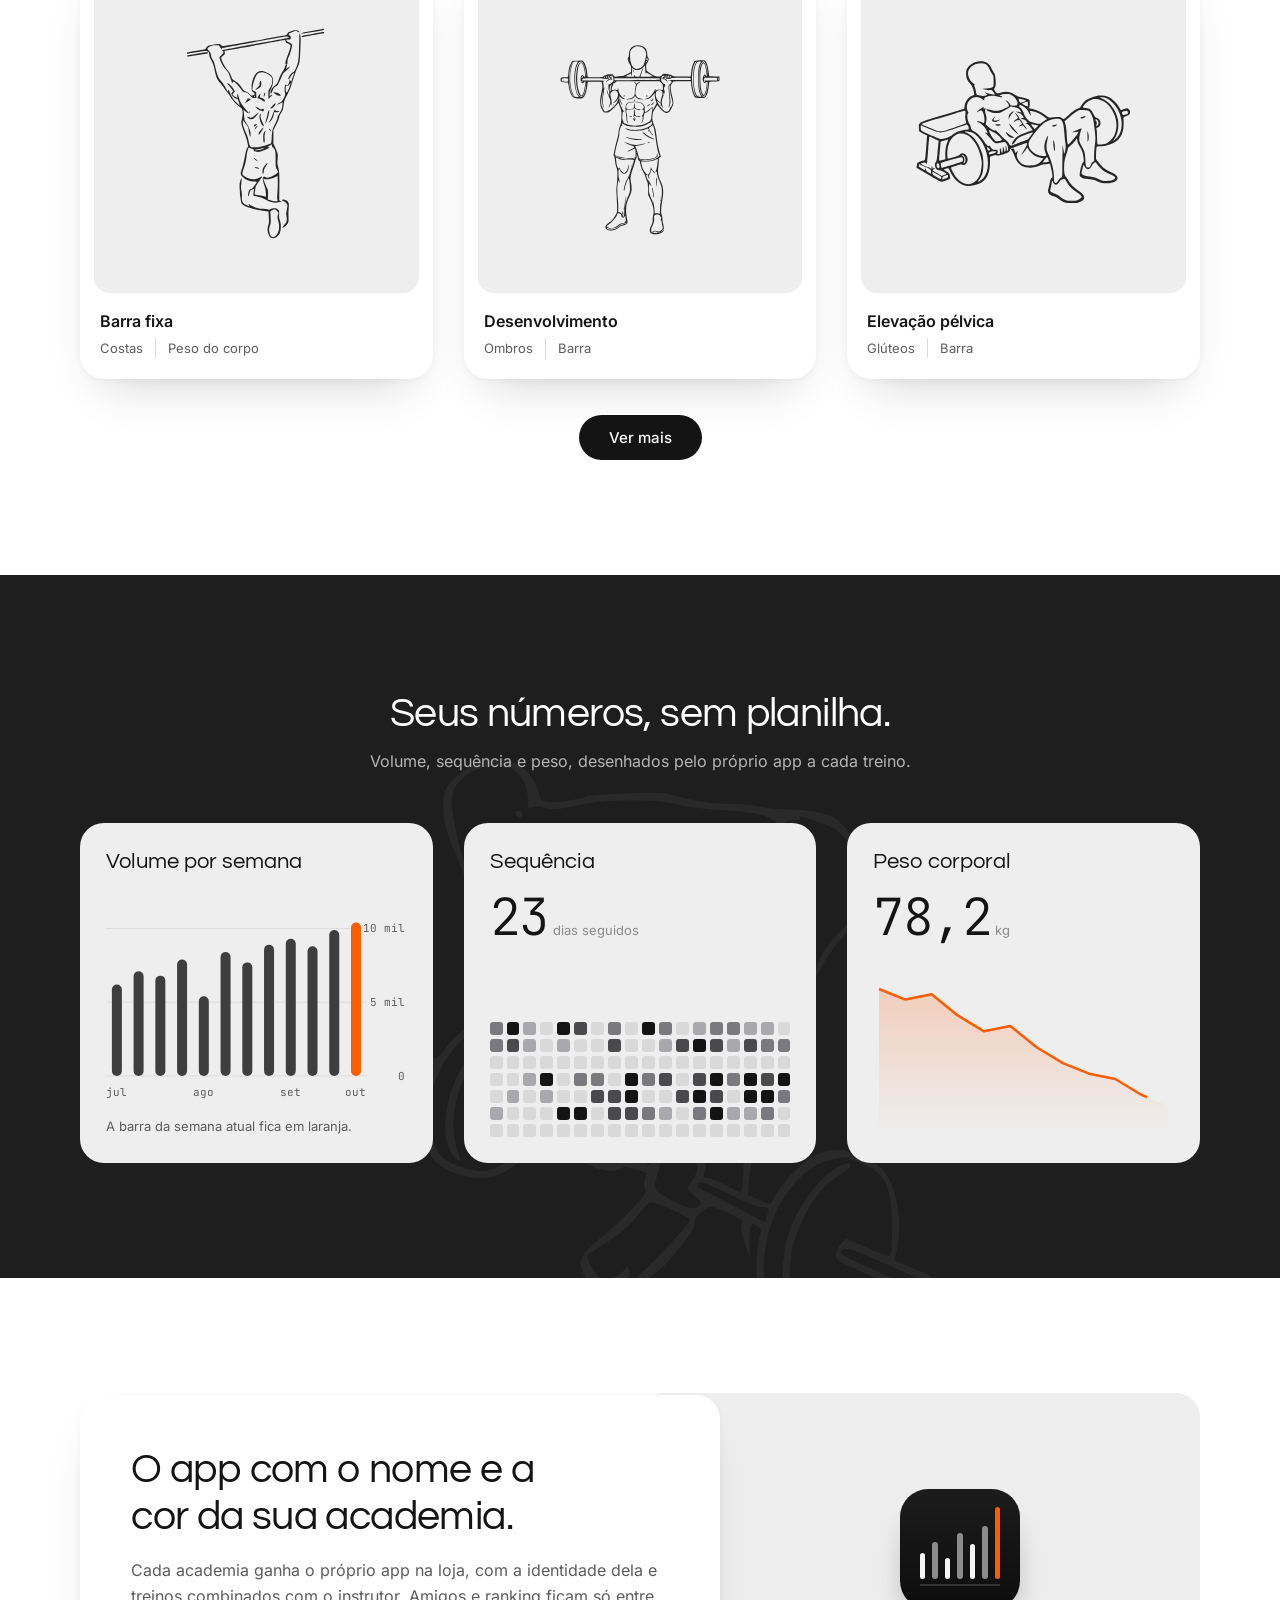
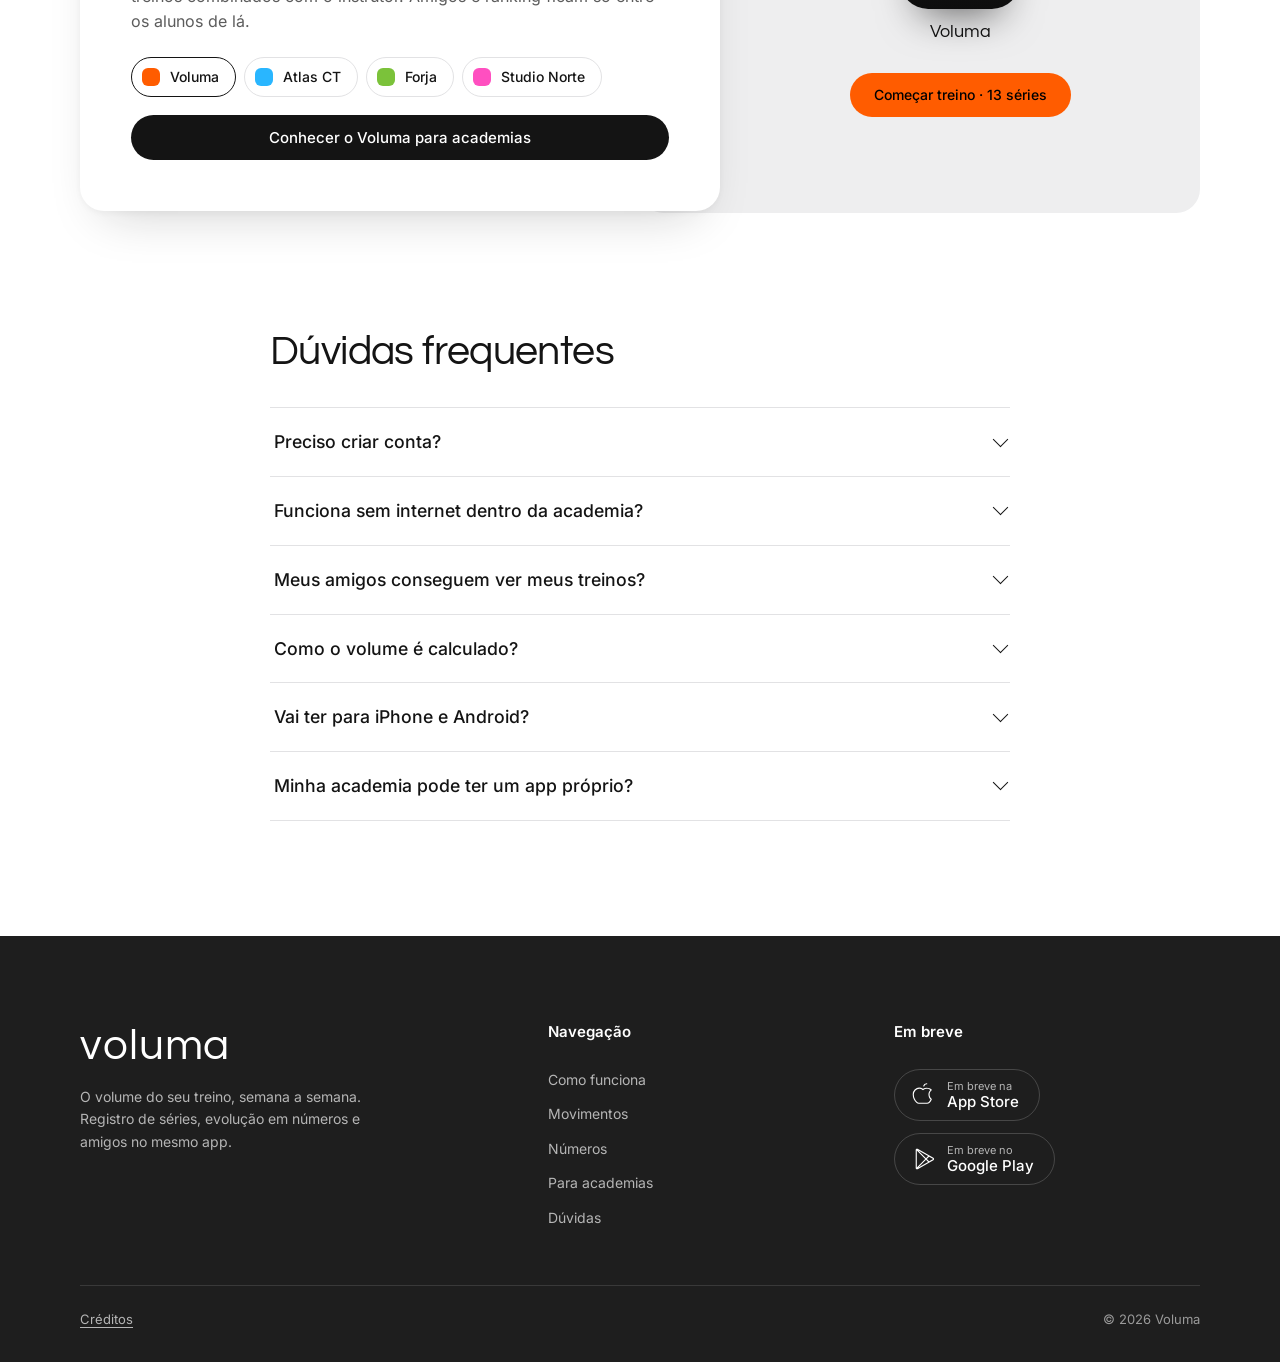
==== commit 81d40331: "Redesenha o grafico no proximo quadro (aviso do ResizeObserver no Safari) - versao v=14 do CSS e JS " ====
--- a/index.html
+++ b/index.html
@@ -15,7 +15,7 @@
   <link rel="apple-touch-icon" href="assets/icon.png">
   <link rel="preload" href="assets/fonts/questrial-latin-400-normal.woff2" as="font" type="font/woff2" crossorigin>
   <link rel="preload" href="assets/fonts/inter-latin-wght-normal.woff2" as="font" type="font/woff2" crossorigin>
-  <link rel="stylesheet" href="styles.css?v=13">
+  <link rel="stylesheet" href="styles.css?v=14">
 </head>
 <body>
   <a class="skip" href="#conteudo">Pular para o conteúdo</a>
@@ -410,6 +410,6 @@
     </div>
   </footer>
 
-  <script src="main.js?v=13" defer></script>
+  <script src="main.js?v=14" defer></script>
 </body>
 </html>
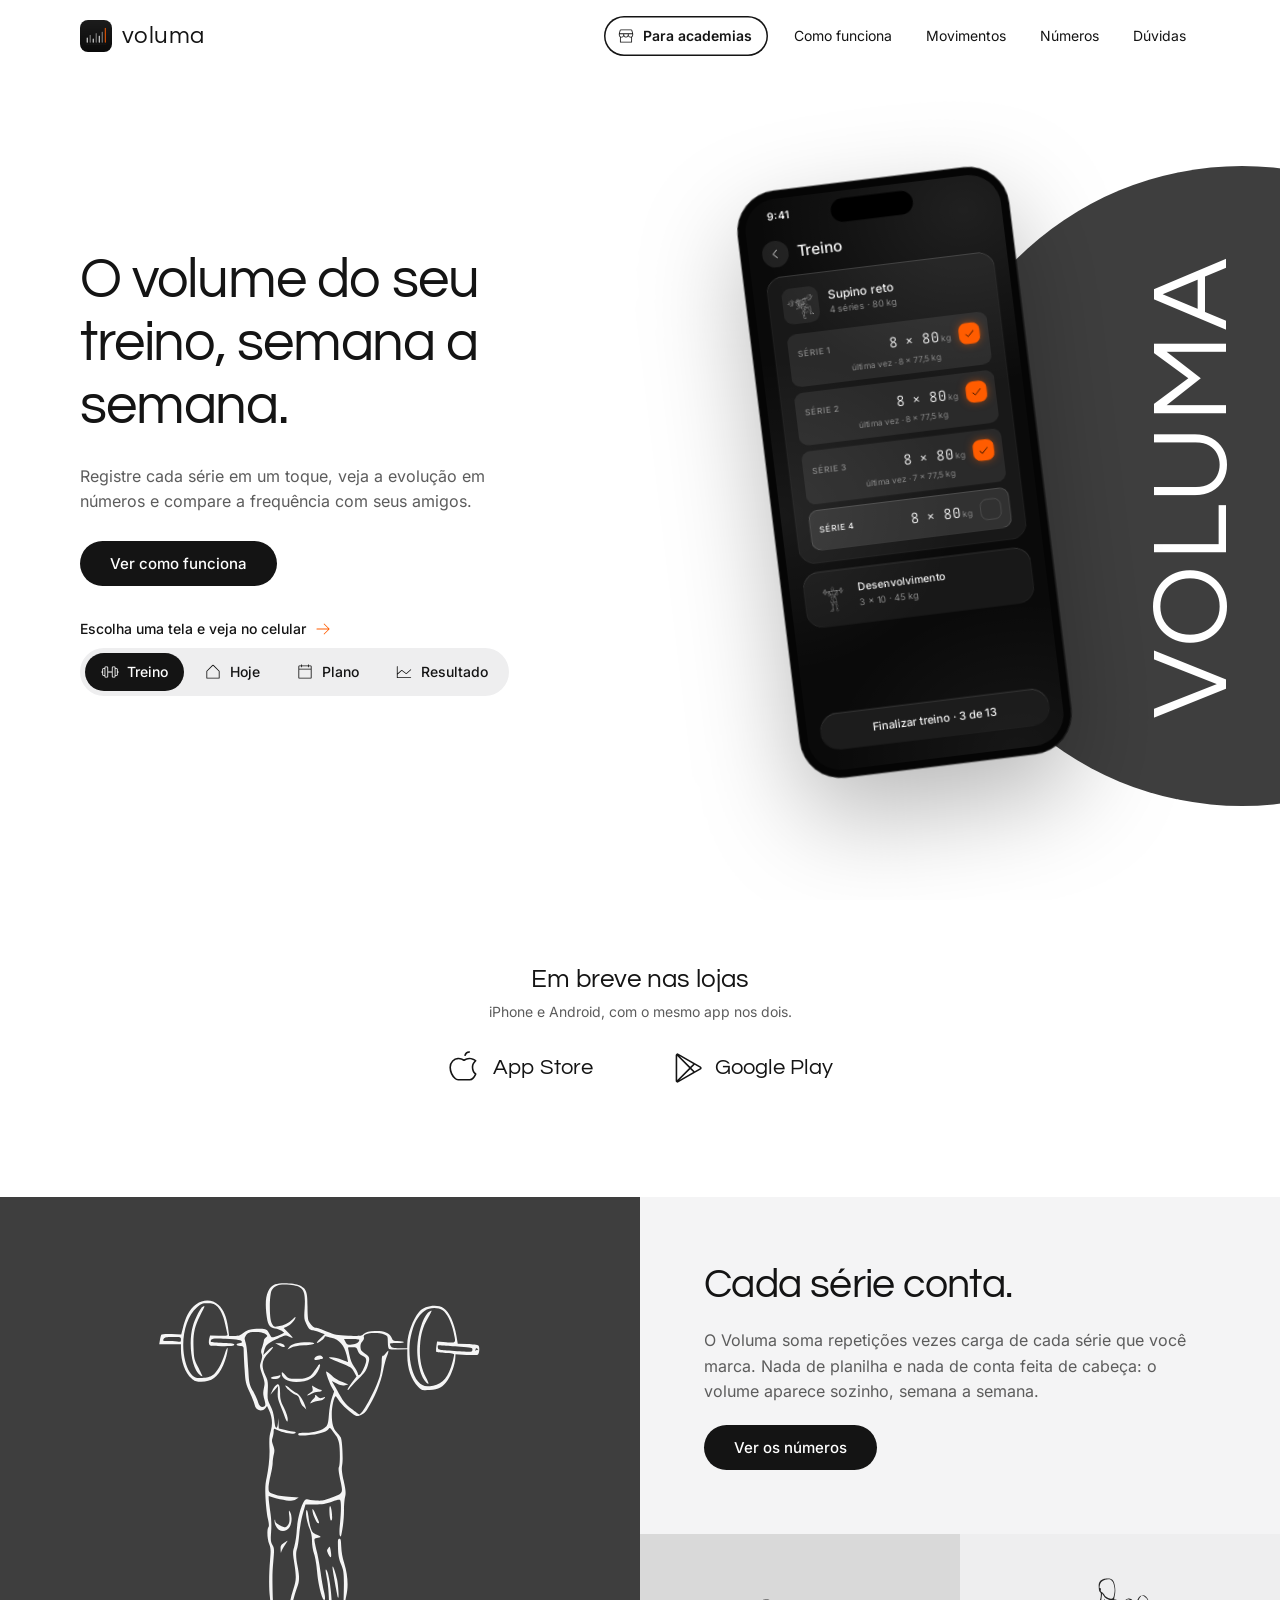
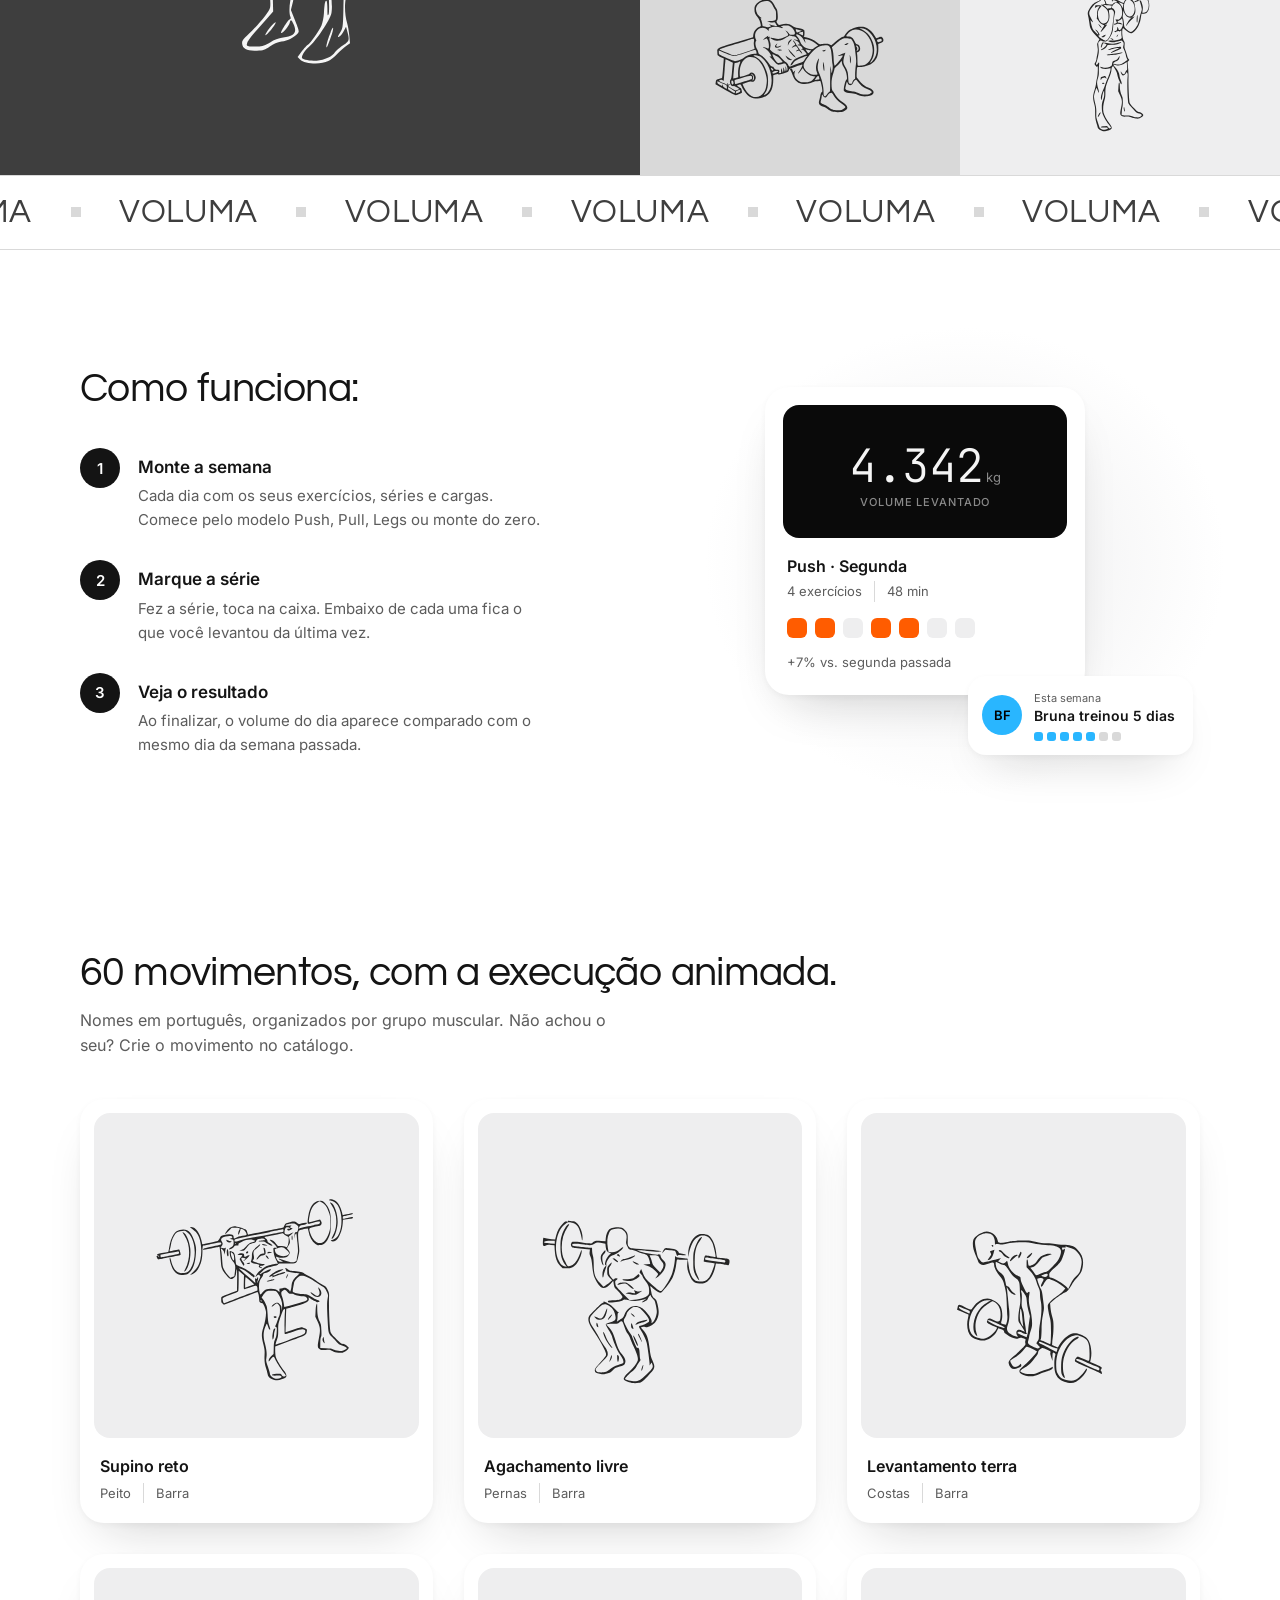
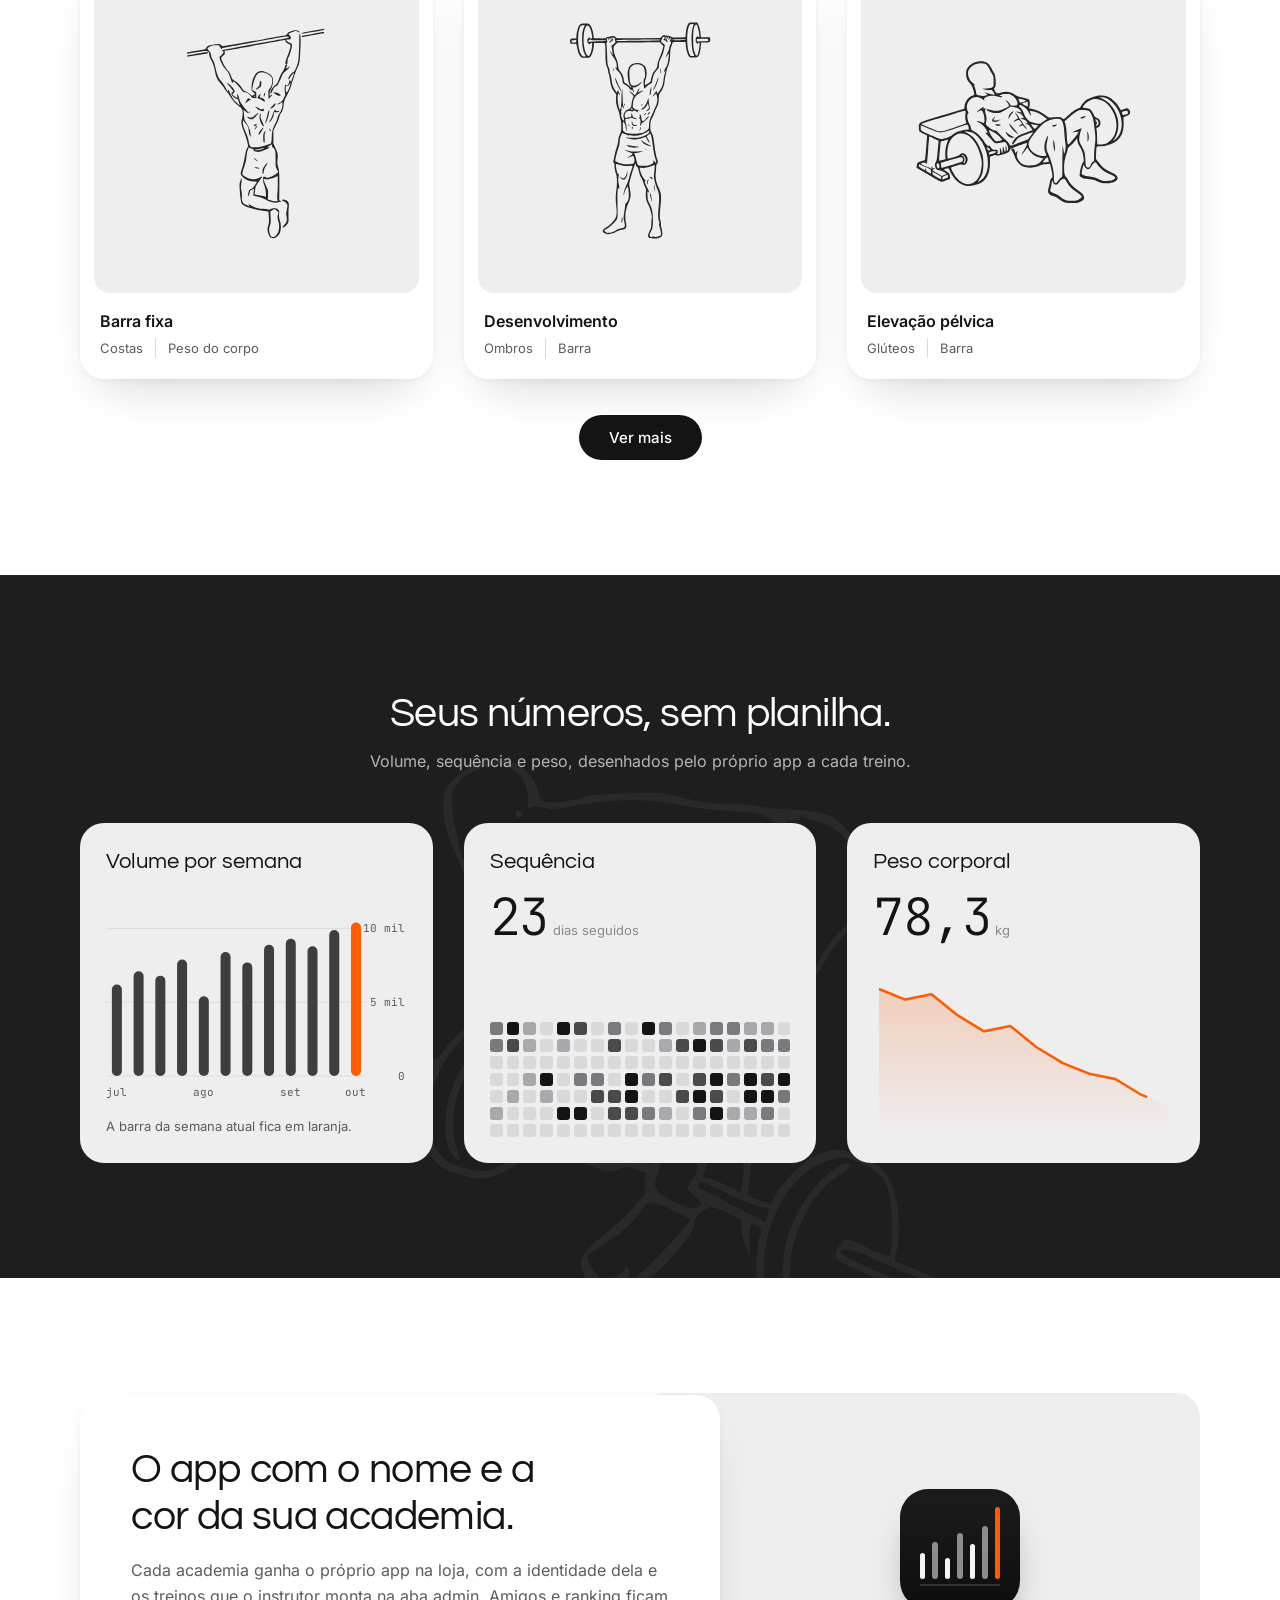
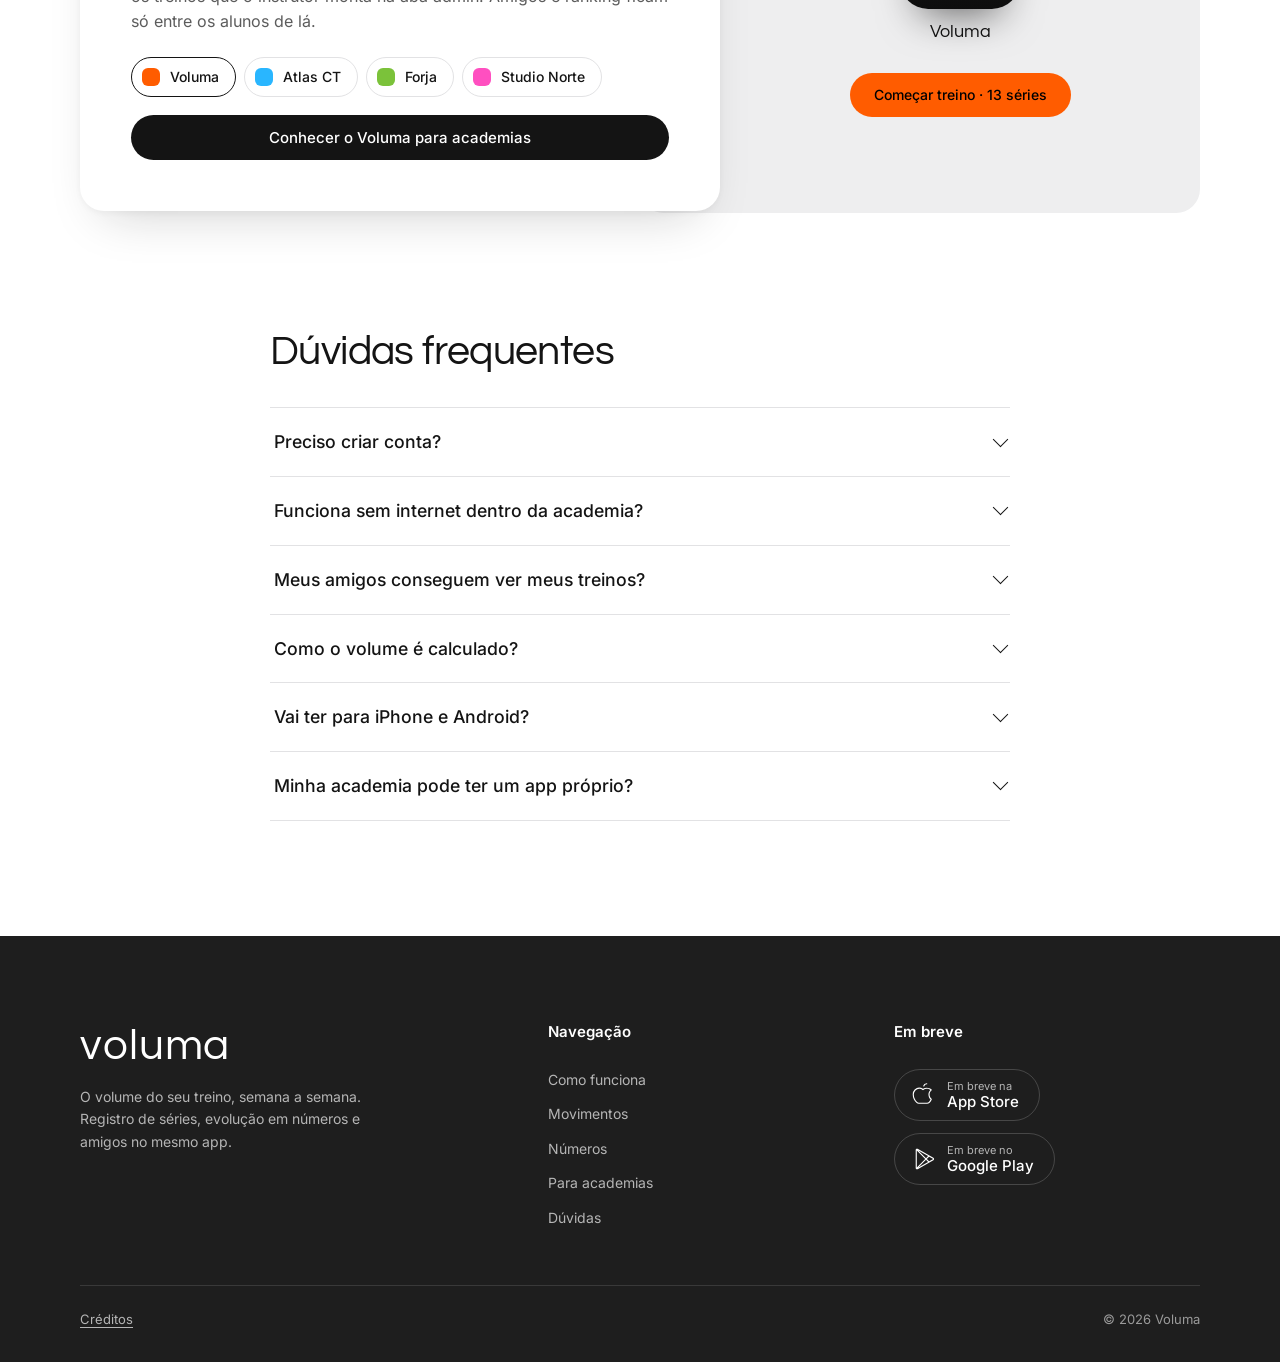
==== commit 8d2ada92: "Revisao visual e textos alinhados com a aba admin - Pagina de alunos: secao e duvida sobre academias" ====
--- a/index.html
+++ b/index.html
@@ -15,7 +15,7 @@
   <link rel="apple-touch-icon" href="assets/icon.png">
   <link rel="preload" href="assets/fonts/questrial-latin-400-normal.woff2" as="font" type="font/woff2" crossorigin>
   <link rel="preload" href="assets/fonts/inter-latin-wght-normal.woff2" as="font" type="font/woff2" crossorigin>
-  <link rel="stylesheet" href="styles.css?v=14">
+  <link rel="stylesheet" href="styles.css?v=23">
 </head>
 <body>
   <a class="skip" href="#conteudo">Pular para o conteúdo</a>
@@ -350,7 +350,7 @@
       <div class="container gyms__wrap">
         <div class="gyms__card">
           <h2 class="h2" id="gyms-title">O app com o nome e a cor da sua academia.</h2>
-          <p class="body">Cada academia ganha o próprio app na loja, com a identidade dela e treinos combinados com o instrutor. Amigos e ranking ficam só entre os alunos de lá.</p>
+          <p class="body">Cada academia ganha o próprio app na loja, com a identidade dela e os treinos que o instrutor monta na aba admin. Amigos e ranking ficam só entre os alunos de lá.</p>
           <div class="swatches" role="group" aria-label="Experimente uma cor de academia">
             <button type="button" class="swatch" style="--c:#FF5C00" aria-pressed="true" data-name="Voluma">Voluma</button>
             <button type="button" class="swatch" style="--c:#29B6FF" aria-pressed="false" data-name="Atlas CT">Atlas CT</button>
@@ -378,7 +378,7 @@
           <details><summary>Meus amigos conseguem ver meus treinos?</summary><p>Só se os dois aceitarem a amizade e você ligar o compartilhamento, que começa desligado. Mesmo assim, o ranking compara dias treinados, não a carga.</p></details>
           <details><summary>Como o volume é calculado?</summary><p>Repetições vezes carga, somando só as séries que você marcou como feitas. O número nunca é digitado à mão.</p></details>
           <details><summary>Vai ter para iPhone e Android?</summary><p>Sim. O Voluma está chegando às duas lojas, App Store e Google Play.</p></details>
-          <details><summary>Minha academia pode ter um app próprio?</summary><p>Pode. Cada academia ganha um app com o nome e a cor dela, e os treinos sugeridos são combinados antes com o instrutor.</p></details>
+          <details><summary>Minha academia pode ter um app próprio?</summary><p>Pode. Cada academia ganha um app com o nome, o logo e as cores dela, e o instrutor monta os treinos numa aba admin, só para a equipe da academia.</p></details>
         </div>
       </div>
     </section>
@@ -410,6 +410,6 @@
     </div>
   </footer>
 
-  <script src="main.js?v=14" defer></script>
+  <script src="main.js?v=23" defer></script>
 </body>
 </html>
--- a/styles.css
+++ b/styles.css
@@ -543,6 +543,229 @@
 .cta-final .container { display: grid; justify-items: center; gap: 20px; }
 .cta-final .h2 { max-width: 20ch; }
 .cta-final p { color: #D2D2D2; max-width: 50ch; }
+.band .lead-dark, .band .body, .cta-final p, .case__note { text-wrap: balance; }
+.config__note a { color: var(--ink); font-weight: 600; text-underline-offset: 3px; }
+
+/* ========== EXEMPLO PRONTO: a Ironberg (simulacao autorizada) ==========
+   As telas sao as mesmas do Voluma. O atributo data-look da secao troca o
+   tema: "ironberg" (preto, grafite e vermelho, titulos condensados) ou
+   "voluma" (o padrao escuro). */
+@font-face { font-family: "Barlow Condensed"; src: url("assets/fonts/barlow-condensed-latin-700-normal.woff2") format("woff2"); font-weight: 700; font-style: normal; font-display: swap; }
+@font-face { font-family: "Barlow Condensed"; src: url("assets/fonts/barlow-condensed-latin-800-normal.woff2") format("woff2"); font-weight: 800; font-style: normal; font-display: swap; }
+@font-face { font-family: "Barlow Condensed"; src: url("assets/fonts/barlow-condensed-latin-800-italic.woff2") format("woff2"); font-weight: 800; font-style: italic; font-display: swap; }
+.case { --cond: "Barlow Condensed", "Arial Narrow", sans-serif; --red: #D20000; --neon: #F20404; padding: clamp(72px, 9vw, 128px) 0; background: var(--grey-1); overflow-x: clip; }
+.case__head { display: grid; grid-template-columns: minmax(0, 1fr) minmax(0, 420px); gap: clamp(32px, 5vw, 72px); align-items: end; }
+.case__copy { display: grid; justify-items: start; gap: 18px; }
+.case__tag { font: 500 13px/1 var(--sans); padding: 8px 14px; border-radius: 999px; background: #fff; color: var(--ink-2); box-shadow: inset 0 0 0 1px var(--line); }
+.case .lead { max-width: 52ch; }
+.seg { display: inline-flex; gap: 4px; padding: 4px; border-radius: 999px; background: #fff; box-shadow: inset 0 0 0 1px var(--line); }
+.seg button { border: 0; background: transparent; padding: 11px 18px; border-radius: 999px; font: 500 14px/1 var(--sans); color: var(--ink-2); cursor: pointer; transition: background-color 0.25s var(--ease), color 0.25s var(--ease), transform 0.15s var(--ease); }
+.seg button:hover { color: var(--ink); }
+.seg button:active { transform: scale(0.97); }
+.seg button[aria-pressed="true"] { background: var(--ink); color: #fff; }
+.seg button:focus-visible { outline: 2px solid var(--ink); outline-offset: 2px; }
+
+.kit { background: #fff; border-radius: var(--r-card); box-shadow: var(--shadow); padding: 24px; display: grid; gap: 20px; }
+.kit__brand { display: flex; align-items: center; gap: 14px; }
+.kit__brand b { display: block; font: 800 28px/1 var(--cond); letter-spacing: 0.01em; text-transform: uppercase; color: #080808; }
+.kit__brand small { display: block; font-size: 13px; color: var(--ink-2); margin-top: 6px; }
+.kit__colors { display: grid; grid-template-columns: repeat(3, minmax(0, 1fr)); gap: 10px; }
+.chip { display: grid; gap: 4px; }
+.chip i { height: 48px; border-radius: 12px; background: var(--c); box-shadow: inset 0 0 0 1px rgba(0, 0, 0, 0.07); margin-bottom: 4px; }
+.chip b { font: 500 13px/1.2 var(--sans); }
+.chip code { font: 400 11px/1 var(--mono); color: var(--ink-2); }
+.kit__list { display: grid; gap: 10px; padding-top: 16px; border-top: 1px solid var(--line); }
+.kit__list li { display: grid; grid-template-columns: 20px 1fr; gap: 10px; font-size: 14px; color: var(--ink-2); }
+.kit__list svg { width: 18px; height: 18px; fill: var(--ink); margin-top: 2px; }
+
+
+.case__phones { --s: 0.56; display: grid; grid-template-columns: repeat(4, max-content); justify-content: space-between; gap: 24px; margin-top: clamp(40px, 6vw, 72px); }
+.case__item { display: grid; justify-items: center; gap: 16px; margin: 0; }
+.case__item .phone-wrap { filter: drop-shadow(0 30px 40px rgba(0, 0, 0, 0.2)); }
+.case__item figcaption { font: 500 14px/1 var(--sans); color: var(--ink-2); }
+.case__note { margin-top: 36px; text-align: center; font-size: 13px; color: var(--ink-2); }
+
+/* Telas que existem nas duas versoes */
+.splash { display: grid; place-items: center; }
+.splash__in { display: grid; justify-items: center; gap: 26px; }
+.splash__in img { width: 104px; height: 104px; border-radius: 26px; }
+.splash__voluma { font: 400 34px/1 var(--display); color: #F5F5F5; }
+.app-head--brand { display: flex; justify-content: space-between; align-items: center; gap: 12px; }
+.tag { display: inline-block; margin-top: 10px; padding: 6px 9px; border-radius: 999px; font: 600 10px/1 var(--sans); letter-spacing: 0.08em; }
+.scope { justify-self: start; padding: 8px 12px; border-radius: 999px; background: var(--s2); font: 500 12px/1 var(--sans); color: var(--text-2); }
+.card--rank { padding: 6px 20px; }
+.rank { display: flex; align-items: center; gap: 12px; padding: 10px 0; }
+.rank + .rank { border-top: 0.5px solid var(--divider); }
+.rank__pos { width: 16px; flex: none; text-align: center; font: 400 14px/1 var(--mono); color: var(--text-2); }
+.av { width: 34px; height: 34px; flex: none; border-radius: 50%; display: grid; place-items: center; background: var(--av); color: #fff; font: 600 12px/1 var(--sans); }
+.rank__name { flex: 1; font-weight: 500; }
+.rank b { font: 300 18px/1 var(--mono); }
+.rank b i { font: 400 11px/1 var(--sans); font-style: normal; color: var(--text-2); margin-left: 4px; }
+.rank.is-me { margin-inline: -12px; padding-inline: 12px; border-radius: 14px; background: var(--s2); }
+.rank.is-me, .rank.is-me + .rank { border-top-color: transparent; }
+.rank__foot { font-size: 12px; color: var(--text-2); text-align: center; }
+
+/* Mostra so o que e de cada versao */
+.case:not([data-look="ironberg"]) .only-ironberg,
+.case:not([data-look="garra"]) .only-garra,
+.case:not([data-look="voluma"]) .only-voluma,
+.case[data-look="garra"] .not-garra,
+.case[data-look="voluma"] .not-voluma { display: none; }
+
+/* Versao Ironberg: preto, grafite e vermelho; titulos condensados como no site deles */
+.case[data-look="ironberg"] .screen {
+  --text: #F4F4F4; --text-2: #9A9A9A; --divider: rgba(255, 255, 255, 0.09); --border-strong: rgba(255, 255, 255, 0.2); --s2: rgba(255, 255, 255, 0.06);
+  background:
+    radial-gradient(420px 320px at 90% 0%, rgba(210, 0, 0, 0.24), transparent 70%),
+    linear-gradient(180deg, #131315 0%, #080808 60%);
+}
+.case[data-look="ironberg"] .screen.splash {
+  background:
+    radial-gradient(360px 360px at 50% 42%, rgba(210, 0, 0, 0.38), transparent 70%),
+    #040404;
+}
+.case[data-look="ironberg"] .screen .card { background: #151517; box-shadow: inset 0 1px 0 rgba(255, 255, 255, 0.07), inset 0 0 0 1px rgba(255, 255, 255, 0.05); }
+.case[data-look="ironberg"] .app-title { font: 800 38px/1 var(--cond); text-transform: uppercase; letter-spacing: 0.01em; }
+.case[data-look="ironberg"] .app-title--sm { font-size: 30px; }
+.case[data-look="ironberg"] .sec { font: 700 24px/1.1 var(--cond); text-transform: uppercase; letter-spacing: 0.01em; }
+.case[data-look="ironberg"] .sec--sm { font-size: 21px; }
+.case[data-look="ironberg"] .lbl--section { color: var(--neon); }
+.case[data-look="ironberg"] .tag { color: #FF5A5A; box-shadow: inset 0 0 0 1px rgba(242, 4, 4, 0.6); }
+.case[data-look="ironberg"] .ring .ring__arc { stroke: var(--neon); }
+.case[data-look="ironberg"] .btn-accent,
+.case[data-look="ironberg"] .finish { background: var(--red); color: #fff; font: 700 20px/1 var(--cond); letter-spacing: 0.06em; text-transform: uppercase; box-shadow: 0 0 28px -4px rgba(242, 4, 4, 0.65); }
+.case[data-look="ironberg"] .screen .matrix i { background: rgba(255, 255, 255, 0.06); }
+.case[data-look="ironberg"] .screen .matrix i[data-l="1"] { background: rgba(242, 4, 4, 0.3); }
+.case[data-look="ironberg"] .screen .matrix i[data-l="2"] { background: rgba(242, 4, 4, 0.52); }
+.case[data-look="ironberg"] .screen .matrix i[data-l="3"] { background: rgba(242, 4, 4, 0.76); }
+.case[data-look="ironberg"] .screen .matrix i[data-l="4"] { background: var(--neon); }
+.case[data-look="ironberg"] .tabbar { background: #151517; box-shadow: inset 0 1px 0 rgba(255, 255, 255, 0.1), 0 0 0 1px rgba(255, 255, 255, 0.06); }
+.case[data-look="ironberg"] .tabbar svg { fill: #5E5E62; }
+.case[data-look="ironberg"] .tabbar svg.on { fill: var(--neon); }
+.case[data-look="ironberg"] .set.is-next { background: rgba(210, 0, 0, 0.08); border-color: rgba(242, 4, 4, 0.75); }
+.case[data-look="ironberg"] .set.is-done .cell { background: var(--red); border-color: var(--red); box-shadow: 0 0 14px -2px rgba(242, 4, 4, 0.75); }
+.case[data-look="ironberg"] .cell svg { fill: #fff; }
+.case[data-look="ironberg"] .rank.is-me { background: rgba(210, 0, 0, 0.16); }
+.case[data-look="ironberg"] .rank.is-me .av { background: var(--red); }
+.case[data-look="ironberg"] .scope { background: rgba(210, 0, 0, 0.18); color: #FF6B6B; }
+.case[data-look="voluma"] .rank.is-me .av { background: var(--accent); color: #000; }
+
+/* Versao Garra: tema claro, azul e grafite, titulos condensados */
+.garra-icon { width: 56px; height: 56px; flex: none; border-radius: 16px; background: #1747F5; color: #fff; display: grid; place-items: center; box-shadow: 0 10px 20px -10px rgba(23, 71, 245, 0.7); }
+.garra-icon svg { width: 66%; height: 66%; }
+.garra-icon--xs { width: 44px; height: 44px; border-radius: 13px; box-shadow: 0 6px 14px -8px rgba(23, 71, 245, 0.8); }
+.garra-mark--xl { width: 150px; height: 150px; color: #1747F5; }
+.garra-word { display: grid; justify-items: center; font: italic 800 84px/0.9 var(--cond); letter-spacing: 0.01em; text-transform: uppercase; color: #0F1115; }
+.garra-word small { font: 700 15px/1 var(--cond); font-style: normal; letter-spacing: 0.5em; padding-left: 0.5em; margin-top: 14px; color: #1747F5; }
+.kit__voluma { width: 56px; height: 56px; border-radius: 16px; flex: none; }
+.kit__brand .kit__name--voluma { font: 400 26px/1 var(--display); text-transform: none; letter-spacing: 0; }
+.case[data-look="garra"] .kit__brand b { color: #0F1115; }
+
+.case[data-look="garra"] .screen {
+  --text: #0F1115; --text-2: #6B7280; --divider: rgba(15, 17, 21, 0.1); --border-strong: rgba(15, 17, 21, 0.2); --s2: #EEF1F6;
+  color: var(--text);
+  background:
+    radial-gradient(420px 320px at 92% 0%, rgba(23, 71, 245, 0.14), transparent 70%),
+    #F6F7F9;
+}
+.case[data-look="garra"] .screen.splash {
+  background:
+    radial-gradient(380px 380px at 50% 42%, rgba(23, 71, 245, 0.12), transparent 70%),
+    #FFFFFF;
+}
+.case[data-look="garra"] .screen .card { background: #fff; box-shadow: 0 1px 2px rgba(15, 17, 21, 0.05), 0 12px 24px -16px rgba(15, 17, 21, 0.28); }
+.case[data-look="garra"] .back { background: #fff; box-shadow: 0 1px 2px rgba(15, 17, 21, 0.1); }
+.case[data-look="garra"] .app-title { font: italic 800 38px/1 var(--cond); text-transform: uppercase; letter-spacing: 0.01em; }
+.case[data-look="garra"] .app-title--sm { font-size: 30px; }
+.case[data-look="garra"] .sec { font: 700 24px/1.1 var(--cond); text-transform: uppercase; letter-spacing: 0.01em; }
+.case[data-look="garra"] .sec--sm { font-size: 21px; }
+.case[data-look="garra"] .lbl--section { color: #1747F5; }
+.case[data-look="garra"] .tag { color: #1747F5; box-shadow: inset 0 0 0 1px rgba(23, 71, 245, 0.5); }
+.case[data-look="garra"] .ring circle { stroke: #E3E7EF; }
+.case[data-look="garra"] .ring .ring__arc { stroke: #1747F5; }
+.case[data-look="garra"] .btn-accent,
+.case[data-look="garra"] .finish { background: #1747F5; color: #fff; font: 700 20px/1 var(--cond); letter-spacing: 0.06em; text-transform: uppercase; box-shadow: 0 12px 24px -12px rgba(23, 71, 245, 0.8); }
+.case[data-look="garra"] .screen .matrix i { background: #E3E7EF; }
+.case[data-look="garra"] .screen .matrix i[data-l="1"] { background: #C3D0FD; }
+.case[data-look="garra"] .screen .matrix i[data-l="2"] { background: #8AA4FA; }
+.case[data-look="garra"] .screen .matrix i[data-l="3"] { background: #4D73F7; }
+.case[data-look="garra"] .screen .matrix i[data-l="4"] { background: #1747F5; }
+.case[data-look="garra"] .tabbar { background: #fff; box-shadow: 0 12px 30px -14px rgba(15, 17, 21, 0.35), 0 0 0 1px rgba(15, 17, 21, 0.06); }
+.case[data-look="garra"] .tabbar svg { fill: #A0A7B4; }
+.case[data-look="garra"] .tabbar svg.on { fill: #1747F5; }
+.case[data-look="garra"] .ex-head img { background: #F1F3F7; opacity: 1; }
+.case[data-look="garra"] .card--row img { opacity: 0.9; }
+.case[data-look="garra"] .set.is-next { background: #F2F5FF; border-color: #1747F5; }
+.case[data-look="garra"] .set.is-done .cell { background: #1747F5; border-color: #1747F5; box-shadow: none; }
+.case[data-look="garra"] .cell svg { fill: #fff; }
+.case[data-look="garra"] .rank.is-me { background: #E8EEFF; }
+.case[data-look="garra"] .rank.is-me .av { background: #1747F5; }
+.case[data-look="garra"] .scope { background: #fff; color: #1747F5; box-shadow: 0 1px 2px rgba(15, 17, 21, 0.08); }
+.ib-icon { width: 56px; height: 56px; flex: none; border-radius: 16px; background: #000; display: grid; place-items: center; box-shadow: inset 0 0 0 1px rgba(242, 4, 4, 0.5), 0 10px 20px -10px rgba(210, 0, 0, 0.7); }
+.ib-icon img { width: 50px; height: auto; }
+.ib-icon--xs { width: 46px; height: 46px; border-radius: 13px; box-shadow: inset 0 0 0 1px rgba(242, 4, 4, 0.5), 0 0 16px -4px rgba(242, 4, 4, 0.6); }
+.ib-icon--xs img { width: 42px; }
+.splash__in .splash__logo { width: 250px; height: auto; border-radius: 0; filter: drop-shadow(0 0 8px rgba(242, 4, 4, 0.95)) drop-shadow(0 0 30px rgba(210, 0, 0, 0.7)); }
+.splash__slogan { font: italic 800 26px/1 var(--cond); letter-spacing: 0.06em; text-transform: uppercase; color: #F20404; text-shadow: 0 0 16px rgba(242, 4, 4, 0.7); }
+
+@media (max-width: 1099px) {
+  .case__phones { grid-template-columns: repeat(2, max-content); justify-content: center; column-gap: 48px; row-gap: 40px; }
+}
+@media (max-width: 899px) {
+  .case__head { grid-template-columns: 1fr; align-items: start; }
+  .kit { width: min(100%, 460px); }
+}
+@media (max-width: 599px) {
+  /* No celular, as telas passam de lado, uma por vez */
+  .case__phones { --s: 0.6; display: flex; justify-content: flex-start; gap: 20px; overflow-x: auto; scroll-snap-type: x mandatory; scroll-padding-inline: var(--gutter); margin: 12px calc(var(--gutter) * -1) 0; padding: 24px var(--gutter) 36px; scrollbar-width: none; }
+  .case__phones::-webkit-scrollbar { display: none; }
+  .case__item { flex: none; scroll-snap-align: start; }
+  .case__item .phone-wrap { filter: drop-shadow(0 16px 22px rgba(0, 0, 0, 0.18)); }
+  .case__note { margin-top: 8px; }
+  .seg button { padding: 10px 12px; font-size: 13px; }
+}
+
+/* ========== TREINOS: a academia decide os treinos do app ========== */
+.train { padding: clamp(72px, 9vw, 128px) 0 clamp(24px, 4vw, 56px); overflow-x: clip; }
+.train__grid { display: grid; grid-template-columns: minmax(0, 1fr) minmax(0, 0.8fr); gap: clamp(40px, 6vw, 96px); align-items: center; }
+.train__copy { display: grid; justify-items: start; gap: 20px; }
+.train .lead { max-width: 50ch; }
+.train__list { display: grid; gap: 14px; margin-top: 4px; }
+.train__list li { display: grid; grid-template-columns: 28px 1fr; gap: 14px; align-items: start; color: var(--ink-2); }
+.train__list svg { width: 28px; height: 28px; padding: 7px; border-radius: 50%; background: var(--ink); fill: #fff; }
+.train__list b { color: var(--ink); font-weight: 600; }
+.train__foot { width: min(100%, 520px); padding-top: 16px; border-top: 1px solid var(--line); font-size: 14px; color: var(--ink-2); }
+.train__visual { --s: 0.62; position: relative; justify-self: center; padding: 24px 0; }
+.train__visual::before { content: ""; position: absolute; inset: 6% -35%; background: radial-gradient(closest-side, var(--grey-2), transparent); z-index: -1; }
+.train__visual .phone-wrap { rotate: 4deg; filter: drop-shadow(0 40px 50px rgba(0, 0, 0, 0.28)); }
+.train .tag { margin-top: 8px; background: rgba(255, 92, 0, 0.14); color: #FF8A3D; }
+/* Aba admin: lista de exercicios para arrastar, com um item levantado */
+.train .app-head .tag { margin: 0 0 10px; }
+.card--drag { padding: 8px; display: grid; gap: 6px; }
+.drag { display: flex; align-items: center; gap: 12px; padding: 8px 12px; border-radius: 14px; background: var(--s2); }
+.drag img { width: 36px; height: 36px; opacity: 0.85; flex: none; }
+.drag b { display: block; font-weight: 500; }
+.drag .meta { font-size: 12px; }
+.grip { width: 10px; height: 16px; flex: none; background: radial-gradient(circle, rgba(255, 255, 255, 0.5) 1.3px, transparent 1.7px) 0 0 / 5px 5.33px; }
+.drag-wrap { position: relative; }
+.drag-slot { height: 52px; border-radius: 14px; border: 1.5px dashed rgba(255, 92, 0, 0.65); background: rgba(255, 92, 0, 0.06); }
+.drag.is-lifted { position: absolute; top: -16px; left: 16px; right: -16px; z-index: 2; background: #2A2A2A; rotate: -2.5deg; box-shadow: 0 18px 30px -10px rgba(0, 0, 0, 0.85), 0 0 0 1.5px var(--accent); }
+.add-row { display: flex; align-items: center; justify-content: center; gap: 8px; padding: 10px; border-radius: 16px; border: 1px dashed var(--border-strong); color: var(--text-2); font-size: 14px; }
+.add-row svg { width: 16px; height: 16px; fill: currentColor; }
+.train .finish { background: var(--accent); color: #000; box-shadow: 0 0 24px -2px rgba(255, 92, 0, 0.55); }
+@media (prefers-reduced-motion: no-preference) {
+  .drag.is-lifted { animation: drag-lift 1.8s var(--ease-in-out) infinite alternate; }
+  @keyframes drag-lift { to { translate: 0 -5px; rotate: -1deg; } }
+}
+@media (max-width: 899px) {
+  .train__grid { grid-template-columns: 1fr; }
+  .train__visual { --s: 0.56; }
+}
+
+/* ========== PERSONALIZACAO: faixa escura logo depois do topo ========== */
+.own__kicker { display: inline-block; margin-bottom: 16px; font: 600 13px/1 var(--sans); letter-spacing: 0.22em; text-transform: uppercase; color: var(--accent); }
+.own .h2 { max-width: 20ch; }
+.own .vcard h3 { font-size: clamp(1.4rem, 2.2vw, 1.7rem); }
 
 /* ========== PAGINA DE CREDITOS ========== */
 .credits { max-width: 760px; display: grid; justify-items: start; gap: 36px; padding-top: clamp(40px, 6vw, 72px); padding-bottom: clamp(72px, 9vw, 120px); }
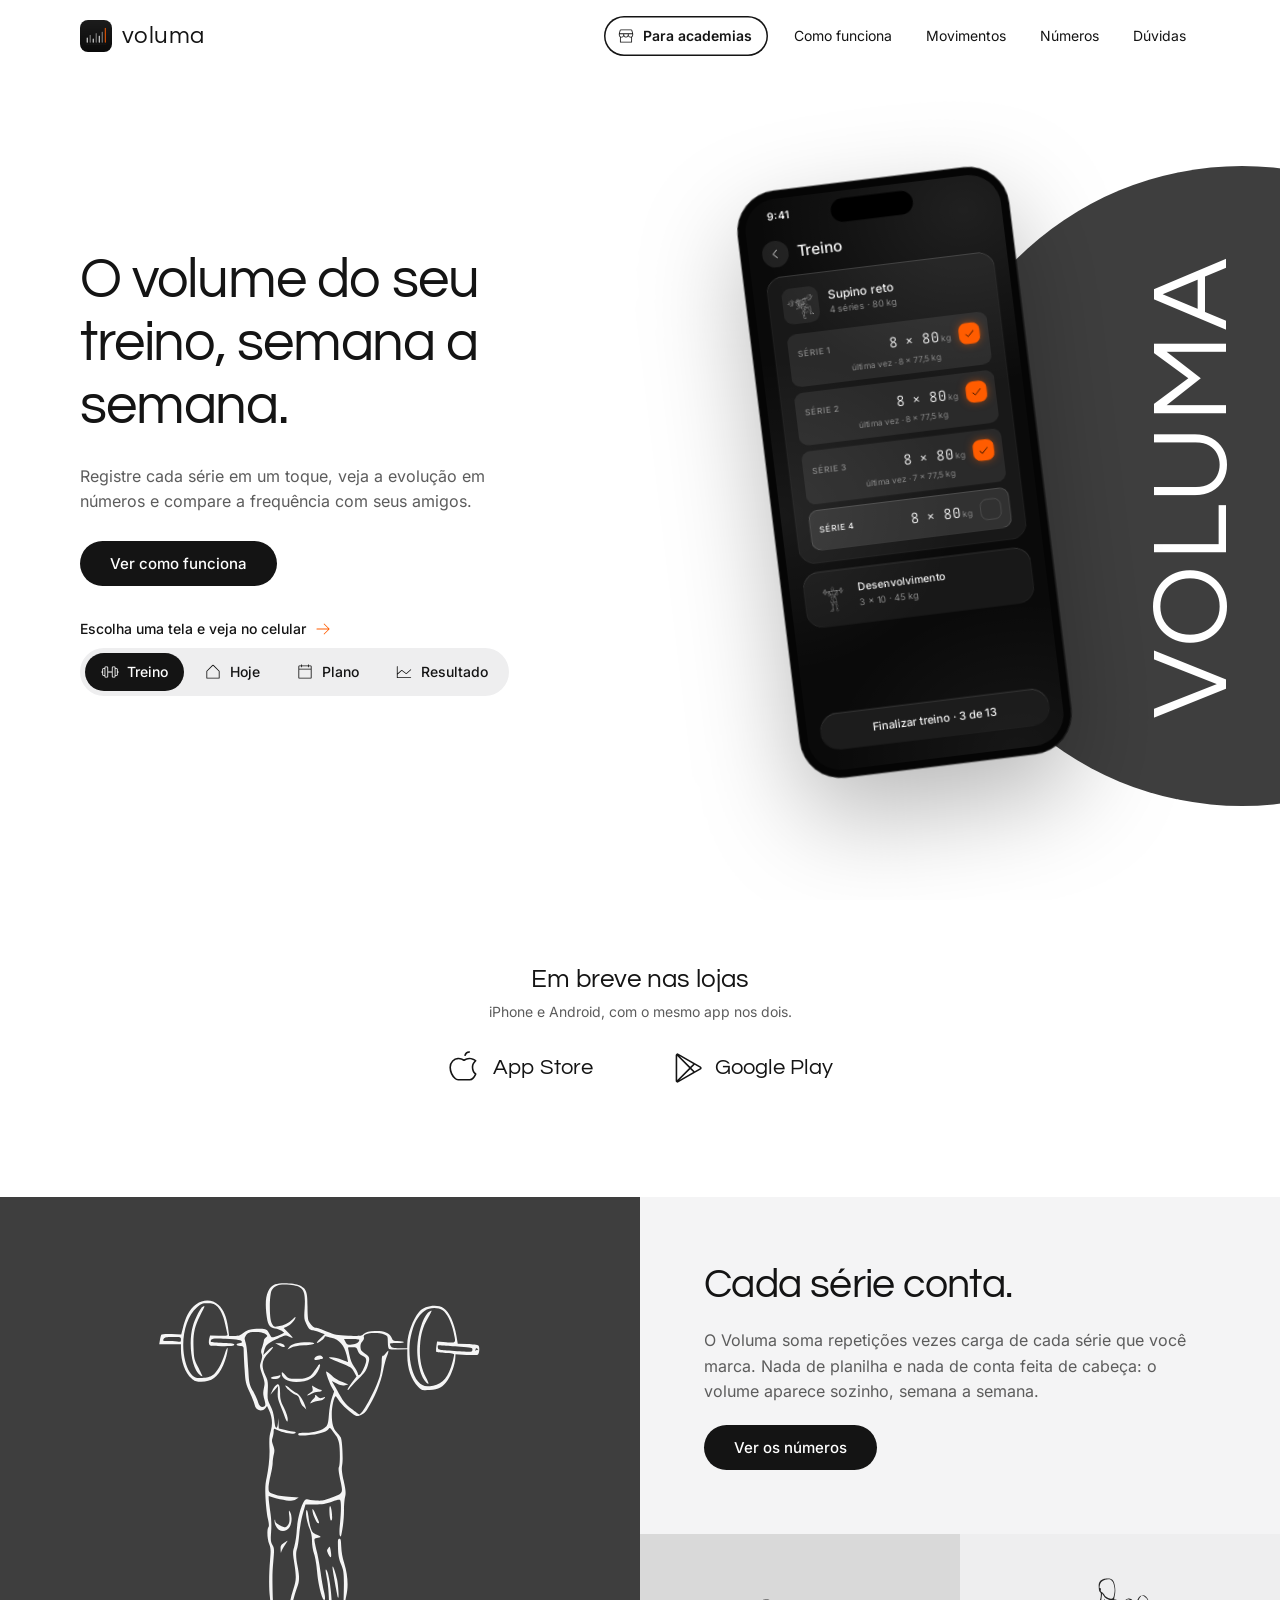
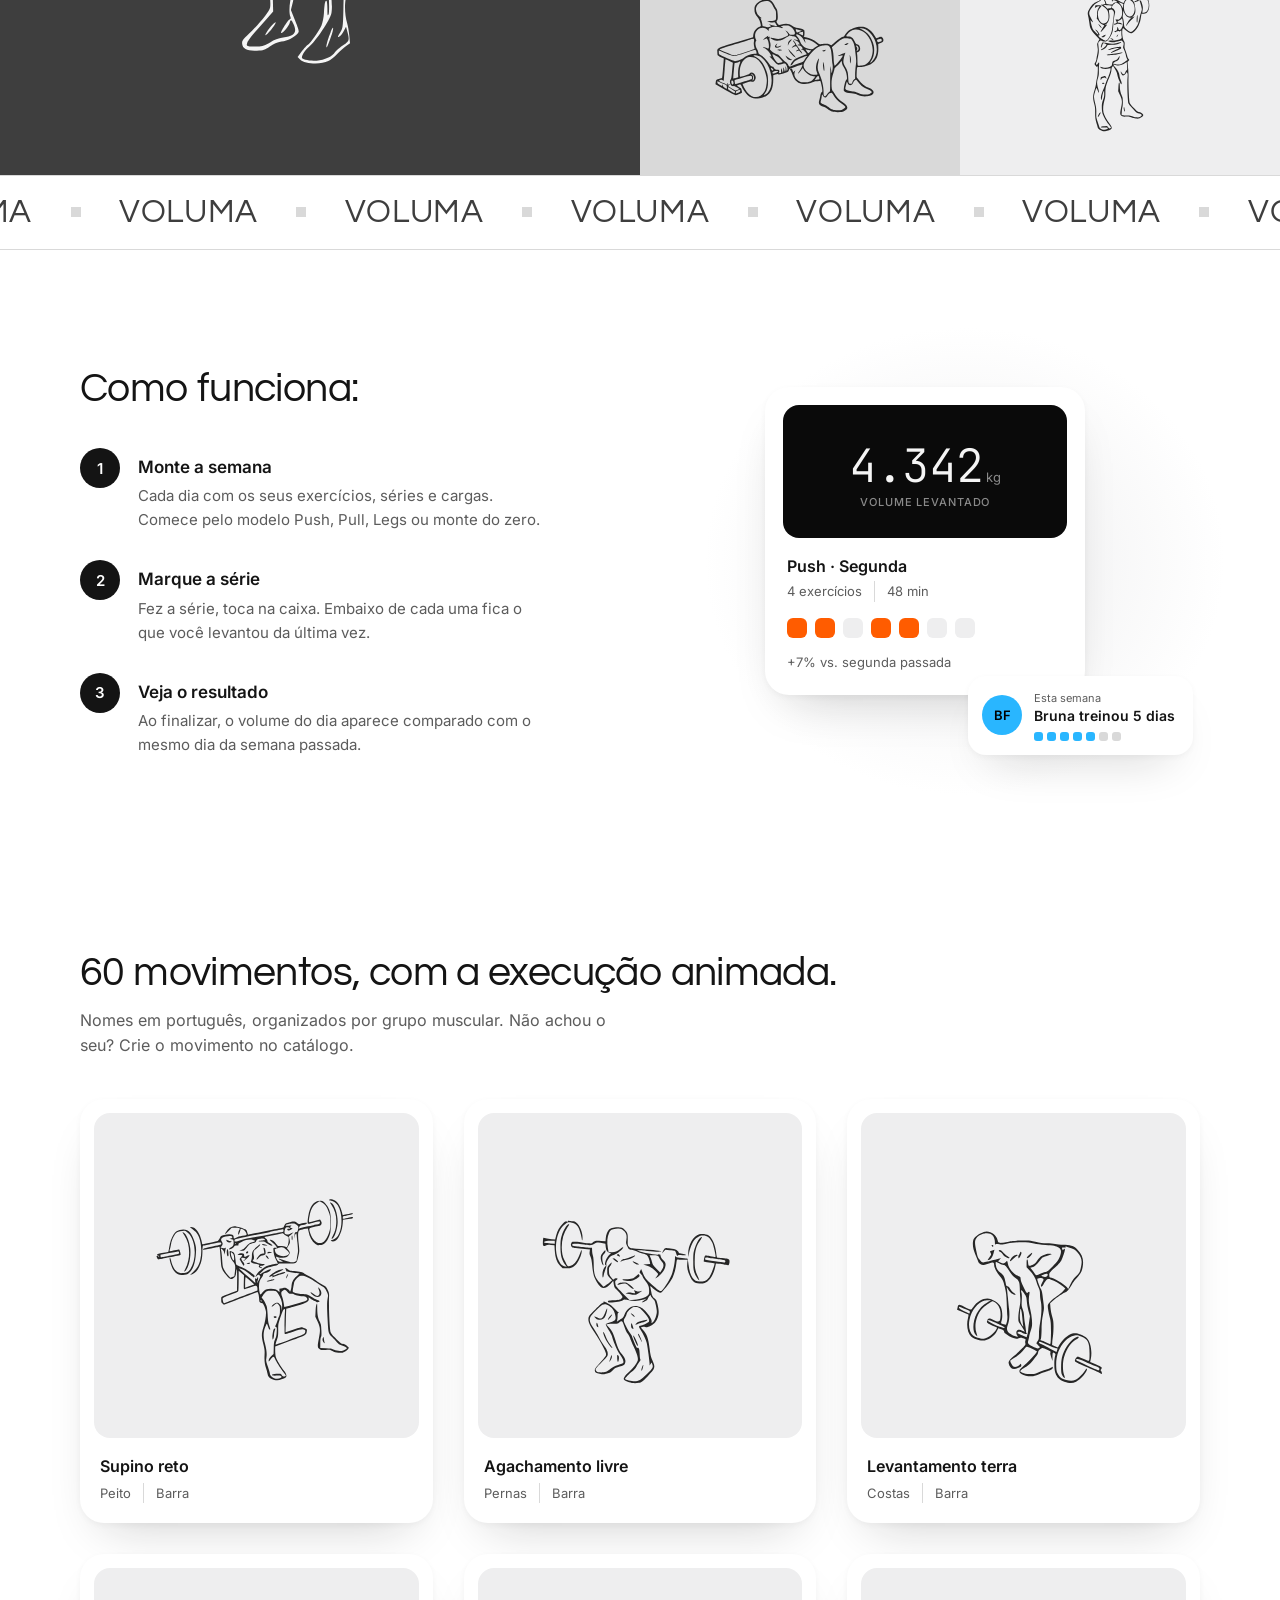
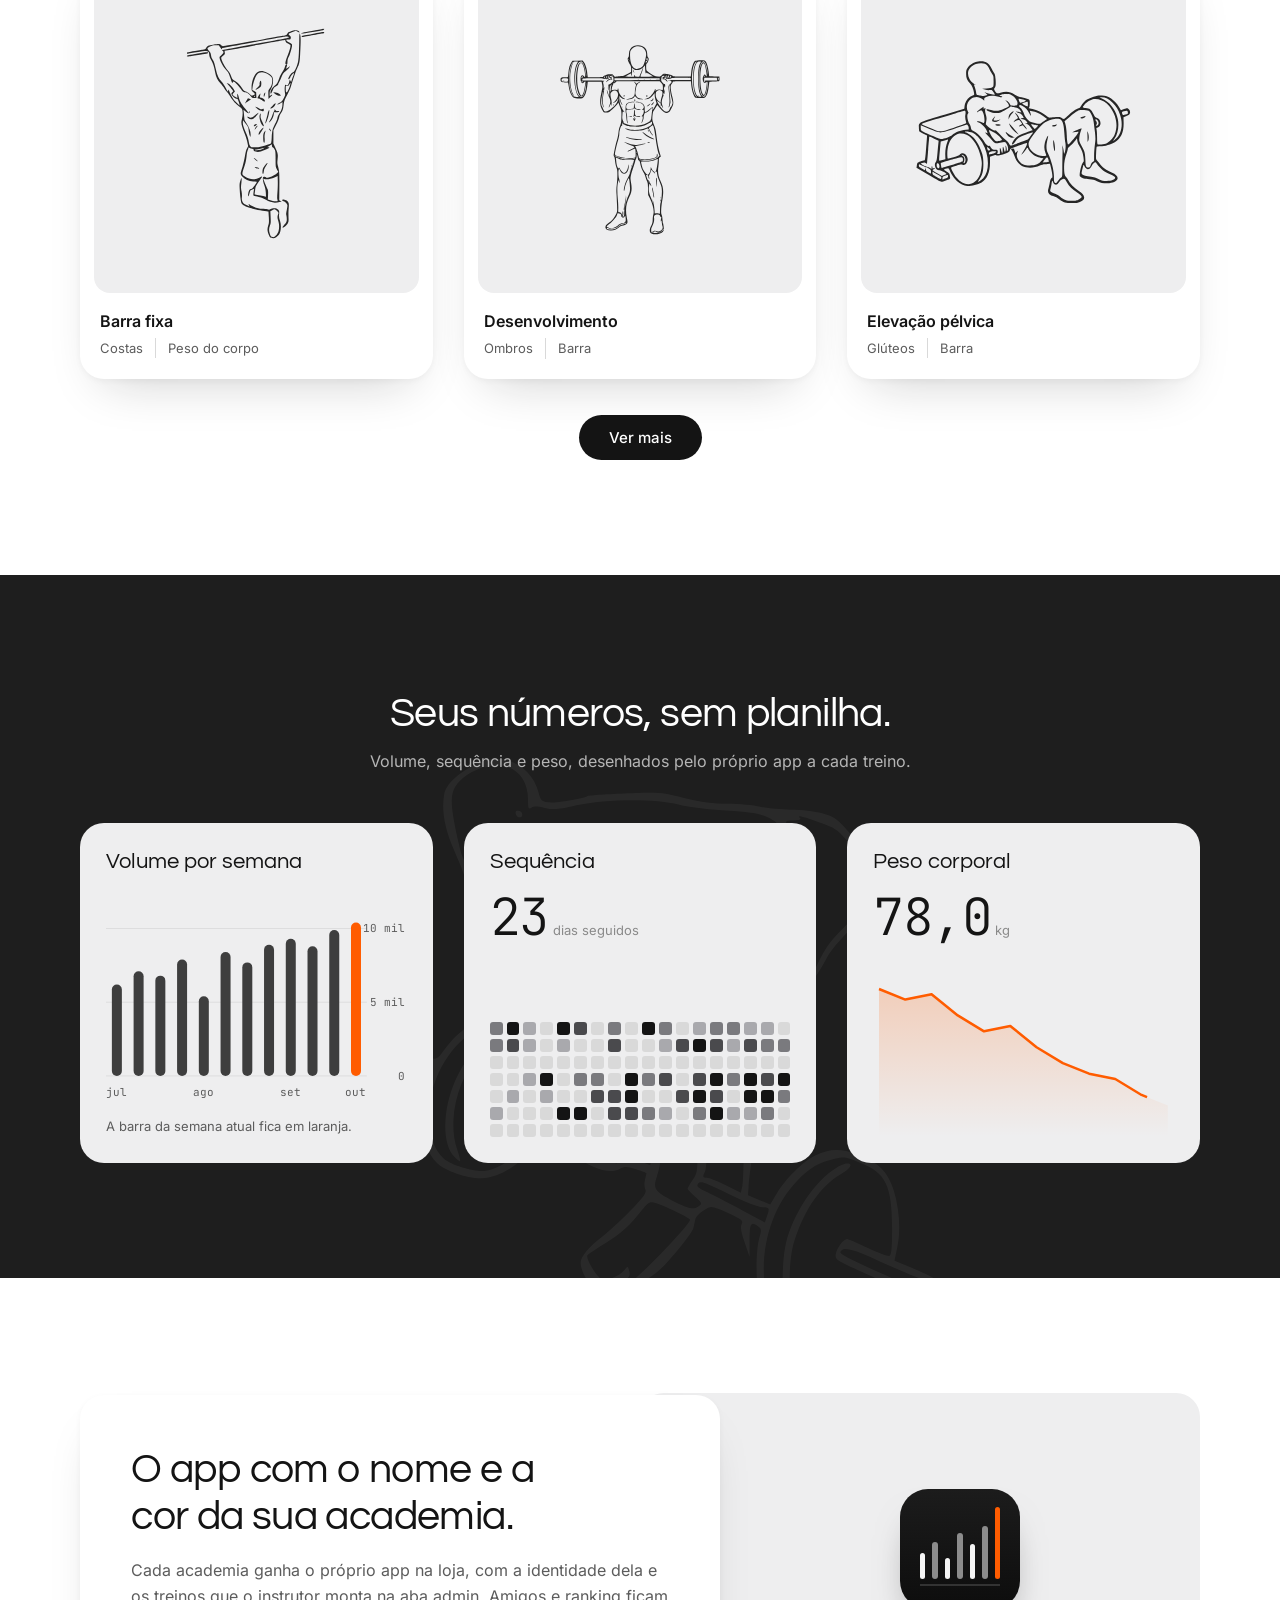
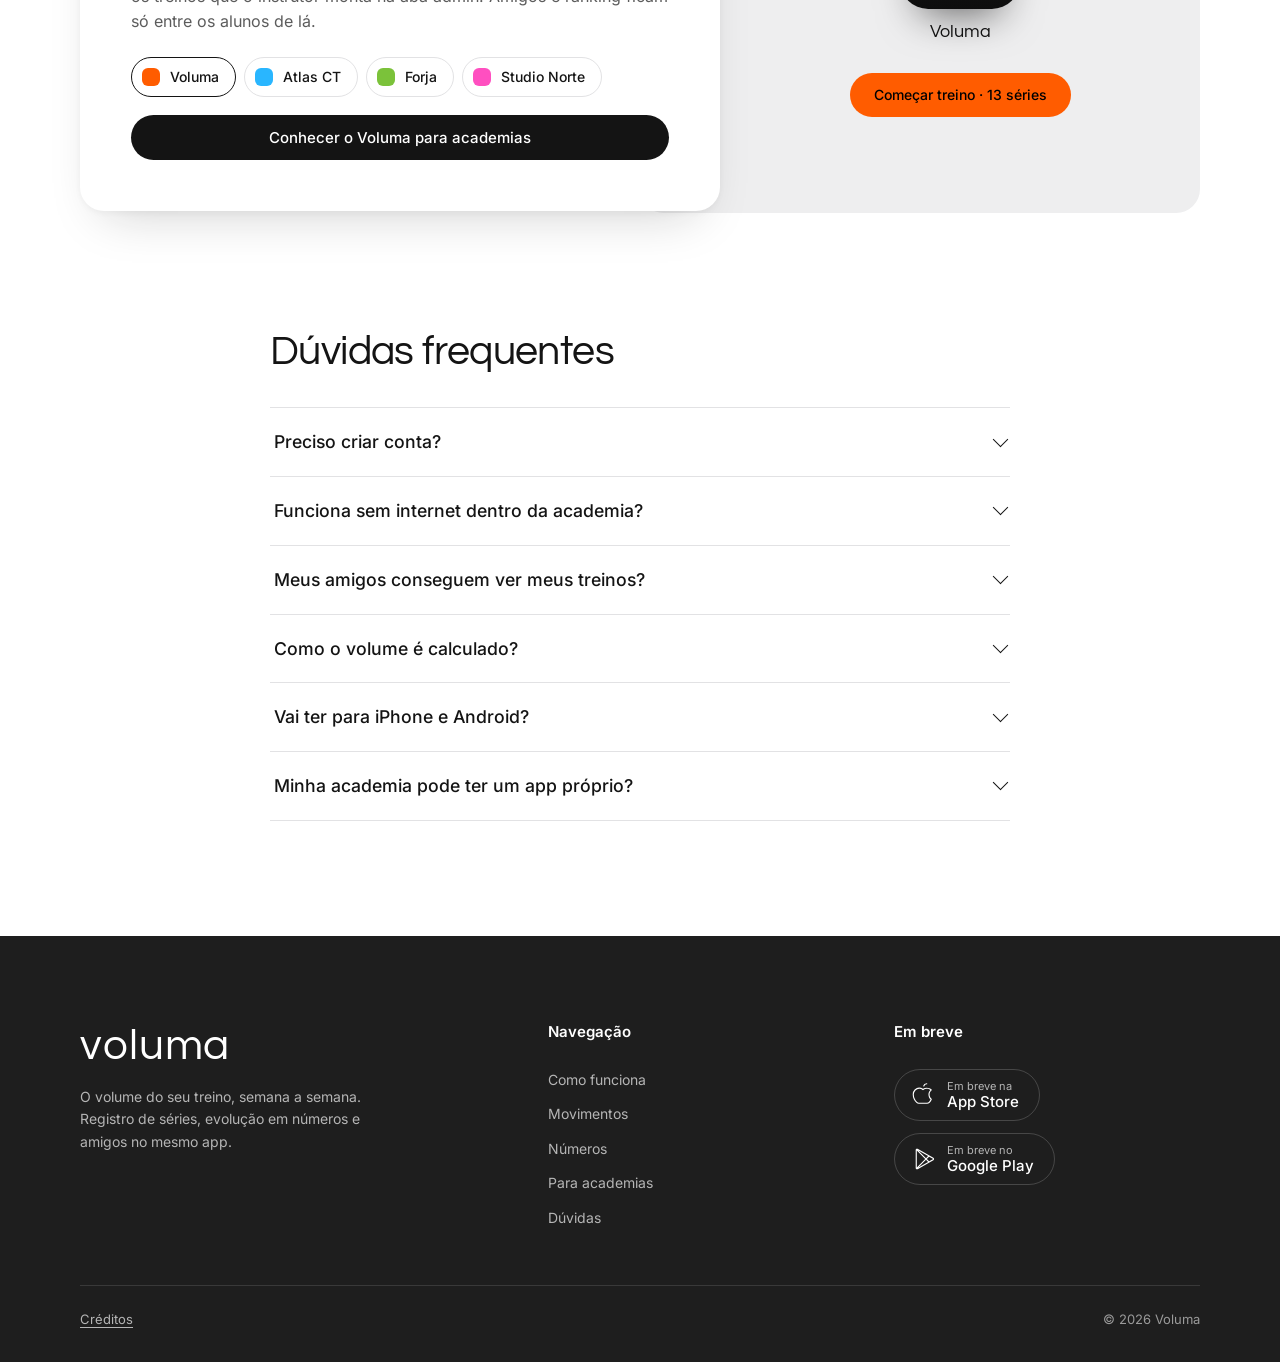
==== commit ad07fa46: "Deixa o celular da aba admin grande, reto e legivel O celular da secao de treinos estava pequeno e i" ====
--- a/index.html
+++ b/index.html
@@ -15,7 +15,7 @@
   <link rel="apple-touch-icon" href="assets/icon.png">
   <link rel="preload" href="assets/fonts/questrial-latin-400-normal.woff2" as="font" type="font/woff2" crossorigin>
   <link rel="preload" href="assets/fonts/inter-latin-wght-normal.woff2" as="font" type="font/woff2" crossorigin>
-  <link rel="stylesheet" href="styles.css?v=23">
+  <link rel="stylesheet" href="styles.css?v=24">
 </head>
 <body>
   <a class="skip" href="#conteudo">Pular para o conteúdo</a>
--- a/styles.css
+++ b/styles.css
@@ -735,31 +735,43 @@
 .train__list svg { width: 28px; height: 28px; padding: 7px; border-radius: 50%; background: var(--ink); fill: #fff; }
 .train__list b { color: var(--ink); font-weight: 600; }
 .train__foot { width: min(100%, 520px); padding-top: 16px; border-top: 1px solid var(--line); font-size: 14px; color: var(--ink-2); }
-.train__visual { --s: 0.62; position: relative; justify-self: center; padding: 24px 0; }
+.train__visual { --s: 0.86; position: relative; justify-self: center; padding: 24px 0; }
 .train__visual::before { content: ""; position: absolute; inset: 6% -35%; background: radial-gradient(closest-side, var(--grey-2), transparent); z-index: -1; }
-.train__visual .phone-wrap { rotate: 4deg; filter: drop-shadow(0 40px 50px rgba(0, 0, 0, 0.28)); }
+.train__visual .phone-wrap { filter: drop-shadow(0 36px 46px rgba(0, 0, 0, 0.26)); }
 .train .tag { margin-top: 8px; background: rgba(255, 92, 0, 0.14); color: #FF8A3D; }
 /* Aba admin: lista de exercicios para arrastar, com um item levantado */
 .train .app-head .tag { margin: 0 0 10px; }
 .card--drag { padding: 8px; display: grid; gap: 6px; }
 .drag { display: flex; align-items: center; gap: 12px; padding: 8px 12px; border-radius: 14px; background: var(--s2); }
-.drag img { width: 36px; height: 36px; opacity: 0.85; flex: none; }
+.drag img { width: 40px; height: 40px; opacity: 1; flex: none; }
 .drag b { display: block; font-weight: 500; }
 .drag .meta { font-size: 12px; }
 .grip { width: 10px; height: 16px; flex: none; background: radial-gradient(circle, rgba(255, 255, 255, 0.5) 1.3px, transparent 1.7px) 0 0 / 5px 5.33px; }
 .drag-wrap { position: relative; }
-.drag-slot { height: 52px; border-radius: 14px; border: 1.5px dashed rgba(255, 92, 0, 0.65); background: rgba(255, 92, 0, 0.06); }
-.drag.is-lifted { position: absolute; top: -16px; left: 16px; right: -16px; z-index: 2; background: #2A2A2A; rotate: -2.5deg; box-shadow: 0 18px 30px -10px rgba(0, 0, 0, 0.85), 0 0 0 1.5px var(--accent); }
+.drag-slot { height: 58px; border-radius: 14px; border: 1.5px dashed rgba(255, 92, 0, 0.65); background: rgba(255, 92, 0, 0.06); }
+.drag.is-lifted { position: absolute; top: -10px; left: 16px; right: -16px; z-index: 2; background: #2A2A2A; rotate: -1.5deg; box-shadow: 0 18px 30px -10px rgba(0, 0, 0, 0.85), 0 0 0 1.5px var(--accent); }
 .add-row { display: flex; align-items: center; justify-content: center; gap: 8px; padding: 10px; border-radius: 16px; border: 1px dashed var(--border-strong); color: var(--text-2); font-size: 14px; }
 .add-row svg { width: 16px; height: 16px; fill: currentColor; }
 .train .finish { background: var(--accent); color: #000; box-shadow: 0 0 24px -2px rgba(255, 92, 0, 0.55); }
+/* Texto maior dentro do celular da aba admin: ele aparece grande e precisa ser lido */
+.train .app-title--sm { font-size: 27px; }
+.train .app-sub { font-size: 15px; }
+.train .lbl { font-size: 13px; }
+.train .drag b { font-size: 17px; }
+.train .drag .meta { font-size: 14px; }
+.train .day b { font-size: 16px; }
+.train .day span { font-size: 14px; }
+.train .add-row { font-size: 15px; }
+.train .finish { font-size: 17px; font-weight: 600; }
+.lbl--row { display: flex; justify-content: space-between; align-items: center; margin-right: 4px; }
+.lbl__add { color: var(--accent); font-weight: 600; }
 @media (prefers-reduced-motion: no-preference) {
   .drag.is-lifted { animation: drag-lift 1.8s var(--ease-in-out) infinite alternate; }
-  @keyframes drag-lift { to { translate: 0 -5px; rotate: -1deg; } }
+  @keyframes drag-lift { to { translate: 0 -5px; } }
 }
 @media (max-width: 899px) {
   .train__grid { grid-template-columns: 1fr; }
-  .train__visual { --s: 0.56; }
+  .train__visual { --s: 0.78; }
 }
 
 /* ========== PERSONALIZACAO: faixa escura logo depois do topo ========== */
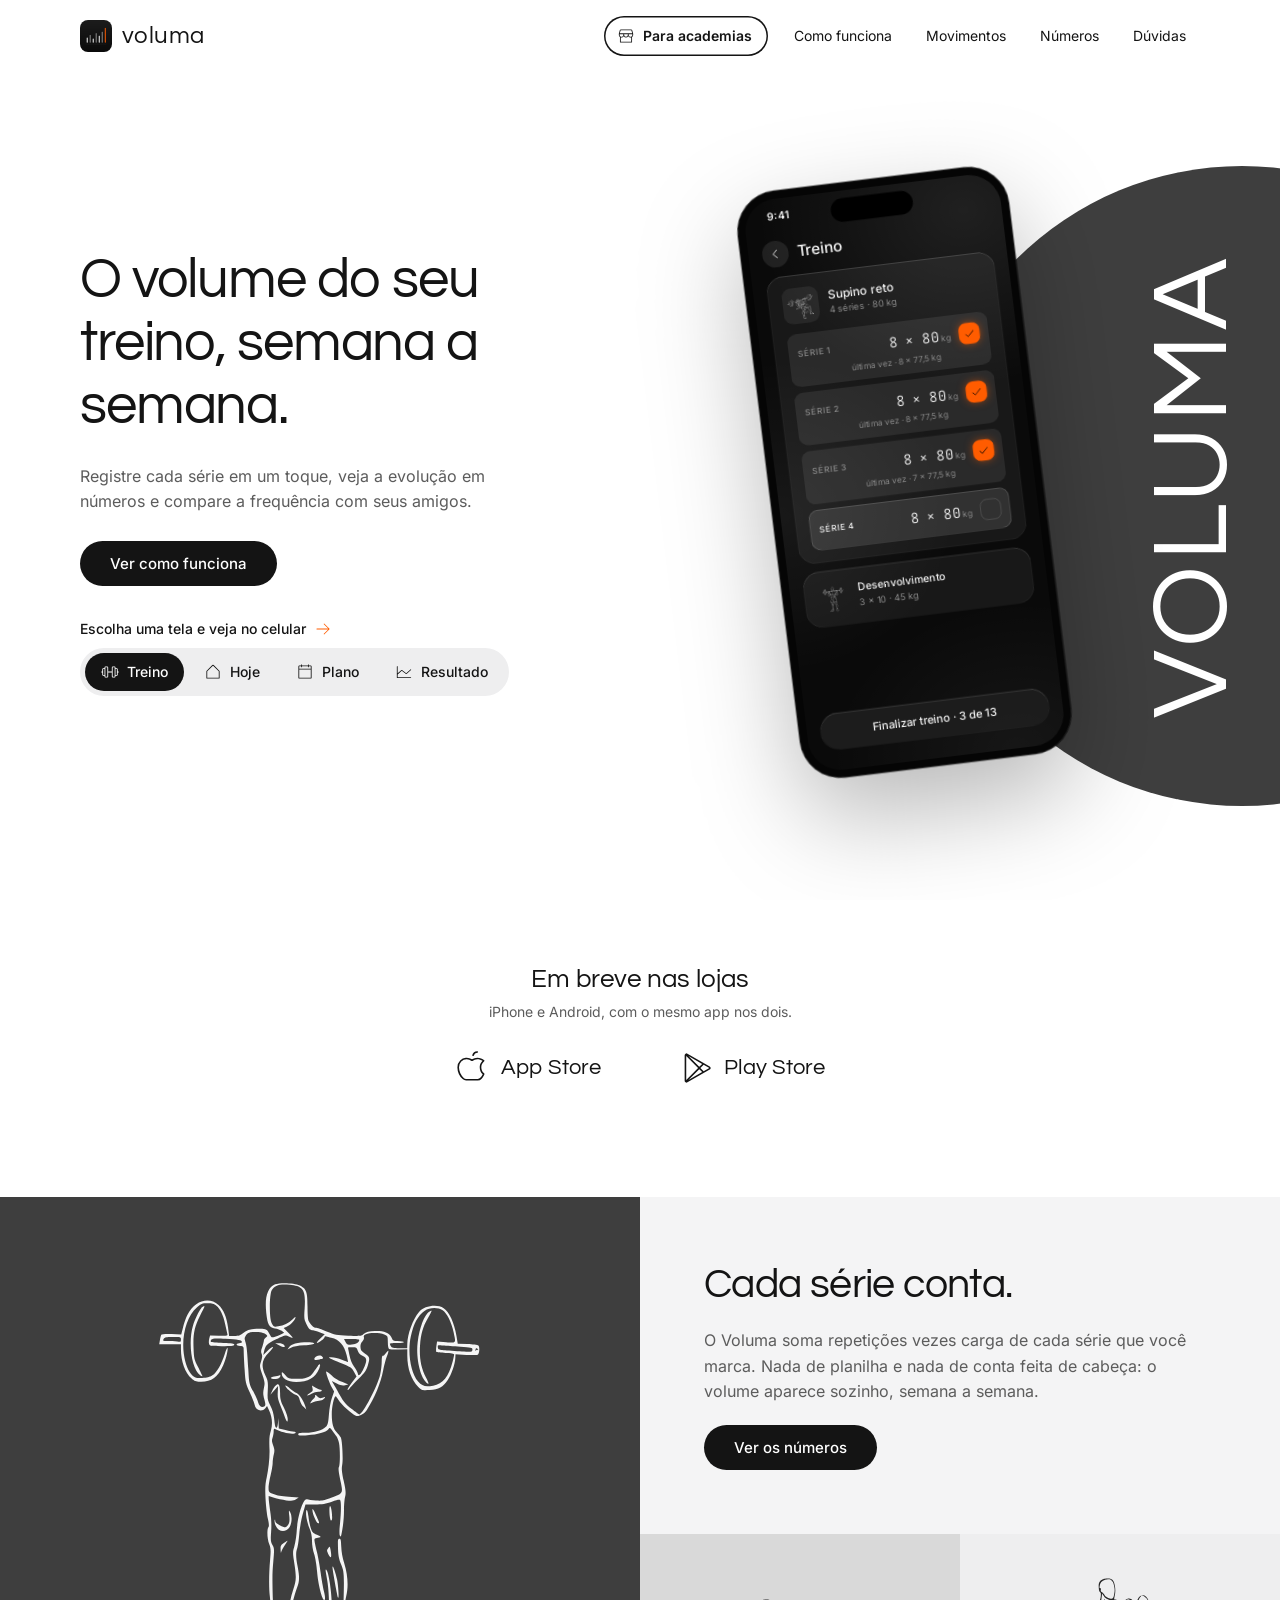
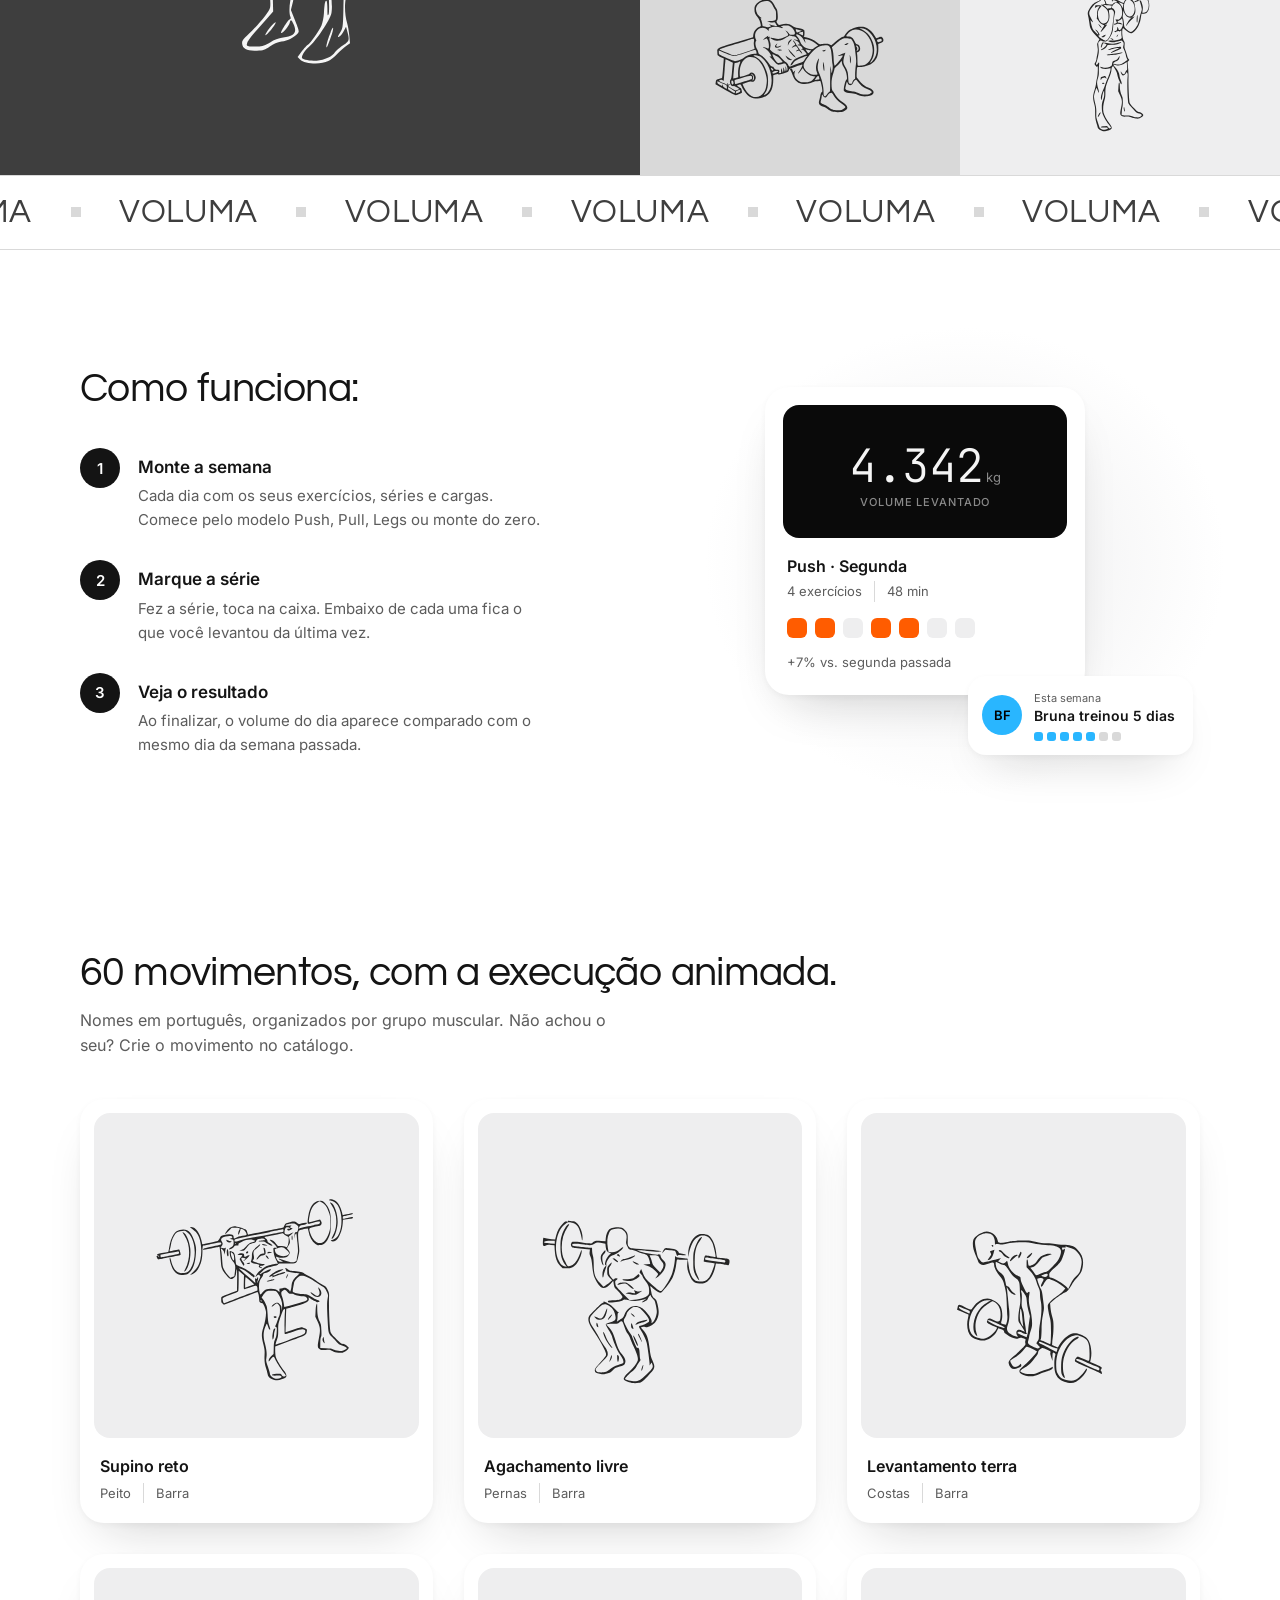
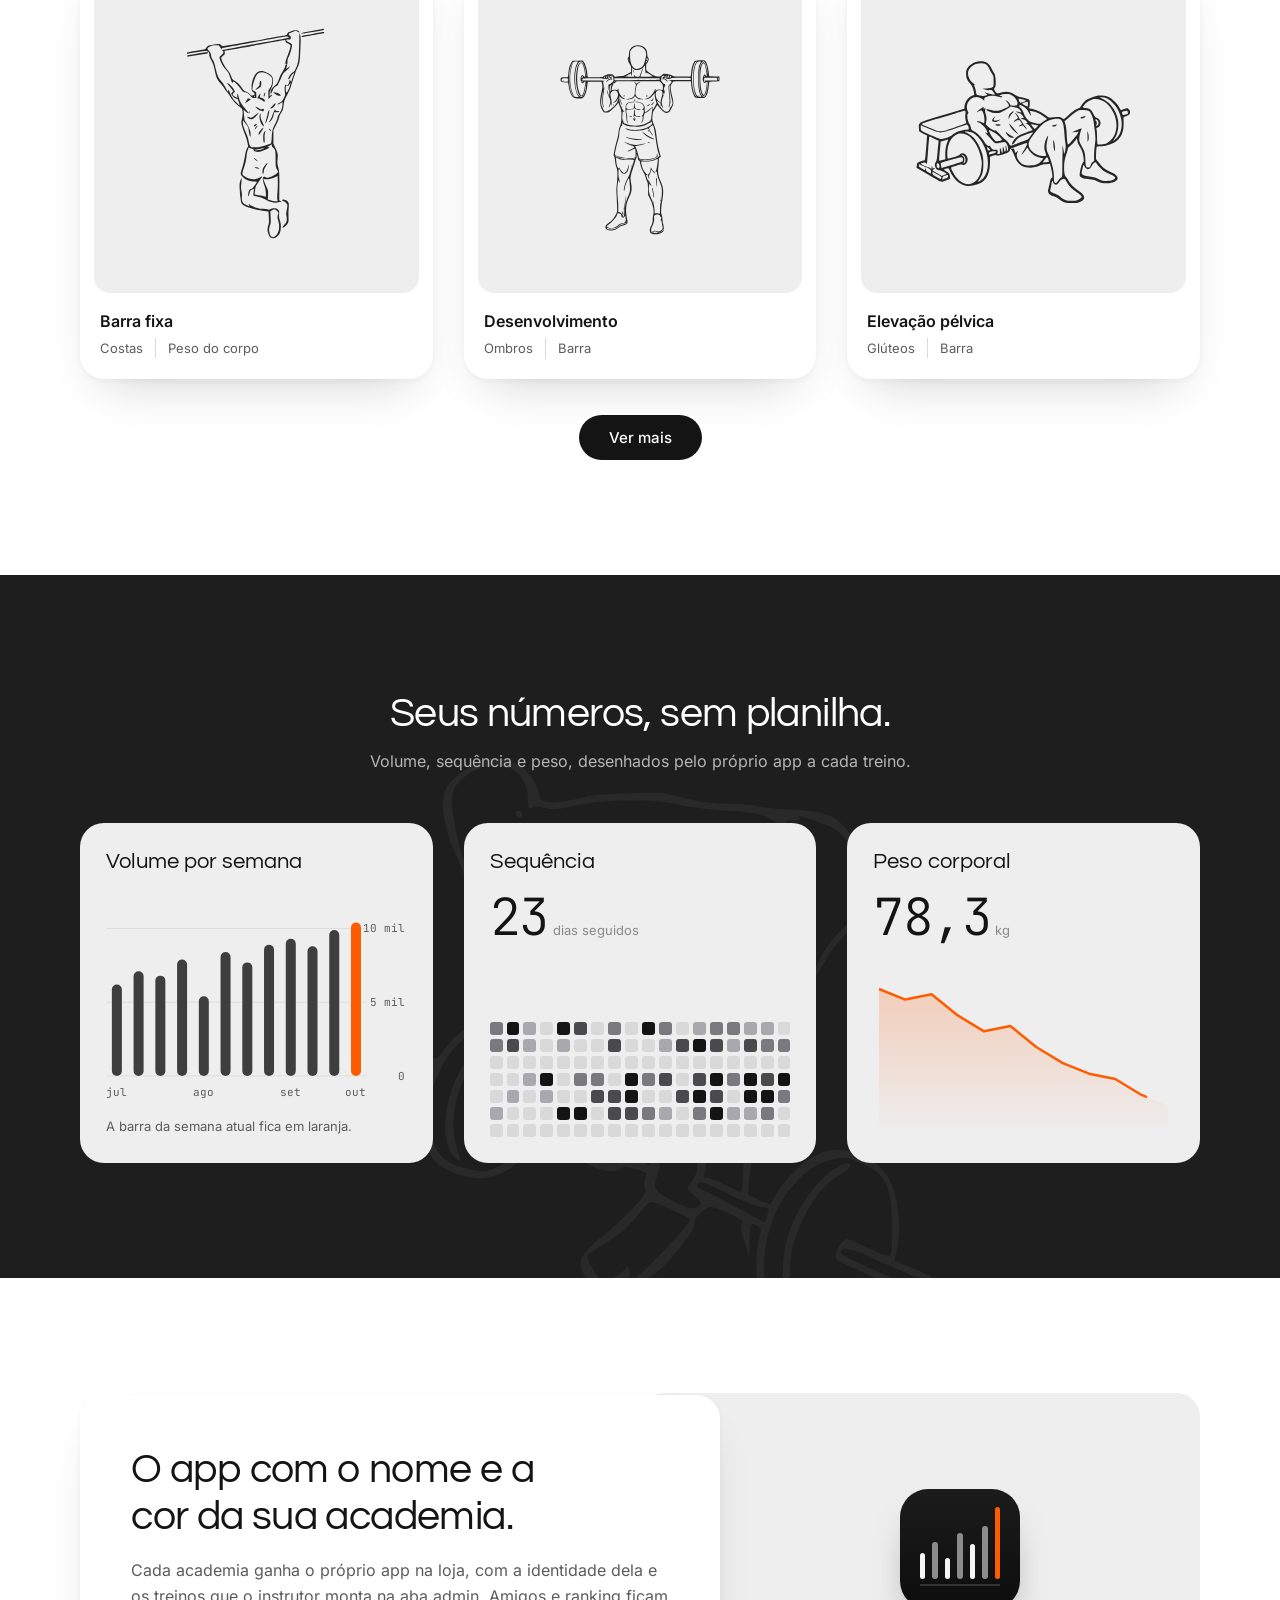
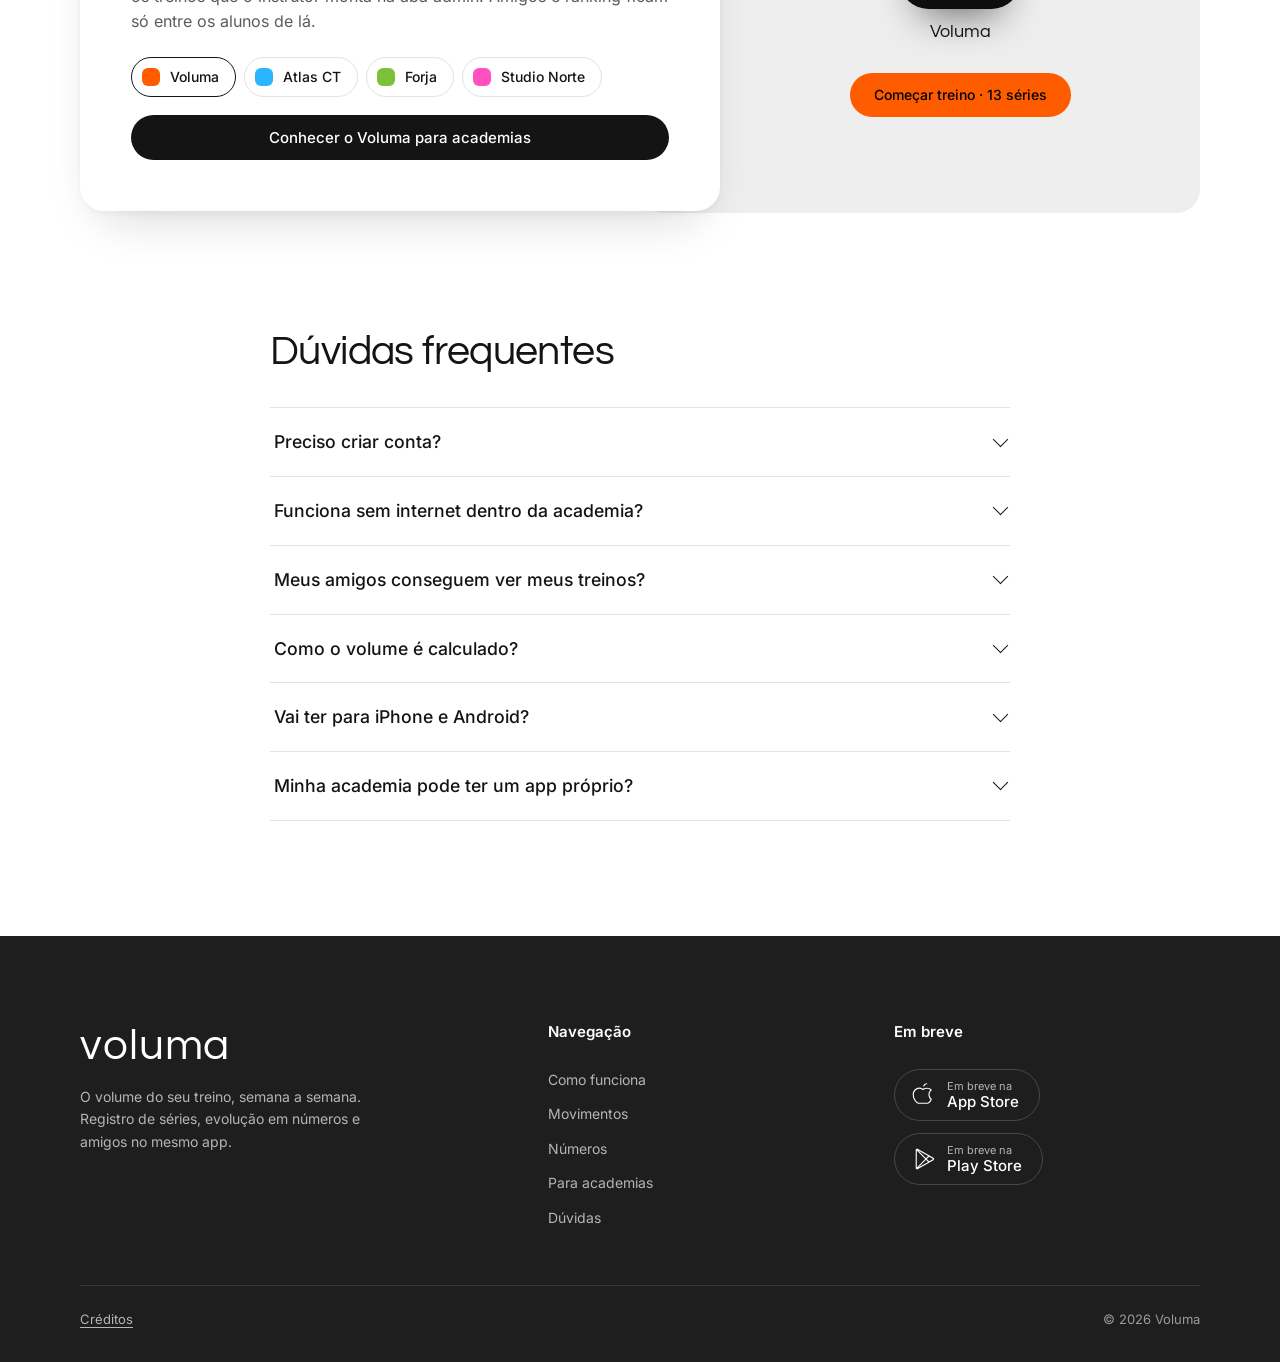
==== commit 9cfa2e26: "Troca 'Google Play' por 'Play Store' em todo o site Co-Authored-By: Claude Opus 5.5 <noreply@anthrop" ====
--- a/index.html
+++ b/index.html
@@ -4,7 +4,7 @@
   <meta charset="utf-8">
   <meta name="viewport" content="width=device-width, initial-scale=1">
   <title>Voluma · O volume do seu treino, semana a semana</title>
-  <meta name="description" content="Registre cada série em um toque, veja sua evolução em números e compare a frequência com seus amigos. Em breve na App Store e no Google Play.">
+  <meta name="description" content="Registre cada série em um toque, veja sua evolução em números e compare a frequência com seus amigos. Em breve na App Store e na Play Store.">
   <meta name="theme-color" content="#FFFFFF">
   <meta name="color-scheme" content="light">
   <meta property="og:title" content="Voluma">
@@ -234,7 +234,7 @@
         <p class="small">iPhone e Android, com o mesmo app nos dois.</p>
         <div class="brands__row">
           <span class="brand-logo"><svg aria-hidden="true"><use href="#i-apple"/></svg><span>App Store</span></span>
-          <span class="brand-logo"><svg aria-hidden="true"><use href="#i-play"/></svg><span>Google Play</span></span>
+          <span class="brand-logo"><svg aria-hidden="true"><use href="#i-play"/></svg><span>Play Store</span></span>
         </div>
       </div>
     </section>
@@ -377,7 +377,7 @@
           <details><summary>Funciona sem internet dentro da academia?</summary><p>Sim. Cada série é gravada no aparelho na hora. Quando a internet volta, o app sincroniza sozinho.</p></details>
           <details><summary>Meus amigos conseguem ver meus treinos?</summary><p>Só se os dois aceitarem a amizade e você ligar o compartilhamento, que começa desligado. Mesmo assim, o ranking compara dias treinados, não a carga.</p></details>
           <details><summary>Como o volume é calculado?</summary><p>Repetições vezes carga, somando só as séries que você marcou como feitas. O número nunca é digitado à mão.</p></details>
-          <details><summary>Vai ter para iPhone e Android?</summary><p>Sim. O Voluma está chegando às duas lojas, App Store e Google Play.</p></details>
+          <details><summary>Vai ter para iPhone e Android?</summary><p>Sim. O Voluma está chegando às duas lojas, App Store e Play Store.</p></details>
           <details><summary>Minha academia pode ter um app próprio?</summary><p>Pode. Cada academia ganha um app com o nome, o logo e as cores dela, e o instrutor monta os treinos numa aba admin, só para a equipe da academia.</p></details>
         </div>
       </div>
@@ -401,7 +401,7 @@
       <div class="footer__stores">
         <h2>Em breve</h2>
         <span class="store"><svg aria-hidden="true"><use href="#i-apple"/></svg><span><small>Em breve na</small>App Store</span></span>
-        <span class="store"><svg aria-hidden="true"><use href="#i-play"/></svg><span><small>Em breve no</small>Google Play</span></span>
+        <span class="store"><svg aria-hidden="true"><use href="#i-play"/></svg><span><small>Em breve na</small>Play Store</span></span>
       </div>
     </div>
     <div class="container footer__legal">
